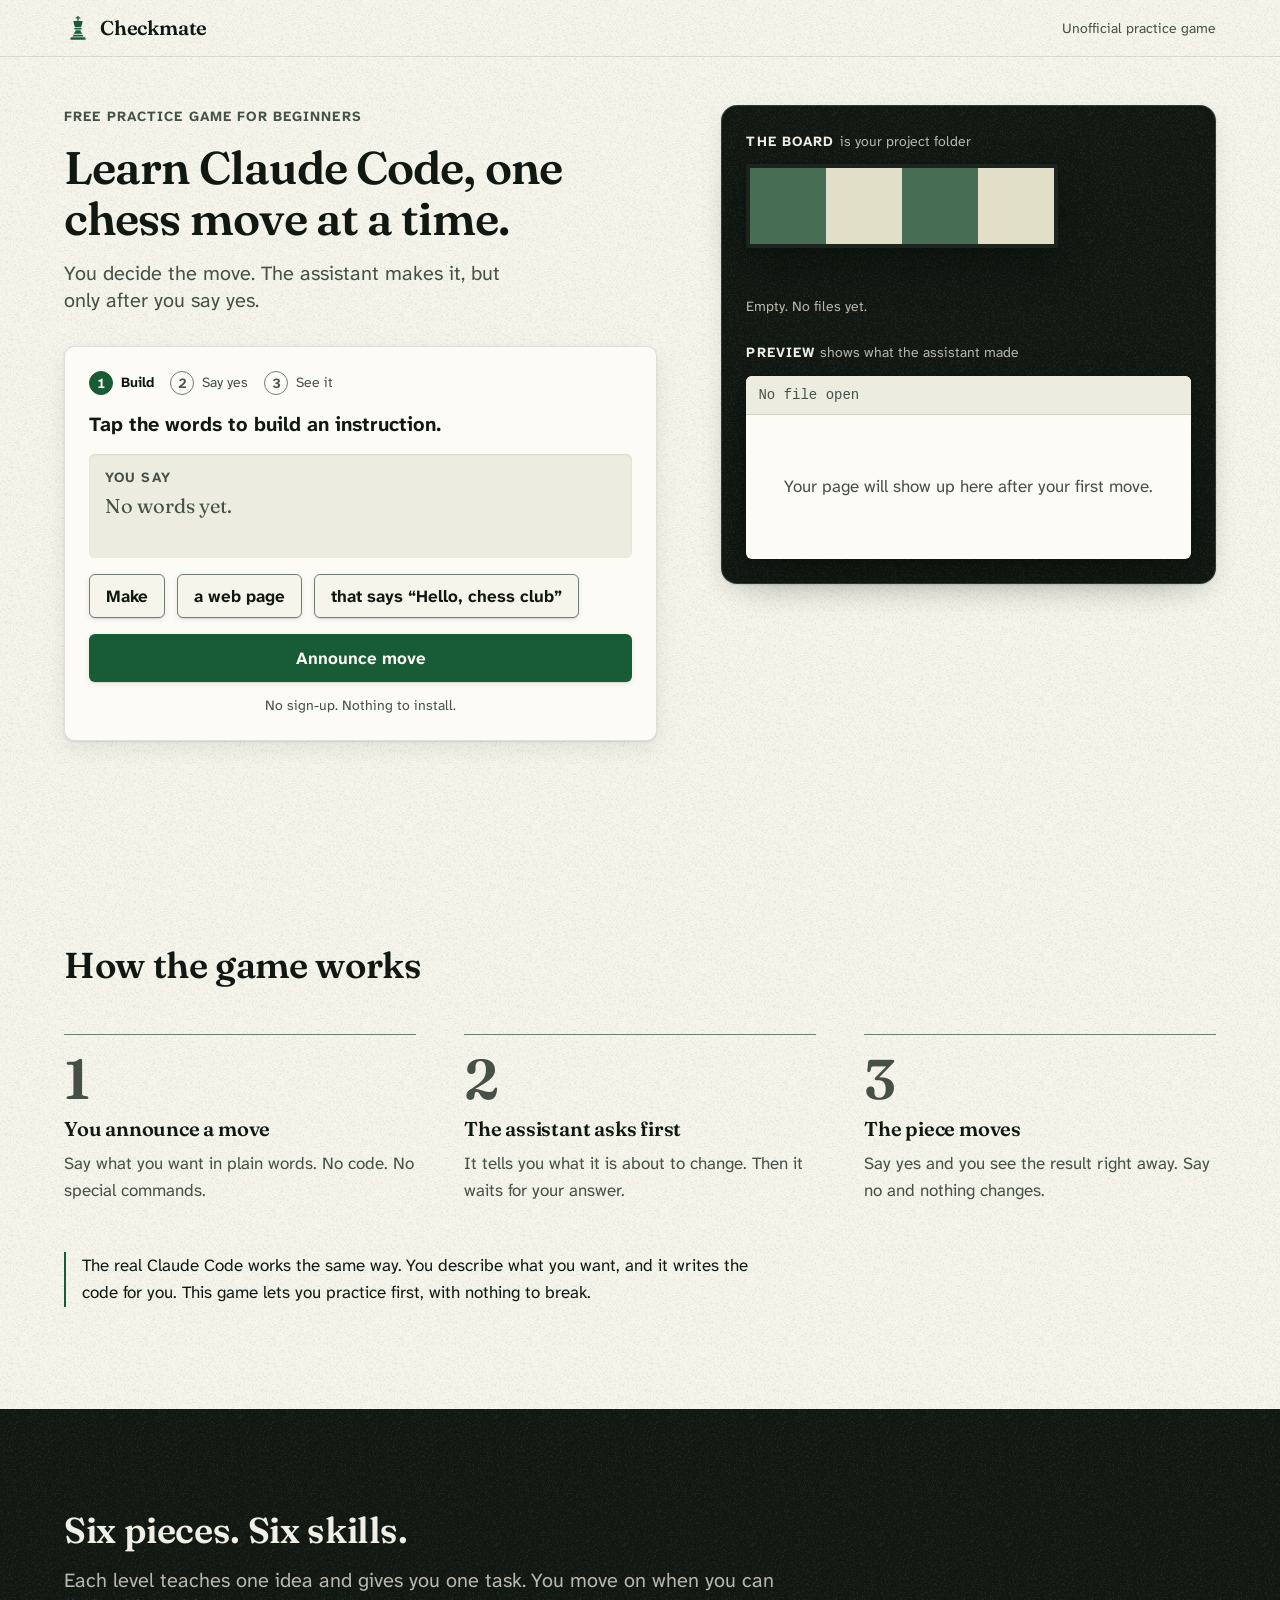
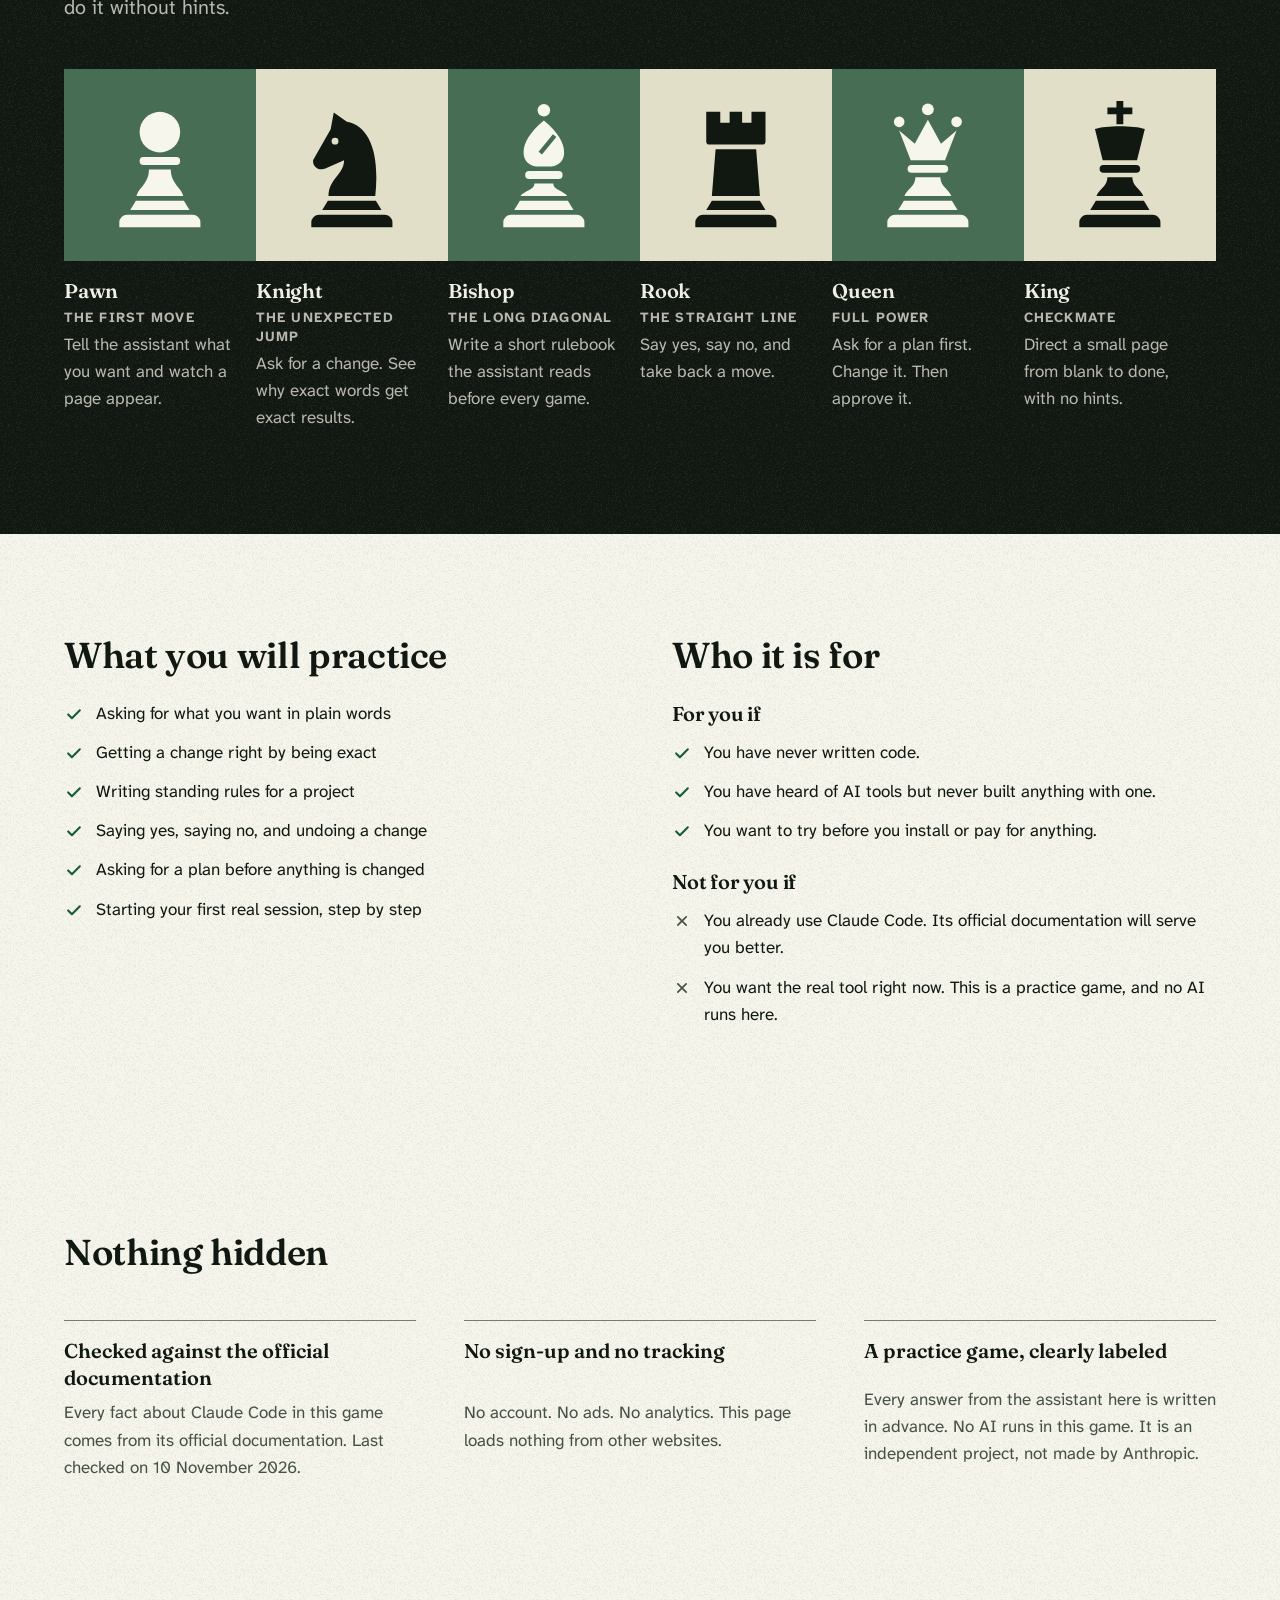
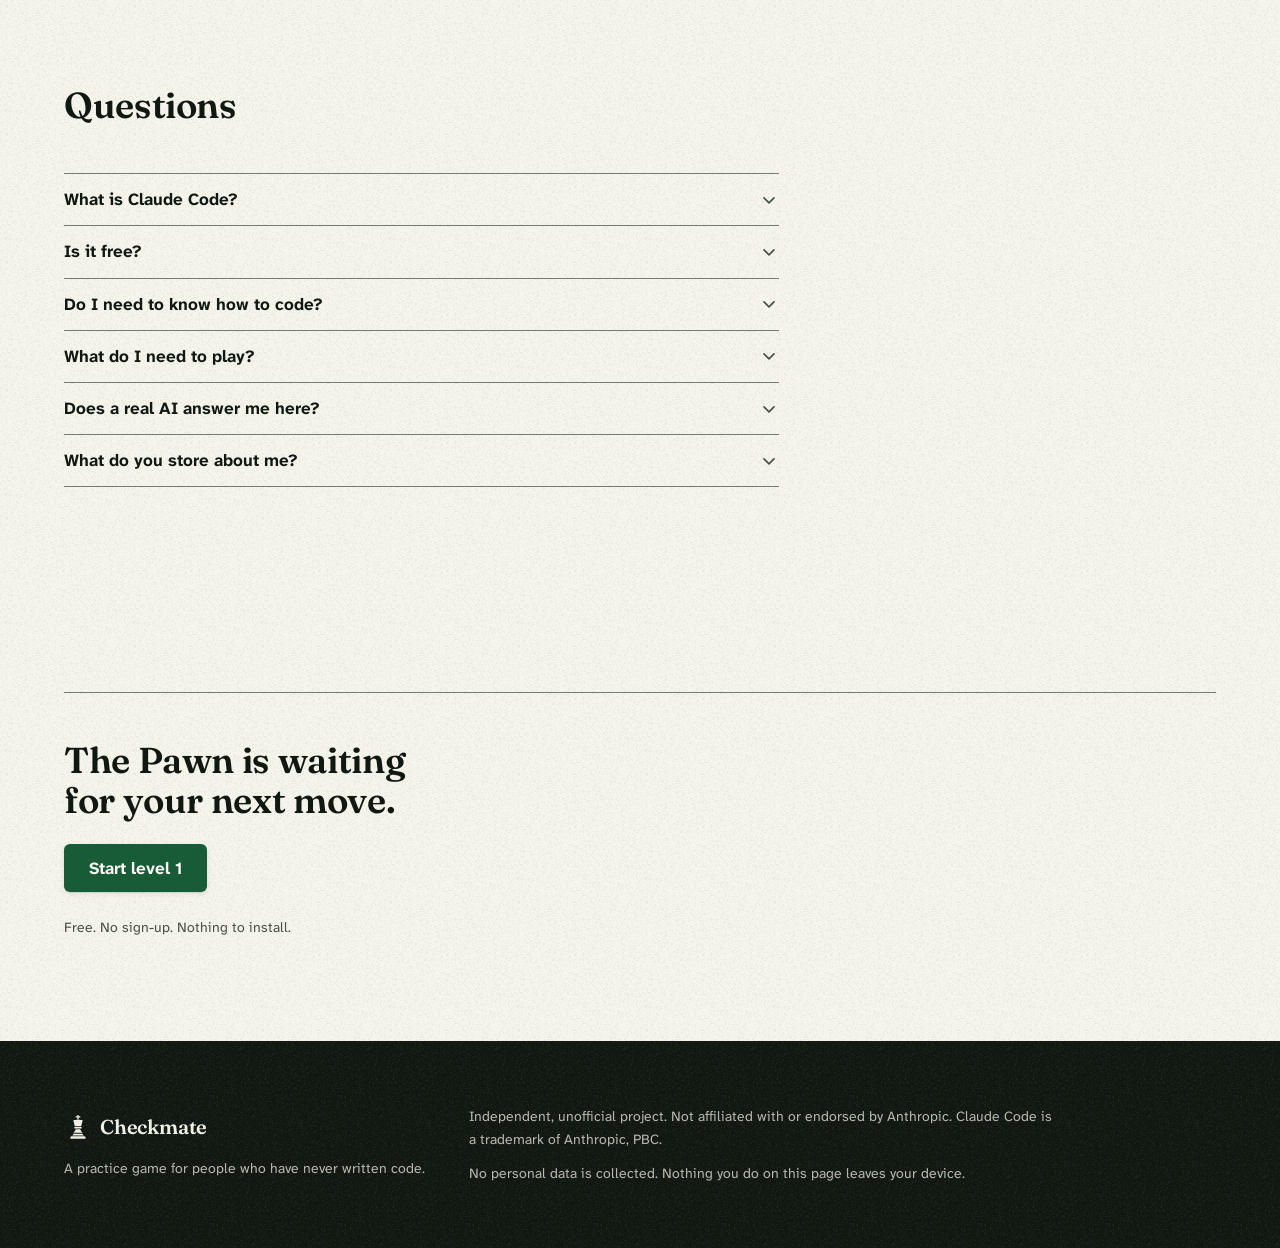
==== site/index.html @ fa47385b "M1: skeleton, design tokens, landing page and the first win - site/: static site, the only published" ====
<!doctype html>
<html lang="en">
<head>
  <meta charset="utf-8">
  <meta name="viewport" content="width=device-width, initial-scale=1, viewport-fit=cover">
  <title>Checkmate — a practice game for learning Claude Code</title>
  <meta name="description" content="Checkmate is a free practice game for complete beginners. Learn to direct Claude Code in six short, chess-themed levels. No sign-up. Nothing to install.">
  <meta name="theme-color" content="#f5f5ec" media="(prefers-color-scheme: light)">
  <meta name="theme-color" content="#101511" media="(prefers-color-scheme: dark)">
  <link rel="icon" href="assets/img/favicon.svg" type="image/svg+xml">
  <link rel="stylesheet" href="css/tokens.css">
  <link rel="stylesheet" href="css/base.css">
  <link rel="stylesheet" href="css/components.css">
  <link rel="stylesheet" href="css/landing.css">
  <script defer src="content/en.js"></script>
  <script defer src="js/first-win.js"></script>
</head>
<body>
  <a class="skip-link" href="#main">Skip to content</a>

  <!-- Original chess pieces and icons, drawn for this project. One style: solid shapes with thin cut lines. -->
  <svg class="sprite" aria-hidden="true" focusable="false" xmlns="http://www.w3.org/2000/svg">
    <symbol id="piece-pawn" viewBox="0 0 48 48">
      <circle cx="24" cy="13.5" r="6.5"/>
      <rect x="17.5" y="21.5" width="13" height="2.5" rx="1.25"/>
      <path d="M20.5 25.5C20.5 30 17 31.5 16.5 34h15C31 31.5 27.5 30 27.5 25.5z"/>
      <path d="M14.5 38.5l1.8-3h15.4l1.8 3z"/>
      <path d="M11 44v-1.5a2.5 2.5 0 0 1 2.5-2.5h21a2.5 2.5 0 0 1 2.5 2.5V44z"/>
    </symbol>
    <symbol id="piece-knight" viewBox="0 0 48 48">
      <path fill-rule="evenodd" d="M16.5 34c0-5.5 5-7 5-11.5l-6 2.7c-1.9.8-4.3-.6-3.9-2.8l5.6-9.8 1-5.4 4.2 3c7.1 1.3 10.6 9.8 9.1 23.8zM18.6 15.3a1.1 1.1 0 1 0 0 2.2a1.1 1.1 0 0 0 0-2.2z"/>
      <path d="M14.5 38.5l1.8-3h15.4l1.8 3z"/>
      <path d="M11 44v-1.5a2.5 2.5 0 0 1 2.5-2.5h21a2.5 2.5 0 0 1 2.5 2.5V44z"/>
    </symbol>
    <symbol id="piece-bishop" viewBox="0 0 48 48">
      <circle cx="24" cy="6.5" r="2"/>
      <path fill-rule="evenodd" d="M24 9.8c4.5 3.7 6.5 7.2 6.5 10.2 0 2.6-1.7 4.2-4 4.5h-5c-2.3-.3-4-1.9-4-4.5 0-3 2-6.5 6.5-10.2zM26.9 14.2l1.1.9-4.6 5.6-1.1-.9z"/>
      <rect x="18" y="26" width="12" height="2.5" rx="1.25"/>
      <path d="M21 30c0 2-3.5 2.5-4.5 4h15c-1-1.5-4.5-2-4.5-4z"/>
      <path d="M14.5 38.5l1.8-3h15.4l1.8 3z"/>
      <path d="M11 44v-1.5a2.5 2.5 0 0 1 2.5-2.5h21a2.5 2.5 0 0 1 2.5 2.5V44z"/>
    </symbol>
    <symbol id="piece-rook" viewBox="0 0 48 48">
      <path d="M14.5 7H19v3.5h3V7h4v3.5h3V7h4.5v9.5a1 1 0 0 1-1 1h-17a1 1 0 0 1-1-1z"/>
      <path d="M17.5 19h13l1.2 15H16.3z"/>
      <path d="M14.5 38.5l1.8-3h15.4l1.8 3z"/>
      <path d="M11 44v-1.5a2.5 2.5 0 0 1 2.5-2.5h21a2.5 2.5 0 0 1 2.5 2.5V44z"/>
    </symbol>
    <symbol id="piece-queen" viewBox="0 0 48 48">
      <circle cx="24" cy="6.2" r="1.9"/>
      <circle cx="14.8" cy="10.2" r="1.7"/>
      <circle cx="33.2" cy="10.2" r="1.7"/>
      <path d="M14.8 13l3.7 9.5h11L33.2 13l-5 4.2L24 9.5l-4.2 7.7z"/>
      <rect x="17.5" y="24" width="13" height="2.5" rx="1.25"/>
      <path d="M20 28c0 3-3 4-3.5 6h15c-.5-2-3.5-3-3.5-6z"/>
      <path d="M14.5 38.5l1.8-3h15.4l1.8 3z"/>
      <path d="M11 44v-1.5a2.5 2.5 0 0 1 2.5-2.5h21a2.5 2.5 0 0 1 2.5 2.5V44z"/>
    </symbol>
    <symbol id="piece-king" viewBox="0 0 48 48">
      <path d="M22.9 3.5h2.2v2.1H28v2.2h-2.9V11h-2.2V7.8H20V5.6h2.9z"/>
      <path d="M16 12.5c3.5-1.2 12.5-1.2 16 0l-2.5 10h-11z"/>
      <rect x="17.5" y="24" width="13" height="2.5" rx="1.25"/>
      <path d="M20 28c0 3-3 4-3.5 6h15c-.5-2-3.5-3-3.5-6z"/>
      <path d="M14.5 38.5l1.8-3h15.4l1.8 3z"/>
      <path d="M11 44v-1.5a2.5 2.5 0 0 1 2.5-2.5h21a2.5 2.5 0 0 1 2.5 2.5V44z"/>
    </symbol>
    <symbol id="icon-check" viewBox="0 0 24 24">
      <path d="M5 12.5l4.5 4.5L19 7.5" fill="none" stroke="currentColor" stroke-width="2.5" stroke-linecap="round" stroke-linejoin="round"/>
    </symbol>
    <symbol id="icon-cross" viewBox="0 0 24 24">
      <path d="M7 7l10 10M17 7L7 17" fill="none" stroke="currentColor" stroke-width="2" stroke-linecap="round"/>
    </symbol>
    <symbol id="icon-chevron" viewBox="0 0 24 24">
      <path d="M6 9.5l6 6 6-6" fill="none" stroke="currentColor" stroke-width="2" stroke-linecap="round" stroke-linejoin="round"/>
    </symbol>
  </svg>

  <header class="site-header">
    <div class="container site-header__inner">
      <a class="wordmark" href="index.html" aria-label="Checkmate, home">
        <svg class="wordmark__mark" fill="currentColor" aria-hidden="true" focusable="false"><use href="#piece-king"/></svg>
        <span>Checkmate</span>
      </a>
      <p class="site-header__note">Unofficial practice game</p>
    </div>
  </header>

  <main id="main">
    <section class="hero" aria-labelledby="hero-title">
      <div class="container hero__grid">
        <div class="hero__copy">
          <p class="eyebrow">Free practice game for beginners</p>
          <h1 id="hero-title">Learn Claude Code, one chess move at a time.</h1>
          <p class="lead">You decide the move. The assistant makes it, but only after you say yes.</p>
        </div>

        <div class="demo card" data-demo>
          <ol class="steps" aria-label="The three steps of your first move">
            <li class="steps__item" data-step="build" aria-current="step"><span class="steps__n" aria-hidden="true">1</span>Build</li>
            <li class="steps__item" data-step="ask"><span class="steps__n" aria-hidden="true">2</span>Say yes</li>
            <li class="steps__item" data-step="done"><span class="steps__n" aria-hidden="true">3</span>See it</li>
          </ol>

          <h2 class="visually-hidden" id="demo-title">Your first move</h2>
          <p class="demo__task" id="demo-task" data-task>Tap the words to build an instruction.</p>

          <div class="say" role="group" aria-labelledby="say-label">
            <span class="say__label label" id="say-label">You say</span>
            <p class="say__line" data-say data-empty aria-live="polite">No words yet.</p>
          </div>

          <div class="chips" role="group" aria-labelledby="demo-task" data-chips>
            <button type="button" class="chip" aria-pressed="false" data-chip data-slot="action">Make<svg class="chip__check" aria-hidden="true" focusable="false"><use href="#icon-check"/></svg></button>
            <button type="button" class="chip" aria-pressed="false" data-chip data-slot="object">a web page<svg class="chip__check" aria-hidden="true" focusable="false"><use href="#icon-check"/></svg></button>
            <button type="button" class="chip" aria-pressed="false" data-chip data-slot="text" data-value="Hello, chess club">that says “Hello, chess club”<svg class="chip__check" aria-hidden="true" focusable="false"><use href="#icon-check"/></svg></button>
          </div>

          <div class="demo__actions" data-actions>
            <button type="button" class="btn btn--primary btn--block" data-announce>Announce move</button>
            <p class="fine">No sign-up. Nothing to install.</p>
          </div>

          <noscript>
            <p class="demo__noscript">This game needs JavaScript to run. Turn it on in your browser to play. The rest of this page still explains how the game works.</p>
          </noscript>

          <div class="reply" data-reply hidden>
            <span class="reply__who label">The assistant</span>
            <p class="reply__text" data-reply-text></p>
          </div>

          <div class="ask" data-ask role="group" aria-labelledby="ask-title ask-question" tabindex="-1" hidden>
            <p class="label" id="ask-title">The assistant asks</p>
            <p class="ask__question" id="ask-question" data-ask-question></p>
            <p class="ask__change"><span aria-hidden="true">+</span> <code data-ask-file></code> <span>new file</span></p>
            <div class="ask__buttons">
              <button type="button" class="btn btn--primary" data-yes>Yes, go ahead</button>
              <button type="button" class="btn btn--secondary" data-no>No</button>
            </div>
          </div>

          <!-- Screen readers hear every answer here. Always present, so announcements are reliable. -->
          <p class="visually-hidden" role="status" data-live></p>
        </div>

        <div class="table band" data-table>
          <figure class="table__part board">
            <figcaption class="label">The board <span class="label__note">is your project folder</span></figcaption>
            <div class="board__rank" aria-hidden="true">
              <span class="sq sq--dark"><svg class="piece" data-piece fill="currentColor" focusable="false" hidden><use href="#piece-pawn"/></svg></span>
              <span class="sq sq--light"></span>
              <span class="sq sq--dark"></span>
              <span class="sq sq--light"></span>
            </div>
            <div class="board__files" aria-hidden="true"><span data-file-label></span></div>
            <p class="board__status" data-board-status>Empty. No files yet.</p>
          </figure>

          <figure class="table__part preview">
            <figcaption class="label">Preview <span class="label__note">shows what the assistant made</span></figcaption>
            <div class="preview__window">
              <p class="preview__bar" data-preview-bar>No file open</p>
              <div class="preview__page">
                <p class="preview__empty" data-preview-empty>Your page will show up here after your first move.</p>
                <p class="preview__heading" data-preview-heading hidden></p>
              </div>
            </div>
          </figure>

          <div class="win" data-win aria-labelledby="win-title" tabindex="-1" hidden>
            <svg class="win__mark" aria-hidden="true" focusable="false"><use href="#icon-check"/></svg>
            <h2 class="win__title" id="win-title">Your first move is on the board.</h2>
            <p>You said what you wanted in plain words. The assistant asked before it changed anything. You said yes.</p>
            <p class="win__terms">Two new words. The instruction you gave is called a <strong>prompt</strong>. The thing the assistant made is called a <strong>file</strong>.</p>
            <div class="win__actions">
              <a class="btn btn--primary" href="play.html">Start level 1</a>
              <button type="button" class="btn btn--text" data-reset>Play that move again</button>
            </div>
          </div>
        </div>
      </div>
    </section>

    <section class="section how" aria-labelledby="how-title">
      <div class="container">
        <div class="section__head">
          <h2 id="how-title">How the game works</h2>
        </div>
        <ol class="how__steps">
          <li class="how__step">
            <span class="how__n" aria-hidden="true">1</span>
            <h3>You announce a move</h3>
            <p>Say what you want in plain words. No code. No special commands.</p>
          </li>
          <li class="how__step">
            <span class="how__n" aria-hidden="true">2</span>
            <h3>The assistant asks first</h3>
            <p>It tells you what it is about to change. Then it waits for your answer.</p>
          </li>
          <li class="how__step">
            <span class="how__n" aria-hidden="true">3</span>
            <h3>The piece moves</h3>
            <p>Say yes and you see the result right away. Say no and nothing changes.</p>
          </li>
        </ol>
        <p class="how__real">The real Claude Code works the same way. You describe what you want, and it writes the code for you. This game lets you practice first, with nothing to break.</p>
      </div>
    </section>

    <section class="section levels band" aria-labelledby="levels-title">
      <div class="container">
        <div class="section__head">
          <h2 id="levels-title">Six pieces. Six skills.</h2>
          <p class="section__lead">Each level teaches one idea and gives you one task. You move on when you can do it without hints.</p>
        </div>
        <ol class="rank">
          <li class="rank__item">
            <span class="rank__sq sq sq--dark"><svg class="piece" fill="currentColor" aria-hidden="true" focusable="false"><use href="#piece-pawn"/></svg></span>
            <div class="rank__text">
              <h3 class="rank__name">Pawn <span class="rank__move">The first move</span></h3>
              <p>Tell the assistant what you want and watch a page appear.</p>
            </div>
          </li>
          <li class="rank__item">
            <span class="rank__sq sq sq--light"><svg class="piece" fill="currentColor" aria-hidden="true" focusable="false"><use href="#piece-knight"/></svg></span>
            <div class="rank__text">
              <h3 class="rank__name">Knight <span class="rank__move">The unexpected jump</span></h3>
              <p>Ask for a change. See why exact words get exact results.</p>
            </div>
          </li>
          <li class="rank__item">
            <span class="rank__sq sq sq--dark"><svg class="piece" fill="currentColor" aria-hidden="true" focusable="false"><use href="#piece-bishop"/></svg></span>
            <div class="rank__text">
              <h3 class="rank__name">Bishop <span class="rank__move">The long diagonal</span></h3>
              <p>Write a short rulebook the assistant reads before every game.</p>
            </div>
          </li>
          <li class="rank__item">
            <span class="rank__sq sq sq--light"><svg class="piece" fill="currentColor" aria-hidden="true" focusable="false"><use href="#piece-rook"/></svg></span>
            <div class="rank__text">
              <h3 class="rank__name">Rook <span class="rank__move">The straight line</span></h3>
              <p>Say yes, say no, and take back a move.</p>
            </div>
          </li>
          <li class="rank__item">
            <span class="rank__sq sq sq--dark"><svg class="piece" fill="currentColor" aria-hidden="true" focusable="false"><use href="#piece-queen"/></svg></span>
            <div class="rank__text">
              <h3 class="rank__name">Queen <span class="rank__move">Full power</span></h3>
              <p>Ask for a plan first. Change it. Then approve it.</p>
            </div>
          </li>
          <li class="rank__item">
            <span class="rank__sq sq sq--light"><svg class="piece" fill="currentColor" aria-hidden="true" focusable="false"><use href="#piece-king"/></svg></span>
            <div class="rank__text">
              <h3 class="rank__name">King <span class="rank__move">Checkmate</span></h3>
              <p>Direct a small page from blank to done, with no hints.</p>
            </div>
          </li>
        </ol>
      </div>
    </section>

    <section class="section fit" aria-labelledby="practice-title">
      <div class="container fit__grid">
        <div class="fit__col">
          <h2 id="practice-title">What you will practice</h2>
          <ul class="ticks">
            <li><svg aria-hidden="true" focusable="false"><use href="#icon-check"/></svg>Asking for what you want in plain words</li>
            <li><svg aria-hidden="true" focusable="false"><use href="#icon-check"/></svg>Getting a change right by being exact</li>
            <li><svg aria-hidden="true" focusable="false"><use href="#icon-check"/></svg>Writing standing rules for a project</li>
            <li><svg aria-hidden="true" focusable="false"><use href="#icon-check"/></svg>Saying yes, saying no, and undoing a change</li>
            <li><svg aria-hidden="true" focusable="false"><use href="#icon-check"/></svg>Asking for a plan before anything is changed</li>
            <li><svg aria-hidden="true" focusable="false"><use href="#icon-check"/></svg>Starting your first real session, step by step</li>
          </ul>
        </div>
        <div class="fit__col">
          <h2>Who it is for</h2>
          <div class="fit__group">
            <h3>For you if</h3>
            <ul class="ticks">
              <li><svg aria-hidden="true" focusable="false"><use href="#icon-check"/></svg>You have never written code.</li>
              <li><svg aria-hidden="true" focusable="false"><use href="#icon-check"/></svg>You have heard of AI tools but never built anything with one.</li>
              <li><svg aria-hidden="true" focusable="false"><use href="#icon-check"/></svg>You want to try before you install or pay for anything.</li>
            </ul>
          </div>
          <div class="fit__group fit__group--no">
            <h3>Not for you if</h3>
            <ul class="ticks">
              <li><svg aria-hidden="true" focusable="false"><use href="#icon-cross"/></svg>You already use Claude Code. Its official documentation will serve you better.</li>
              <li><svg aria-hidden="true" focusable="false"><use href="#icon-cross"/></svg>You want the real tool right now. This is a practice game, and no AI runs here.</li>
            </ul>
          </div>
        </div>
      </div>
    </section>

    <section class="section proof" aria-labelledby="proof-title">
      <div class="container">
        <div class="section__head">
          <h2 id="proof-title">Nothing hidden</h2>
        </div>
        <dl class="facts">
          <div class="facts__item">
            <dt>Checked against the official documentation</dt>
            <dd>Every fact about Claude Code in this game comes from its official documentation. Last checked on <time datetime="2026-11-10" data-checked-on>10 November 2026</time>.</dd>
          </div>
          <div class="facts__item">
            <dt>No sign-up and no tracking</dt>
            <dd>No account. No ads. No analytics. This page loads nothing from other websites.</dd>
          </div>
          <div class="facts__item">
            <dt>A practice game, clearly labeled</dt>
            <dd>Every answer from the assistant here is written in advance. No AI runs in this game. It is an independent project, not made by Anthropic.</dd>
          </div>
        </dl>
      </div>
    </section>

    <section class="section faq" aria-labelledby="faq-title">
      <div class="container">
        <div class="section__head">
          <h2 id="faq-title">Questions</h2>
        </div>
        <div class="faq__list">
          <details class="faq__item">
            <summary class="faq__q">What is Claude Code?<svg aria-hidden="true" focusable="false"><use href="#icon-chevron"/></svg></summary>
            <div class="faq__a">
              <p>Claude Code is a tool made by Anthropic. You tell it what you want in plain words, and it writes the code for you.</p>
              <p>This game is not Claude Code. It is a safe place to practice how to work with it.</p>
            </div>
          </details>
          <details class="faq__item">
            <summary class="faq__q">Is it free?<svg aria-hidden="true" focusable="false"><use href="#icon-chevron"/></svg></summary>
            <div class="faq__a">
              <p>The game is free and has no sign-up.</p>
              <p>The real Claude Code is a paid product. Anthropic's website lists what you need to use it.</p>
            </div>
          </details>
          <details class="faq__item">
            <summary class="faq__q">Do I need to know how to code?<svg aria-hidden="true" focusable="false"><use href="#icon-chevron"/></svg></summary>
            <div class="faq__a">
              <p>No. The game starts from zero. Every new word is explained at the moment you need it.</p>
            </div>
          </details>
          <details class="faq__item">
            <summary class="faq__q">What do I need to play?<svg aria-hidden="true" focusable="false"><use href="#icon-chevron"/></svg></summary>
            <div class="faq__a">
              <p>A phone, a tablet or a computer with a web browser.</p>
              <p>Later, for the first real session this game prepares you for, you will need a computer.</p>
            </div>
          </details>
          <details class="faq__item">
            <summary class="faq__q">Does a real AI answer me here?<svg aria-hidden="true" focusable="false"><use href="#icon-chevron"/></svg></summary>
            <div class="faq__a">
              <p>No. Every answer in this game is written in advance. That keeps the game free, private and the same for everyone.</p>
            </div>
          </details>
          <details class="faq__item">
            <summary class="faq__q">What do you store about me?<svg aria-hidden="true" focusable="false"><use href="#icon-chevron"/></svg></summary>
            <div class="faq__a">
              <p>Nothing. This page does not save or send anything.</p>
            </div>
          </details>
        </div>
      </div>
    </section>

    <section class="section final" aria-labelledby="final-title">
      <div class="container">
        <div class="final__inner">
          <h2 id="final-title">The Pawn is waiting for your next move.</h2>
          <a class="btn btn--primary" href="play.html">Start level 1</a>
          <p class="fine">Free. No sign-up. Nothing to install.</p>
        </div>
      </div>
    </section>
  </main>

  <footer class="site-footer band">
    <div class="container site-footer__inner">
      <div class="site-footer__brand">
        <p class="wordmark"><svg class="wordmark__mark" fill="currentColor" aria-hidden="true" focusable="false"><use href="#piece-king"/></svg><span>Checkmate</span></p>
        <p class="fine">A practice game for people who have never written code.</p>
      </div>
      <div class="site-footer__legal">
        <p>Independent, unofficial project. Not affiliated with or endorsed by Anthropic. Claude Code is a trademark of Anthropic, PBC.</p>
        <p>No personal data is collected. Nothing you do on this page leaves your device.</p>
      </div>
    </div>
  </footer>
</body>
</html>
---- site/css/tokens.css ----
/*
  Checkmate design tokens.
  Every colour, size, space, radius, shadow, duration and easing used on the site is defined here.
  No other stylesheet may use a raw value (tests/tokens-lint.test.js checks this).

  Concept: "tournament set on felt" - bone ivory, ebony ink, one felt-green accent.
  Colours are authored in OKLCH. The first block is the sRGB fallback for browsers
  without OKLCH support; tests/contrast.test.js checks that both blocks match.
*/

/* ---------- Colour: sRGB fallback ---------- */
:root {
  color-scheme: light dark;
  --c-surface: #f5f5ec;
  --c-surface-raised: #fcfbf6;
  --c-surface-sunk: #ecece0;
  --c-ink: #111812;
  --c-ink-muted: #465047;
  --c-line: rgba(17, 24, 18, 0.12);
  --c-line-strong: #727e74;
  --c-accent: #185b37;
  --c-accent-hover: #074a28;
  --c-accent-press: #003c1d;
  --c-on-accent: #fcfbf6;
  --c-accent-soft: #d5eedc;
  --c-on-accent-soft: #042c17;
  --c-band: #111812;
  --c-band-raised: #1c241d;
  --c-on-band: #efefe6;
  --c-on-band-muted: #b8b8ae;
  --c-band-line: rgba(239, 239, 230, 0.16);
  --c-square-light: #e2dfc9;
  --c-square-dark: #476e54;
  --c-piece-dark: #111812;
  --c-piece-light: #f6f6ed;
  --c-error: #af2b25;
  --c-warn: #ad7300;
  --c-focus: #185b37;
  --c-focus-on-band: #81d39f;
  --c-shadow-near: rgba(12, 26, 15, 0.1);
  --c-shadow-far: rgba(12, 26, 15, 0.08);
  --c-shadow-deep: rgba(2, 7, 3, 0.32);
}

@media (prefers-color-scheme: dark) {
  :root {
    --c-surface: #101511;
    --c-surface-raised: #1b211c;
    --c-surface-sunk: #090e0a;
    --c-ink: #e9e8df;
    --c-ink-muted: #aeafa4;
    --c-line: rgba(233, 232, 223, 0.14);
    --c-line-strong: #6a756b;
    --c-accent: #6ebf8c;
    --c-accent-hover: #81d39f;
    --c-accent-press: #62ab7d;
    --c-on-accent: #101511;
    --c-accent-soft: #193825;
    --c-on-accent-soft: #c5e8d0;
    --c-band: #090e0a;
    --c-band-raised: #141a15;
    --c-on-band: #e9e8df;
    --c-on-band-muted: #aeafa4;
    --c-band-line: rgba(233, 232, 223, 0.14);
    --c-square-light: #a29f8a;
    --c-square-dark: #264531;
    --c-piece-dark: #0a0f0b;
    --c-piece-light: #efefe6;
    --c-error: #f2897c;
    --c-warn: #e6b55d;
    --c-focus: #6ebf8c;
    --c-focus-on-band: #81d39f;
    --c-shadow-near: rgba(2, 4, 2, 0.4);
    --c-shadow-far: rgba(2, 4, 2, 0.3);
    --c-shadow-deep: rgba(1, 2, 1, 0.5);
  }
}

/* ---------- Colour: OKLCH (source of truth) ---------- */
@supports (color: oklch(0 0 0)) {
  :root {
    --c-surface: oklch(0.968 0.012 105);
    --c-surface-raised: oklch(0.988 0.007 105);
    --c-surface-sunk: oklch(0.94 0.016 105);
    --c-ink: oklch(0.2 0.015 150);
    --c-ink-muted: oklch(0.42 0.02 150);
    --c-line: oklch(0.2 0.015 150 / 0.12);
    --c-line-strong: oklch(0.58 0.02 150);
    --c-accent: oklch(0.42 0.09 155);
    --c-accent-hover: oklch(0.36 0.085 155);
    --c-accent-press: oklch(0.31 0.08 155);
    --c-on-accent: oklch(0.988 0.007 105);
    --c-accent-soft: oklch(0.925 0.035 155);
    --c-on-accent-soft: oklch(0.26 0.06 155);
    --c-band: oklch(0.2 0.015 150);
    --c-band-raised: oklch(0.25 0.018 150);
    --c-on-band: oklch(0.95 0.012 105);
    --c-on-band-muted: oklch(0.78 0.015 110);
    --c-band-line: oklch(0.95 0.012 105 / 0.16);
    --c-square-light: oklch(0.9 0.03 100);
    --c-square-dark: oklch(0.5 0.06 155);
    --c-piece-dark: oklch(0.2 0.015 150);
    --c-piece-light: oklch(0.97 0.012 105);
    --c-error: oklch(0.5 0.17 28);
    --c-warn: oklch(0.6 0.13 75);
    --c-focus: oklch(0.42 0.09 155);
    --c-focus-on-band: oklch(0.8 0.11 155);
    --c-shadow-near: oklch(0.2 0.03 150 / 0.1);
    --c-shadow-far: oklch(0.2 0.03 150 / 0.08);
    --c-shadow-deep: oklch(0.12 0.02 150 / 0.32);
  }

  @media (prefers-color-scheme: dark) {
    :root {
      --c-surface: oklch(0.19 0.012 150);
      --c-surface-raised: oklch(0.24 0.014 150);
      --c-surface-sunk: oklch(0.155 0.012 150);
      --c-ink: oklch(0.93 0.012 105);
      --c-ink-muted: oklch(0.75 0.015 110);
      --c-line: oklch(0.93 0.012 105 / 0.14);
      --c-line-strong: oklch(0.55 0.02 150);
      --c-accent: oklch(0.74 0.11 155);
      --c-accent-hover: oklch(0.8 0.11 155);
      --c-accent-press: oklch(0.68 0.1 155);
      --c-on-accent: oklch(0.19 0.012 150);
      --c-accent-soft: oklch(0.31 0.05 155);
      --c-on-accent-soft: oklch(0.9 0.05 155);
      --c-band: oklch(0.155 0.012 150);
      --c-band-raised: oklch(0.21 0.014 150);
      --c-on-band: oklch(0.93 0.012 105);
      --c-on-band-muted: oklch(0.75 0.015 110);
      --c-band-line: oklch(0.93 0.012 105 / 0.14);
      --c-square-light: oklch(0.7 0.03 100);
      --c-square-dark: oklch(0.36 0.05 155);
      --c-piece-dark: oklch(0.16 0.012 150);
      --c-piece-light: oklch(0.95 0.012 105);
      --c-error: oklch(0.74 0.13 28);
      --c-warn: oklch(0.8 0.12 80);
      --c-focus: oklch(0.74 0.11 155);
      --c-focus-on-band: oklch(0.8 0.11 155);
      --c-shadow-near: oklch(0.1 0.01 150 / 0.4);
      --c-shadow-far: oklch(0.1 0.01 150 / 0.3);
      --c-shadow-deep: oklch(0.08 0.01 150 / 0.5);
    }
  }
}

/* ---------- Everything else ---------- */
:root {
  /* Type families: one display, one text. Commands and file names use the system monospace. */
  --font-display: "Fraunces", "Fraunces Fallback", "Fraunces Fallback Android", Georgia, "Noto Serif", serif;
  --font-text: "Atkinson Hyperlegible Next", "Atkinson Fallback", "Atkinson Fallback Android", system-ui, sans-serif;
  --font-mono: ui-monospace, "SF Mono", "Cascadia Mono", "Roboto Mono", Menlo, Consolas, monospace;

  /* Type scale: six sizes, ratio near 1.25. */
  --fs-100: 0.875rem;
  --fs-200: 1.0625rem;
  --fs-300: 1.25rem;
  --fs-400: 1.5625rem;
  --fs-500: clamp(1.5625rem, 1.3rem + 1.2vw, 2.25rem);
  --fs-600: clamp(1.75rem, 1.25rem + 2vw, 3rem);

  /* Weights: three in total. */
  --fw-body: 400;
  --fw-strong: 700;
  --fw-display: 600;

  --lh-body: 1.6;
  --lh-snug: 1.35;
  --lh-tight: 1.1;

  --ls-display: -0.02em;
  --ls-heading: -0.01em;
  --ls-label: 0.08em;

  --measure: 65ch;
  --measure-short: 34ch;
  --measure-heading: 18ch;

  /* Space: 4px base unit. */
  --sp-1: 0.25rem;
  --sp-2: 0.5rem;
  --sp-3: 0.75rem;
  --sp-4: 1rem;
  --sp-5: 1.5rem;
  --sp-6: 2rem;
  --sp-7: 3rem;
  --sp-8: 4rem;
  --sp-9: 6rem;
  --sp-10: 8rem;

  /* Layout. */
  --container: 75rem;
  --gutter: clamp(1rem, 5vw, 4rem);
  --section-y: clamp(3.5rem, 8vw, 7rem);
  --header-h: 3.5rem;
  --tap: 2.75rem;
  --btn-h: 3rem;
  --vh-full: 100dvh;

  /* Sizes of fixed parts. */
  --icon-sm: 1rem;
  --icon-md: 1.25rem;
  --icon-lg: 1.75rem;
  --badge: 1.25rem;
  --step-dot: 1.5rem;
  --sq: clamp(3.5rem, 2.6rem + 5vw, 4.75rem);
  --piece-scale: 78%;
  --preview-min: 9rem;
  --numeral: 3.5rem;

  /* Radius: one scale. Small radii keep the set formal. */
  --r-1: 0.125rem;
  --r-2: 0.375rem;
  --r-3: 0.625rem;
  --r-4: 1rem;
  --r-full: 62.5rem;

  /* Lines. */
  --hairline: 1px;
  --line-bold: 2px;
  --focus-w: 2px;
  --focus-offset: 2px;

  /* Elevation: three levels, two layers each, light from above. */
  --shadow-1: 0 1px 1px var(--c-shadow-near), 0 2px 6px var(--c-shadow-far);
  --shadow-2: 0 1px 2px var(--c-shadow-near), 0 8px 24px var(--c-shadow-far);
  --shadow-3: 0 2px 4px var(--c-shadow-near), 0 18px 40px var(--c-shadow-deep);
  --shadow-inset: inset 0 1px 2px var(--c-shadow-near);

  /* Texture. */
  --grain: url("../assets/img/grain.png");
  --grain-size: 8rem;

  /* Motion: only the piece move, the permission prompt and the win use it. */
  --dur-instant: 120ms;
  --dur-state: 240ms;
  --dur-move: 400ms;
  --dur-win: 600ms;
  --ease-out: cubic-bezier(0.22, 1, 0.36, 1);
  --ease-in-out: cubic-bezier(0.65, 0, 0.35, 1);
  --shift-in: 0.5rem;
  --shift-piece: -1rem;
  --shift-press: 1px;
  --scale-in: 0.96;
  --half-turn: 180deg;
}

@media (prefers-color-scheme: dark) {
  :root {
    /* Light text on dark reads thinner: one small weight step up. */
    --fw-body: 450;
  }
}

@media (prefers-reduced-motion: reduce) {
  :root {
    /* Movement is replaced by a short fade. */
    --dur-move: 120ms;
    --dur-win: 120ms;
    --dur-state: 120ms;
    --shift-in: 0rem;
    --shift-piece: 0rem;
    --shift-press: 0px;
    --scale-in: 1;
  }
}
---- site/css/base.css ----
/*
  Base: fonts, reset, element defaults, focus, helpers.
  Uses tokens only. The @font-face descriptors are font metrics, not design values.
*/

/* ---------- Fonts (self-hosted, SIL Open Font License) ---------- */
@font-face {
  font-family: "Fraunces";
  src: url("../assets/fonts/fraunces-var.woff2") format("woff2");
  font-weight: 100 900;
  font-style: normal;
  font-display: swap;
}

@font-face {
  font-family: "Atkinson Hyperlegible Next";
  src: url("../assets/fonts/atkinson-next-var.woff2") format("woff2");
  font-weight: 200 800;
  font-style: normal;
  font-display: swap;
}

/* Metric-matched fallbacks, so the swap to the web font does not move the layout. */
@font-face {
  font-family: "Fraunces Fallback";
  src: local("Georgia");
  size-adjust: 109.43%;
  ascent-override: 89.37%;
  descent-override: 23.3%;
  line-gap-override: 0%;
}

@font-face {
  font-family: "Fraunces Fallback Android";
  src: local("Noto Serif");
  size-adjust: 101.42%;
  ascent-override: 96.43%;
  descent-override: 25.14%;
  line-gap-override: 0%;
}

@font-face {
  font-family: "Atkinson Fallback";
  src: local("Arial");
  size-adjust: 100.25%;
  ascent-override: 98.15%;
  descent-override: 31.52%;
  line-gap-override: 0%;
}

@font-face {
  font-family: "Atkinson Fallback Android";
  src: local("Roboto");
  size-adjust: 100.47%;
  ascent-override: 97.94%;
  descent-override: 31.45%;
  line-gap-override: 0%;
}

/* ---------- Reset ---------- */
*,
*::before,
*::after {
  box-sizing: border-box;
}

html {
  -webkit-text-size-adjust: 100%;
  text-size-adjust: 100%;
  scroll-padding-top: var(--sp-5);
}

body {
  margin: 0;
  min-height: var(--vh-full);
  font-family: var(--font-text);
  font-size: var(--fs-200);
  font-weight: var(--fw-body);
  line-height: var(--lh-body);
  color: var(--c-ink);
  background-color: var(--c-surface);
  background-image: var(--grain);
  background-size: var(--grain-size);
  -webkit-font-smoothing: antialiased;
  text-rendering: optimizeLegibility;
}

h1,
h2,
h3,
p,
ol,
ul,
dl,
dd,
figure {
  margin: 0;
}

ol,
ul {
  padding: 0;
  list-style: none;
}

h1,
h2,
h3 {
  font-family: var(--font-display);
  font-weight: var(--fw-display);
  line-height: var(--lh-tight);
  letter-spacing: var(--ls-heading);
  text-wrap: balance;
}

h1 {
  font-size: var(--fs-600);
  letter-spacing: var(--ls-display);
}

h2 {
  font-size: var(--fs-500);
}

h3 {
  font-size: var(--fs-300);
  line-height: var(--lh-snug);
}

p,
li,
dd {
  text-wrap: pretty;
}

strong {
  font-weight: var(--fw-strong);
}

a {
  color: inherit;
  text-decoration-thickness: var(--hairline);
  text-underline-offset: var(--sp-1);
}

code {
  font-family: var(--font-mono);
  font-size: var(--fs-100);
  padding: var(--sp-1) var(--sp-2);
  border-radius: var(--r-1);
  background-color: var(--c-surface-sunk);
  overflow-wrap: anywhere;
}

svg {
  display: block;
  flex: none;
}

button {
  font: inherit;
  color: inherit;
}

[hidden] {
  display: none !important;
}

::selection {
  background-color: var(--c-accent-soft);
  color: var(--c-on-accent-soft);
}

/* ---------- Focus: always visible, never removed ---------- */
:focus-visible {
  outline: var(--focus-w) solid var(--c-focus);
  outline-offset: var(--focus-offset);
}

/* Panels that receive focus from the script only (not tab stops) show no ring. */
[tabindex="-1"]:focus {
  outline: none;
}

/* ---------- Helpers ---------- */
.visually-hidden {
  position: absolute;
  width: var(--hairline);
  height: var(--hairline);
  margin: calc(var(--hairline) * -1);
  padding: 0;
  overflow: hidden;
  clip-path: inset(50%);
  white-space: nowrap;
  border: 0;
}

.skip-link {
  position: absolute;
  left: var(--sp-4);
  top: var(--sp-4);
  z-index: 10;
  padding: var(--sp-3) var(--sp-4);
  border-radius: var(--r-2);
  background-color: var(--c-accent);
  color: var(--c-on-accent);
  font-weight: var(--fw-strong);
  transform: translateY(calc(-100% - var(--sp-6)));
}

.skip-link:focus {
  transform: none;
  outline-color: var(--c-ink);
}

.sprite {
  position: absolute;
  width: 0;
  height: 0;
  overflow: hidden;
}

.container {
  width: min(100% - 2 * var(--gutter), var(--container));
  margin-inline: auto;
  padding-inline: env(safe-area-inset-left, 0) env(safe-area-inset-right, 0);
}

.prose {
  max-width: var(--measure);
}
---- site/css/components.css ----
/*
  Components shared by every page: header, labels, buttons, cards, footer.
  Uses tokens only.
*/

/* ---------- Header ---------- */
.site-header {
  border-bottom: var(--hairline) solid var(--c-line);
}

.site-header__inner {
  display: flex;
  align-items: center;
  justify-content: space-between;
  gap: var(--sp-4);
  min-height: var(--header-h);
}

.wordmark {
  display: inline-flex;
  align-items: center;
  gap: var(--sp-2);
  min-height: var(--tap);
  font-family: var(--font-display);
  font-size: var(--fs-300);
  font-weight: var(--fw-display);
  letter-spacing: var(--ls-heading);
  text-decoration: none;
}

.wordmark__mark {
  width: var(--icon-lg);
  height: var(--icon-lg);
  color: var(--c-accent);
}

.site-header__note {
  font-size: var(--fs-100);
  color: var(--c-ink-muted);
  text-align: right;
}

/* ---------- Small labels ---------- */
.eyebrow,
.label {
  font-size: var(--fs-100);
  font-weight: var(--fw-strong);
  letter-spacing: var(--ls-label);
  text-transform: uppercase;
}

.eyebrow {
  color: var(--c-ink-muted);
}

.label__note {
  font-weight: var(--fw-body);
  letter-spacing: 0;
  text-transform: none;
}

.fine {
  font-size: var(--fs-100);
  color: var(--c-ink-muted);
}

/* ---------- Buttons: one primary, one secondary, one text ---------- */
.btn {
  display: inline-flex;
  align-items: center;
  justify-content: center;
  gap: var(--sp-2);
  min-height: var(--btn-h);
  padding: var(--sp-2) var(--sp-5);
  border: var(--hairline) solid transparent;
  border-radius: var(--r-2);
  font-weight: var(--fw-strong);
  line-height: var(--lh-snug);
  text-align: center;
  text-decoration: none;
  cursor: pointer;
  transition:
    background-color var(--dur-instant) var(--ease-out),
    border-color var(--dur-instant) var(--ease-out),
    transform var(--dur-instant) var(--ease-out);
}

.btn:active {
  transform: translateY(var(--shift-press));
}

.btn--block {
  display: flex;
  width: 100%;
}

.btn--primary {
  background-color: var(--c-accent);
  color: var(--c-on-accent);
  box-shadow: var(--shadow-1);
}

.btn--primary:active {
  background-color: var(--c-accent-press);
  box-shadow: none;
}

.btn--secondary {
  background-color: transparent;
  border-color: var(--c-line-strong);
  color: var(--c-ink);
}

.btn--secondary:active {
  background-color: var(--c-surface-sunk);
}

.btn--text {
  min-height: var(--tap);
  padding-inline: var(--sp-2);
  background-color: transparent;
  color: var(--c-ink);
  font-weight: var(--fw-body);
  text-decoration: underline;
  text-decoration-thickness: var(--hairline);
  text-underline-offset: var(--sp-1);
}

.btn[disabled],
.btn[aria-disabled="true"] {
  background-color: var(--c-surface-sunk);
  border-color: var(--c-line);
  color: var(--c-ink-muted);
  box-shadow: none;
  cursor: not-allowed;
  transform: none;
}

@media (hover: hover) and (pointer: fine) {
  .btn--primary:hover {
    background-color: var(--c-accent-hover);
  }

  .btn--secondary:hover {
    background-color: var(--c-surface-sunk);
    border-color: var(--c-ink);
  }

  .btn--text:hover {
    text-decoration-thickness: var(--line-bold);
  }

  .btn[disabled]:hover,
  .btn[aria-disabled="true"]:hover {
    background-color: var(--c-surface-sunk);
    border-color: var(--c-line);
  }
}

/* ---------- Card: paper on the table ---------- */
.card {
  padding: var(--sp-5);
  border: var(--hairline) solid var(--c-line);
  border-radius: var(--r-3);
  background-color: var(--c-surface-raised);
  box-shadow: var(--shadow-2);
}

/* ---------- Band: the dark tabletop ---------- */
.band {
  background-color: var(--c-band);
  background-image: var(--grain);
  background-size: var(--grain-size);
  color: var(--c-on-band);
}

.band :focus-visible {
  outline-color: var(--c-focus-on-band);
}

.band .eyebrow,
.band .fine {
  color: var(--c-on-band-muted);
}

/* ---------- Sections ---------- */
.section {
  padding-block: var(--section-y);
}

.section__head {
  display: grid;
  gap: var(--sp-4);
  margin-bottom: var(--sp-7);
  max-width: var(--measure);
}

.section__lead {
  font-size: var(--fs-300);
  line-height: var(--lh-snug);
  color: var(--c-ink-muted);
}

.band .section__lead {
  color: var(--c-on-band-muted);
}

/* ---------- Footer ---------- */
.site-footer {
  padding-block: var(--sp-8);
  padding-bottom: calc(var(--sp-8) + env(safe-area-inset-bottom, 0));
}

.site-footer__inner {
  display: grid;
  gap: var(--sp-6);
}

.site-footer__brand {
  display: grid;
  gap: var(--sp-2);
}

.site-footer .wordmark__mark {
  color: var(--c-on-band);
}

.site-footer__legal {
  display: grid;
  gap: var(--sp-3);
  max-width: var(--measure);
  padding-top: var(--sp-5);
  border-top: var(--hairline) solid var(--c-band-line);
  font-size: var(--fs-100);
  color: var(--c-on-band-muted);
}

@media (min-width: 48em) {
  .site-footer__inner {
    grid-template-columns: minmax(0, 1fr) minmax(0, 2fr);
    align-items: start;
  }

  .site-footer__legal {
    padding-top: 0;
    border-top: 0;
  }
}

/* ---------- Windows high-contrast mode keeps button edges ---------- */
@media (forced-colors: active) {
  .btn {
    border-color: ButtonText;
  }
}
---- site/css/landing.css ----
/*
  Landing page: hero with the first move, the table (board + preview), and the sections below.
  Uses tokens only.
*/

/* ---------- Hero ---------- */
.hero {
  padding-block: var(--sp-4) var(--section-y);
}

.hero__grid {
  display: grid;
  gap: var(--sp-6);
}

.hero__copy {
  display: grid;
  gap: var(--sp-3);
}

.lead {
  max-width: var(--measure-short);
  line-height: var(--lh-snug);
  color: var(--c-ink-muted);
}

@media (min-width: 48em) {
  .hero {
    padding-top: var(--sp-6);
  }

  .hero__copy {
    gap: var(--sp-4);
  }

  .lead {
    font-size: var(--fs-300);
  }
}

@media (min-width: 64em) {
  .hero {
    padding-top: var(--sp-7);
  }

  .hero__grid {
    grid-template-columns: minmax(0, 6fr) minmax(0, 5fr);
    grid-template-rows: auto 1fr;
    grid-template-areas:
      "copy  table"
      "demo  table";
    column-gap: var(--sp-8);
    align-items: start;
  }

  .hero__copy {
    grid-area: copy;
  }

  .demo {
    grid-area: demo;
  }

  .table {
    grid-area: table;
  }
}

/* ---------- The first move (demo card) ---------- */
.demo {
  display: grid;
  gap: var(--sp-3);
  padding: var(--sp-4);
  scroll-margin-top: var(--sp-4);
}

.demo__task {
  font-weight: var(--fw-strong);
  line-height: var(--lh-snug);
}

@media (min-width: 48em) {
  .demo {
    gap: var(--sp-4);
    padding: var(--sp-5);
  }

  .demo__task {
    font-size: var(--fs-300);
  }
}

.demo__actions {
  display: grid;
  gap: var(--sp-3);
  justify-items: center;
}

.demo__noscript {
  padding: var(--sp-4);
  border: var(--hairline) solid var(--c-line-strong);
  border-radius: var(--r-2);
}

/* Where am I: three steps, the current one marked by weight, fill and aria-current. */
.steps {
  display: flex;
  flex-wrap: wrap;
  gap: var(--sp-2) var(--sp-4);
  font-size: var(--fs-100);
  color: var(--c-ink-muted);
}

.steps__item {
  display: inline-flex;
  align-items: center;
  gap: var(--sp-2);
}

.steps__n {
  display: inline-grid;
  place-items: center;
  width: var(--step-dot);
  height: var(--step-dot);
  border: var(--hairline) solid var(--c-line-strong);
  border-radius: var(--r-full);
  font-weight: var(--fw-strong);
  font-variant-numeric: tabular-nums;
  line-height: 1;
}

.steps__item[aria-current="step"] {
  color: var(--c-ink);
  font-weight: var(--fw-strong);
}

.steps__item[aria-current="step"] .steps__n {
  border-color: var(--c-accent);
  background-color: var(--c-accent);
  color: var(--c-on-accent);
}

.steps__item[data-done] .steps__n {
  border-color: var(--c-accent);
  background-color: var(--c-accent-soft);
  color: var(--c-on-accent-soft);
}

/* The instruction being built, like a line on a score sheet. */
.say {
  display: grid;
  gap: var(--sp-1);
  padding: var(--sp-2) var(--sp-3);
  border-radius: var(--r-2);
  background-color: var(--c-surface-sunk);
  box-shadow: var(--shadow-inset);
}

.say__label {
  color: var(--c-ink-muted);
}

.say__line {
  min-height: calc(var(--fs-200) * var(--lh-snug) * 2);
  font-family: var(--font-display);
  font-weight: var(--fw-display);
  line-height: var(--lh-snug);
}

@media (min-width: 48em) {
  .say {
    padding: var(--sp-3) var(--sp-4);
  }

  .say__line {
    min-height: calc(var(--fs-300) * var(--lh-snug) * 2);
    font-size: var(--fs-300);
  }
}

.say__line[data-empty] {
  color: var(--c-ink-muted);
  font-weight: var(--fw-body);
}

/* Word tiles. Pressed state: tint, heavier edge and a check badge (never colour alone). */
.chips {
  display: flex;
  flex-wrap: wrap;
  gap: var(--sp-3);
}

.chip {
  position: relative;
  display: inline-flex;
  align-items: center;
  min-height: var(--tap);
  padding: var(--sp-2) var(--sp-4);
  border: var(--hairline) solid var(--c-line-strong);
  border-radius: var(--r-2);
  background-color: var(--c-surface);
  box-shadow: var(--shadow-1);
  font-weight: var(--fw-strong);
  line-height: var(--lh-snug);
  text-align: left;
  cursor: pointer;
  transition:
    background-color var(--dur-instant) var(--ease-out),
    box-shadow var(--dur-instant) var(--ease-out),
    transform var(--dur-instant) var(--ease-out);
}

.chip:active {
  transform: translateY(var(--shift-press));
}

.chip__check {
  position: absolute;
  top: calc(var(--badge) / -2);
  right: calc(var(--badge) / -2);
  display: none;
  width: var(--badge);
  height: var(--badge);
  padding: var(--sp-1);
  border-radius: var(--r-full);
  background-color: var(--c-accent);
  color: var(--c-on-accent);
}

.chip[aria-pressed="true"] {
  border-color: var(--c-accent);
  background-color: var(--c-accent-soft);
  color: var(--c-on-accent-soft);
  box-shadow: inset 0 0 0 var(--hairline) var(--c-accent);
}

.chip[aria-pressed="true"] .chip__check {
  display: block;
}

.chip[disabled] {
  box-shadow: none;
  cursor: default;
  transform: none;
}

.chip[disabled]:not([aria-pressed="true"]) {
  border-color: var(--c-line);
  color: var(--c-ink-muted);
}

@media (hover: hover) and (pointer: fine) {
  .chip:not([disabled]):hover {
    background-color: var(--c-surface-sunk);
  }

  .chip[aria-pressed="true"]:not([disabled]):hover {
    background-color: var(--c-accent-soft);
    box-shadow: inset 0 0 0 var(--line-bold) var(--c-accent);
  }
}

/* The assistant's answer. */
.reply {
  display: grid;
  gap: var(--sp-1);
  padding-left: var(--sp-4);
  border-left: var(--line-bold) solid var(--c-line-strong);
}

.reply__who {
  color: var(--c-ink-muted);
}

.reply__text {
  animation: rise var(--dur-state) var(--ease-out) both;
}

.reply[data-tone="hint"] {
  border-left-color: var(--c-warn);
}

.reply[data-tone="done"] {
  border-left-color: var(--c-accent);
}

/* "May I move?" - the permission prompt. */
.ask {
  display: grid;
  gap: var(--sp-3);
  padding: var(--sp-4);
  border: var(--hairline) solid var(--c-accent);
  border-radius: var(--r-2);
  background-color: var(--c-accent-soft);
  color: var(--c-on-accent-soft);
  scroll-margin-block: var(--sp-4);
  animation: rise var(--dur-state) var(--ease-out) both;
}

.ask__question {
  font-family: var(--font-display);
  font-size: var(--fs-400);
  font-weight: var(--fw-display);
  line-height: var(--lh-tight);
}

.ask__change {
  display: flex;
  flex-wrap: wrap;
  align-items: baseline;
  gap: var(--sp-2);
  padding: var(--sp-2) var(--sp-3);
  border-radius: var(--r-1);
  background-color: var(--c-surface-raised);
  color: var(--c-ink);
  font-family: var(--font-mono);
  font-size: var(--fs-100);
}

.ask__change code {
  padding: 0;
  background-color: transparent;
  font-weight: var(--fw-strong);
}

.ask__buttons {
  display: grid;
  grid-template-columns: minmax(0, 2fr) minmax(0, 1fr);
  gap: var(--sp-3);
}

.ask .btn--secondary {
  border-color: var(--c-on-accent-soft);
  color: var(--c-on-accent-soft);
}

@media (hover: hover) and (pointer: fine) {
  .ask .btn--secondary:hover {
    background-color: var(--c-surface-raised);
    border-color: var(--c-on-accent-soft);
  }
}

/* ---------- The table: board and preview ---------- */
.table {
  display: grid;
  gap: var(--sp-5);
  padding: var(--sp-5);
  border: var(--hairline) solid var(--c-band-line);
  border-radius: var(--r-4);
  box-shadow: var(--shadow-2);
  scroll-margin-top: var(--sp-4);
}

.table__part {
  display: grid;
  gap: var(--sp-3);
}

.table .label__note {
  color: var(--c-on-band-muted);
}

.board__rank,
.board__files {
  display: grid;
  grid-template-columns: repeat(4, var(--sq));
  justify-content: start;
}

.board__rank {
  width: max-content;
  padding: var(--sp-1);
  border-radius: var(--r-1);
  background-color: var(--c-band-raised);
  box-shadow: var(--shadow-3);
}

.board__files {
  padding-inline: var(--sp-1);
  min-height: calc(var(--fs-100) * var(--lh-body));
  font-family: var(--font-mono);
  font-size: var(--fs-100);
  color: var(--c-on-band);
}

.board__status {
  font-size: var(--fs-100);
  color: var(--c-on-band-muted);
}

.sq {
  display: grid;
  place-items: center;
  aspect-ratio: 1;
}

.sq--light {
  background-color: var(--c-square-light);
  color: var(--c-piece-dark);
}

.sq--dark {
  background-color: var(--c-square-dark);
  color: var(--c-piece-light);
}

.piece {
  width: var(--piece-scale);
  height: var(--piece-scale);
}

.piece--arriving {
  animation: land var(--dur-move) var(--ease-out) both;
}

.preview__window {
  overflow: hidden;
  border-radius: var(--r-2);
  background-color: var(--c-surface-raised);
  color: var(--c-ink);
  box-shadow: var(--shadow-3);
}

.preview__bar {
  padding: var(--sp-2) var(--sp-3);
  border-bottom: var(--hairline) solid var(--c-line);
  background-color: var(--c-surface-sunk);
  font-family: var(--font-mono);
  font-size: var(--fs-100);
  color: var(--c-ink-muted);
}

.preview__page {
  display: grid;
  place-items: center;
  min-height: var(--preview-min);
  padding: var(--sp-5);
  text-align: center;
}

.preview__empty {
  max-width: var(--measure-short);
  color: var(--c-ink-muted);
}

.preview__heading {
  font-family: var(--font-display);
  font-size: var(--fs-500);
  font-weight: var(--fw-display);
  line-height: var(--lh-tight);
  letter-spacing: var(--ls-heading);
  text-wrap: balance;
  overflow-wrap: anywhere;
  animation: rise var(--dur-move) var(--ease-out) both;
}

/* The first win. */
.win {
  display: grid;
  gap: var(--sp-4);
  justify-items: start;
  padding: var(--sp-5);
  border-radius: var(--r-3);
  background-color: var(--c-surface-raised);
  color: var(--c-ink);
  box-shadow: var(--shadow-3);
  animation: rise var(--dur-win) var(--ease-out) both;
}

.win__mark {
  width: var(--icon-lg);
  height: var(--icon-lg);
  padding: var(--sp-1);
  border-radius: var(--r-full);
  background-color: var(--c-accent);
  color: var(--c-on-accent);
}

.win__title {
  font-size: var(--fs-400);
}

.win__terms {
  padding-top: var(--sp-4);
  border-top: var(--hairline) solid var(--c-line);
  color: var(--c-ink-muted);
}

.win__terms strong {
  color: var(--c-ink);
}

.win__actions {
  display: flex;
  flex-wrap: wrap;
  align-items: center;
  gap: var(--sp-2) var(--sp-4);
}

.win :focus-visible {
  outline-color: var(--c-focus);
}

@keyframes rise {
  from {
    opacity: 0;
    transform: translateY(var(--shift-in));
  }

  to {
    opacity: 1;
    transform: none;
  }
}

@keyframes land {
  from {
    opacity: 0;
    transform: translateY(var(--shift-piece)) scale(var(--scale-in));
  }

  to {
    opacity: 1;
    transform: none;
  }
}

/* ---------- How the game works ---------- */
.how__steps {
  display: grid;
  gap: var(--sp-6);
  counter-reset: how;
}

.how__step {
  display: grid;
  gap: var(--sp-2);
  padding-top: var(--sp-4);
  border-top: var(--hairline) solid var(--c-line-strong);
}

.how__n {
  font-family: var(--font-display);
  font-size: var(--numeral);
  font-weight: var(--fw-display);
  line-height: 1;
  color: var(--c-ink-muted);
  font-variant-numeric: lining-nums;
}

.how__step p {
  color: var(--c-ink-muted);
}

.how__real {
  margin-top: var(--sp-7);
  padding-left: var(--sp-4);
  border-left: var(--line-bold) solid var(--c-accent);
  max-width: var(--measure);
}

@media (min-width: 48em) {
  .how__steps {
    grid-template-columns: repeat(3, minmax(0, 1fr));
    gap: var(--sp-7);
  }
}

/* ---------- Six pieces, six skills: one rank of the board ---------- */
.rank {
  display: grid;
}

.rank__item {
  display: grid;
  grid-template-columns: var(--sq) minmax(0, 1fr);
  gap: var(--sp-4);
  align-items: center;
  padding-block: var(--sp-3);
  border-top: var(--hairline) solid var(--c-band-line);
}

.rank__sq {
  width: var(--sq);
}

.rank__text {
  display: grid;
  gap: var(--sp-1);
}

.rank__name {
  display: grid;
  gap: var(--sp-1);
}

.rank__move {
  font-family: var(--font-text);
  font-size: var(--fs-100);
  font-weight: var(--fw-strong);
  letter-spacing: var(--ls-label);
  text-transform: uppercase;
  color: var(--c-on-band-muted);
}

.rank__text p {
  color: var(--c-on-band-muted);
}

@media (min-width: 64em) {
  .rank {
    grid-template-columns: repeat(6, minmax(0, 1fr));
  }

  .rank__item {
    grid-template-columns: minmax(0, 1fr);
    align-items: start;
    align-content: start;
    gap: var(--sp-4);
    padding-block: 0;
    border-top: 0;
  }

  .rank__sq {
    width: 100%;
  }

  .rank__text {
    padding-right: var(--sp-4);
  }
}

/* ---------- What you will practice / who it is for ---------- */
.fit__grid {
  display: grid;
  gap: var(--sp-8);
}

.fit__col {
  display: grid;
  gap: var(--sp-5);
  align-content: start;
}

.ticks {
  display: grid;
  gap: var(--sp-3);
}

.ticks li {
  display: grid;
  grid-template-columns: var(--icon-md) minmax(0, 1fr);
  gap: var(--sp-3);
  align-items: start;
}

.ticks svg {
  width: var(--icon-md);
  height: var(--icon-md);
  margin-top: var(--sp-1);
  color: var(--c-accent);
}

.fit__group {
  display: grid;
  gap: var(--sp-3);
}

.fit__group--no svg {
  color: var(--c-ink-muted);
}

@media (min-width: 48em) {
  .fit__grid {
    grid-template-columns: repeat(2, minmax(0, 1fr));
  }
}

/* ---------- Nothing hidden ---------- */
.facts {
  display: grid;
  gap: var(--sp-6);
}

.facts__item {
  display: grid;
  gap: var(--sp-2);
  padding-top: var(--sp-4);
  border-top: var(--hairline) solid var(--c-line-strong);
}

.facts dt {
  font-family: var(--font-display);
  font-size: var(--fs-300);
  font-weight: var(--fw-display);
  line-height: var(--lh-snug);
}

.facts dd {
  color: var(--c-ink-muted);
}

@media (min-width: 48em) {
  .facts {
    grid-template-columns: repeat(3, minmax(0, 1fr));
    gap: var(--sp-7);
  }
}

/* ---------- Questions ---------- */
.faq__list {
  max-width: var(--measure);
  border-bottom: var(--hairline) solid var(--c-line-strong);
}

.faq__item {
  border-top: var(--hairline) solid var(--c-line-strong);
}

.faq__q {
  display: flex;
  align-items: center;
  justify-content: space-between;
  gap: var(--sp-4);
  min-height: var(--btn-h);
  padding-block: var(--sp-3);
  font-weight: var(--fw-strong);
  cursor: pointer;
  list-style: none;
}

.faq__q::-webkit-details-marker {
  display: none;
}

.faq__q svg {
  width: var(--icon-md);
  height: var(--icon-md);
  color: var(--c-ink-muted);
  transition: transform var(--dur-state) var(--ease-in-out);
}

.faq__item[open] .faq__q svg {
  transform: rotate(var(--half-turn));
}

.faq__a {
  display: grid;
  gap: var(--sp-3);
  padding-bottom: var(--sp-5);
  color: var(--c-ink-muted);
}

/* ---------- Final call ---------- */
.final__inner {
  display: grid;
  gap: var(--sp-5);
  justify-items: start;
  padding-top: var(--sp-7);
  border-top: var(--hairline) solid var(--c-line-strong);
}

.final__inner h2 {
  max-width: var(--measure-heading);
}

/* ---------- Placeholder page for the game (built in the next milestone) ---------- */
.shell {
  display: grid;
  gap: var(--sp-5);
  justify-items: start;
  padding-block: var(--section-y);
}

.shell h1 {
  max-width: var(--measure-heading);
}
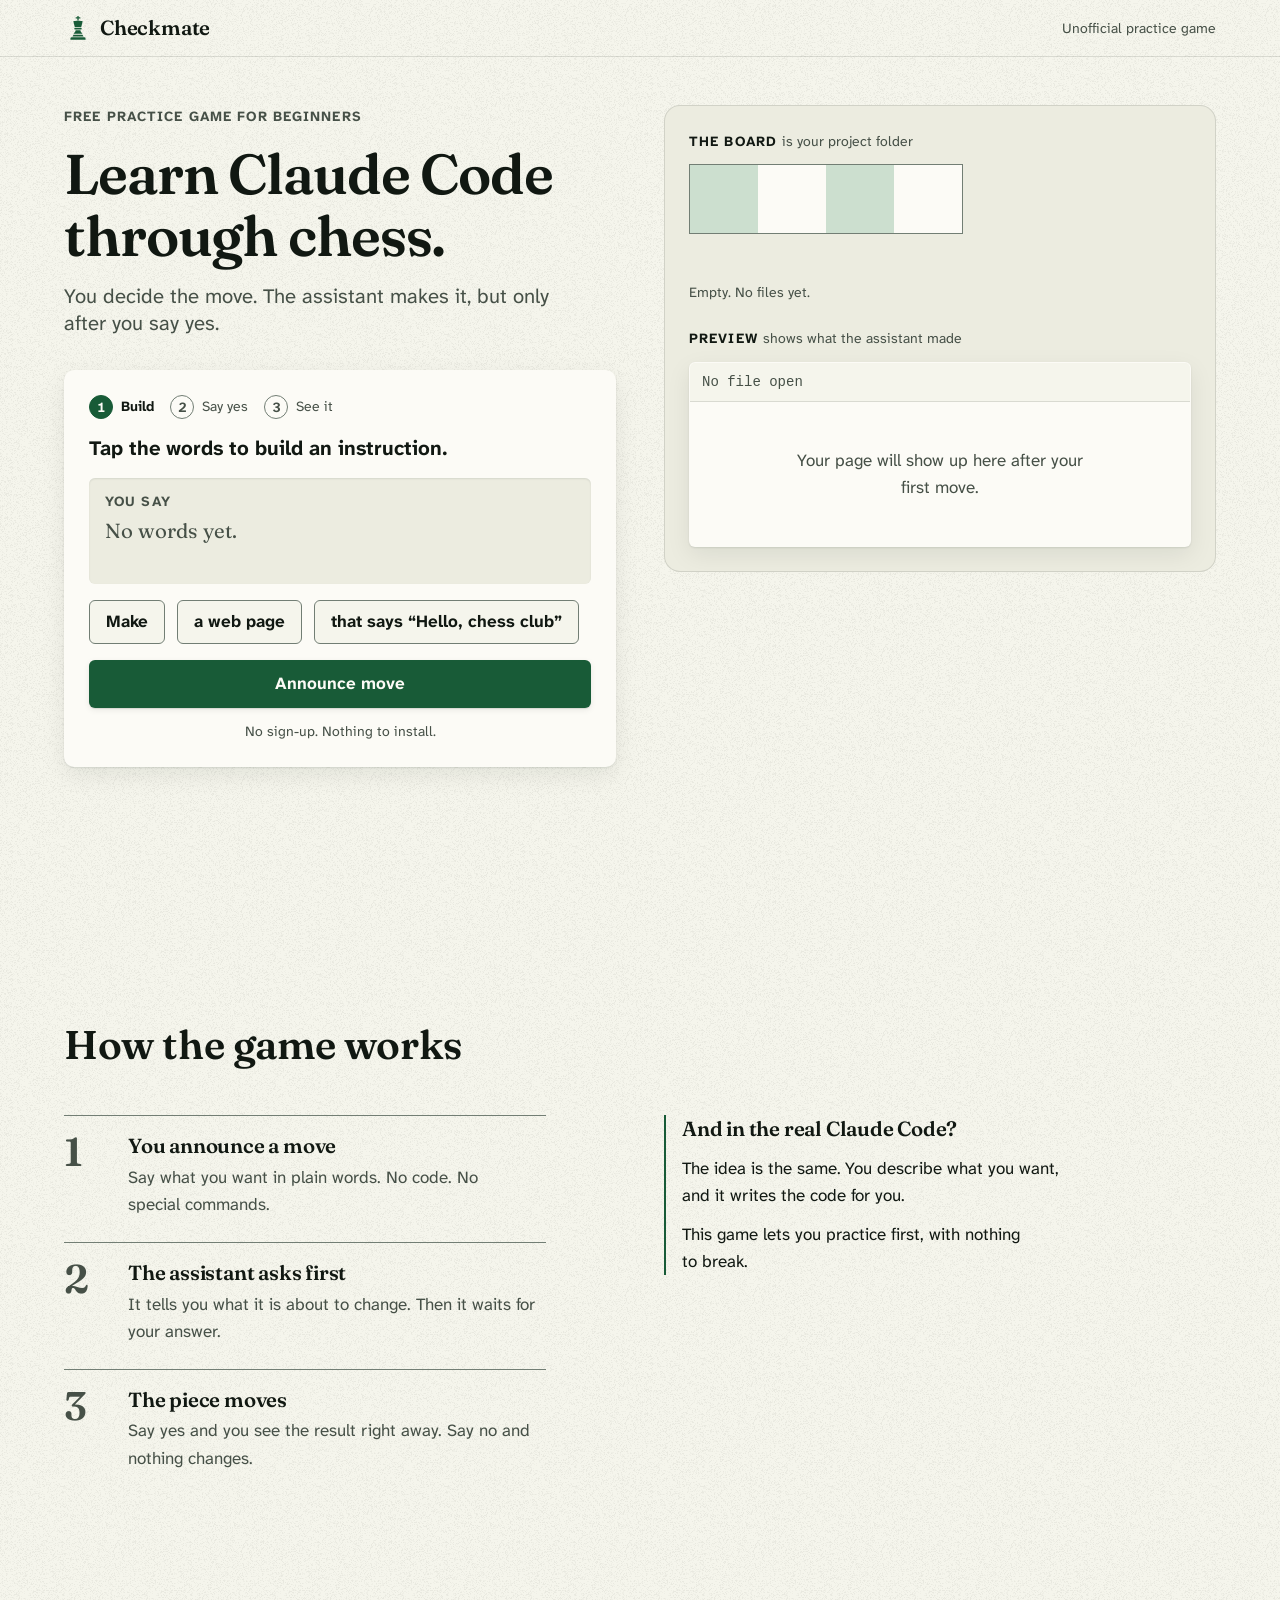
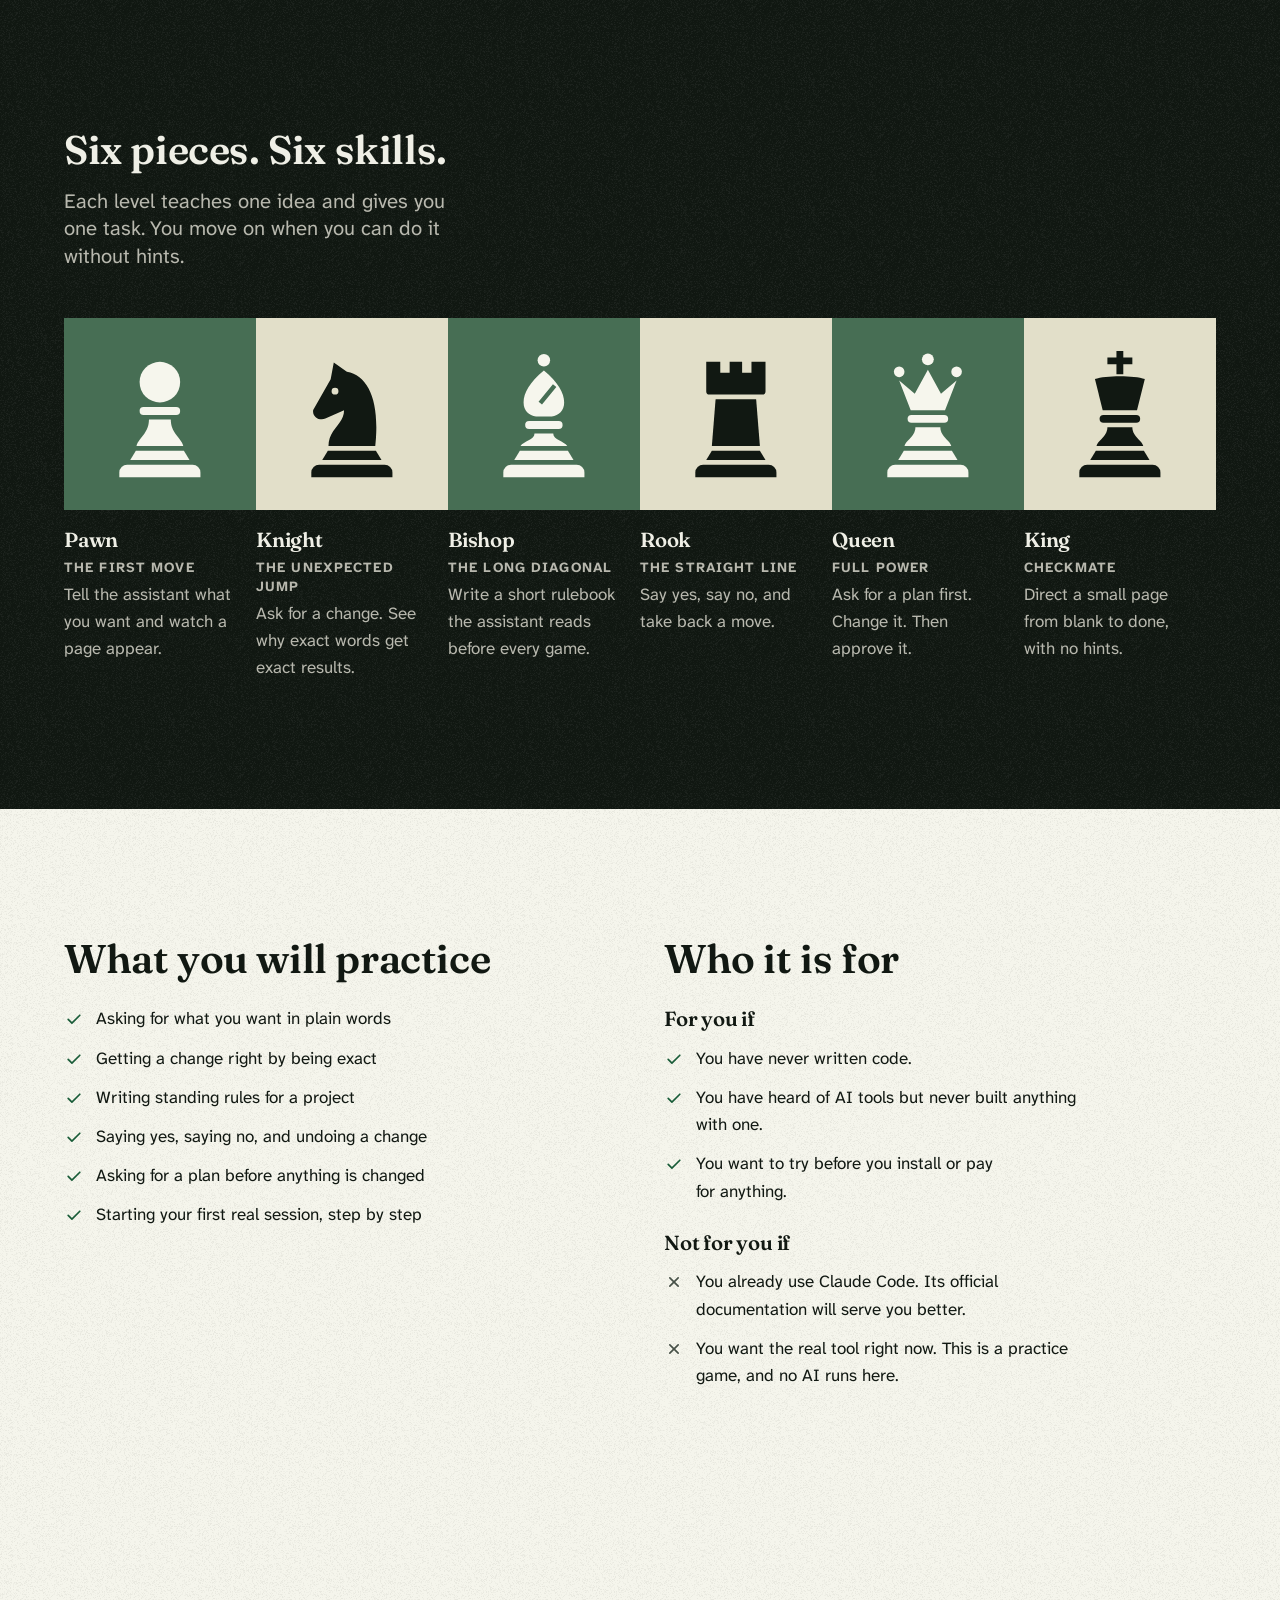
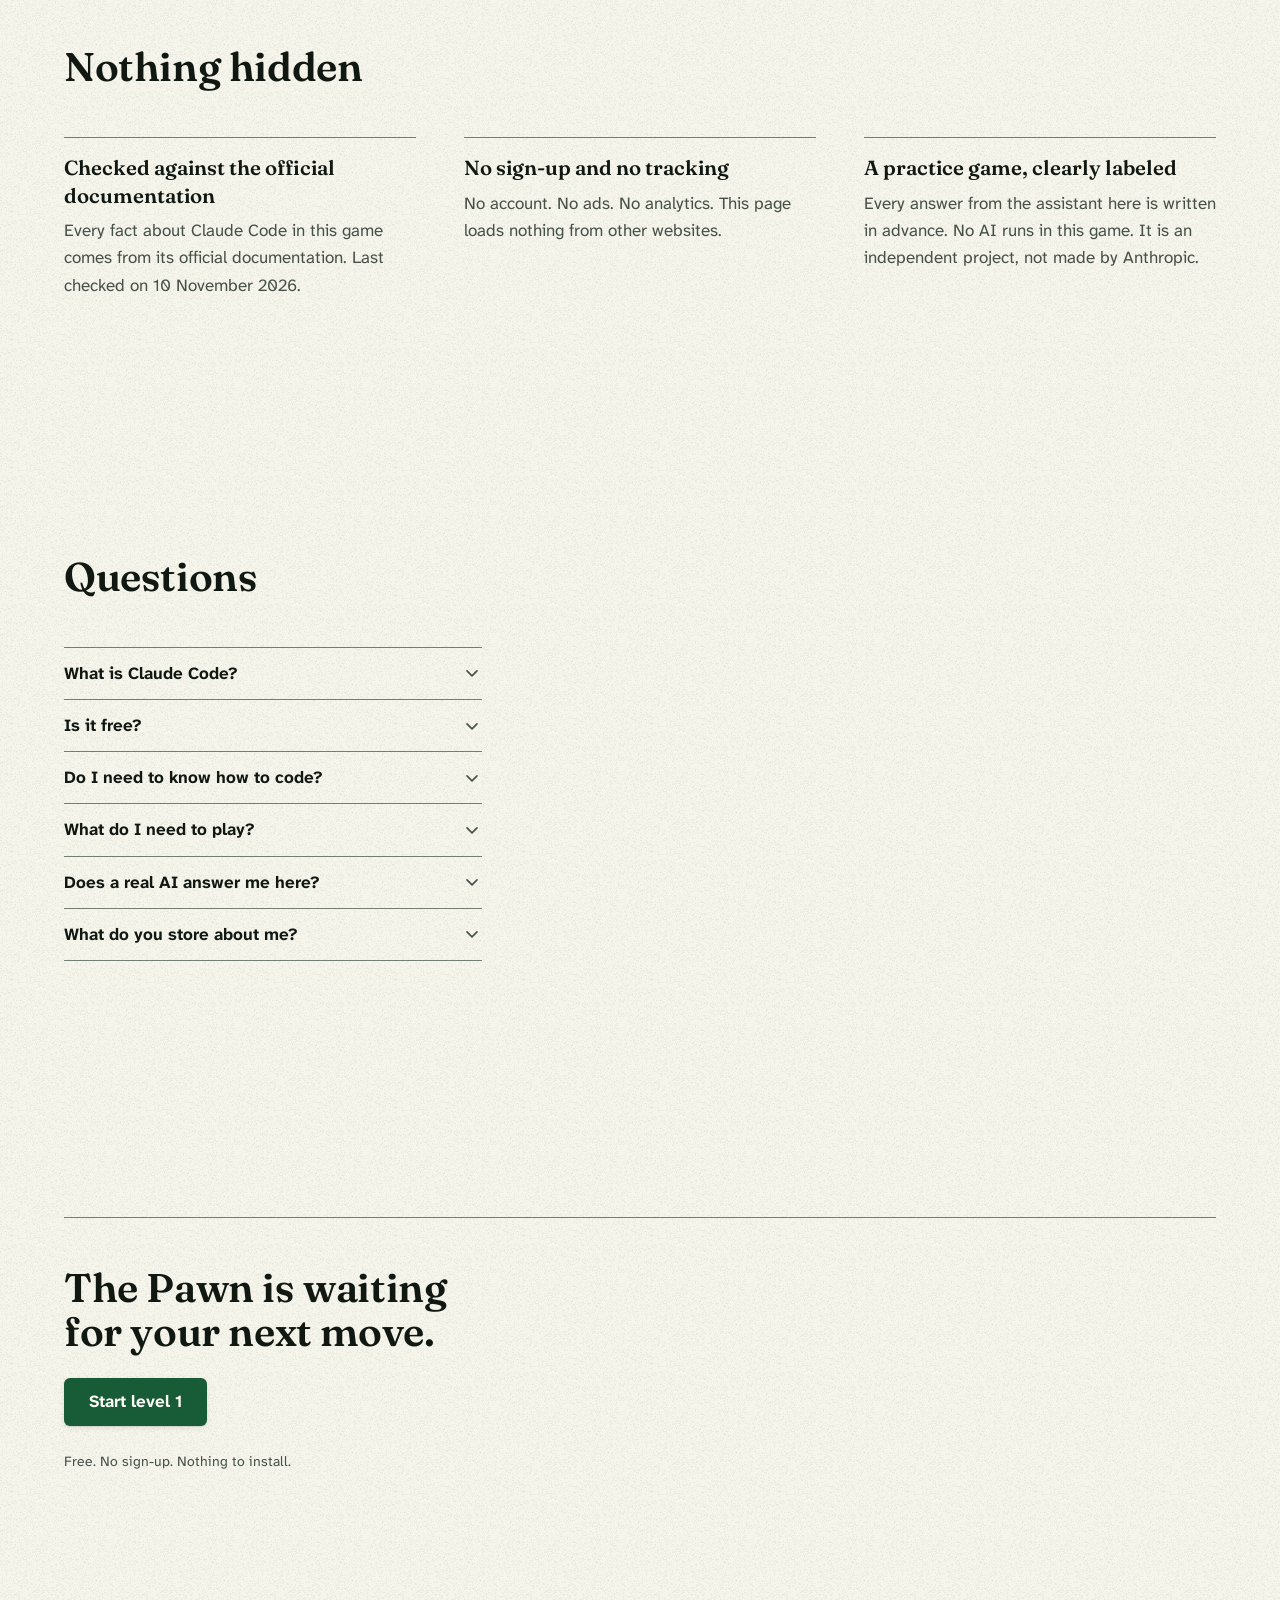
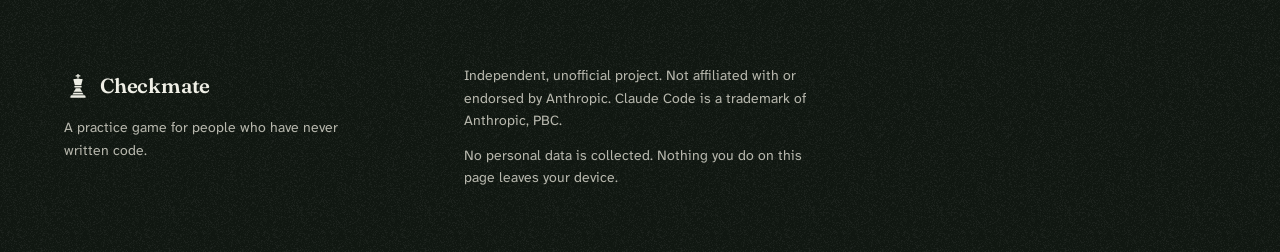
==== commit a4d0bcfc: "M2: session engine, level map and Level 1 end to end - js/engine.js: scripted session engine (tile r" ====
--- a/site/index.html
+++ b/site/index.html
@@ -6,11 +6,12 @@
   <title>Checkmate — a practice game for learning Claude Code</title>
   <meta name="description" content="Checkmate is a free practice game for complete beginners. Learn to direct Claude Code in six short, chess-themed levels. No sign-up. Nothing to install.">
   <meta name="theme-color" content="#f5f5ec" media="(prefers-color-scheme: light)">
-  <meta name="theme-color" content="#101511" media="(prefers-color-scheme: dark)">
+  <meta name="theme-color" content="#151b16" media="(prefers-color-scheme: dark)">
   <link rel="icon" href="assets/img/favicon.svg" type="image/svg+xml">
   <link rel="stylesheet" href="css/tokens.css">
   <link rel="stylesheet" href="css/base.css">
   <link rel="stylesheet" href="css/components.css">
+  <link rel="stylesheet" href="css/game.css">
   <link rel="stylesheet" href="css/landing.css">
   <script defer src="content/en.js"></script>
   <script defer src="js/first-win.js"></script>
@@ -18,7 +19,7 @@
 <body>
   <a class="skip-link" href="#main">Skip to content</a>
 
-  <!-- Original chess pieces and icons, drawn for this project. One style: solid shapes with thin cut lines. -->
+  <!-- Original chess pieces and icons, drawn for this project. Pieces: solid shapes with thin cut lines. Icons: 2px round strokes. -->
   <svg class="sprite" aria-hidden="true" focusable="false" xmlns="http://www.w3.org/2000/svg">
     <symbol id="piece-pawn" viewBox="0 0 48 48">
       <circle cx="24" cy="13.5" r="6.5"/>
@@ -65,13 +66,19 @@
       <path d="M11 44v-1.5a2.5 2.5 0 0 1 2.5-2.5h21a2.5 2.5 0 0 1 2.5 2.5V44z"/>
     </symbol>
     <symbol id="icon-check" viewBox="0 0 24 24">
-      <path d="M5 12.5l4.5 4.5L19 7.5" fill="none" stroke="currentColor" stroke-width="2.5" stroke-linecap="round" stroke-linejoin="round"/>
+      <path d="M5 12.5l4.5 4.5L19 7.5" fill="none" stroke="currentColor" stroke-width="2" stroke-linecap="round" stroke-linejoin="round"/>
     </symbol>
     <symbol id="icon-cross" viewBox="0 0 24 24">
-      <path d="M7 7l10 10M17 7L7 17" fill="none" stroke="currentColor" stroke-width="2" stroke-linecap="round"/>
+      <path d="M7 7l10 10M17 7L7 17" fill="none" stroke="currentColor" stroke-width="2" stroke-linecap="round" stroke-linejoin="round"/>
     </symbol>
     <symbol id="icon-chevron" viewBox="0 0 24 24">
       <path d="M6 9.5l6 6 6-6" fill="none" stroke="currentColor" stroke-width="2" stroke-linecap="round" stroke-linejoin="round"/>
+    </symbol>
+    <symbol id="icon-back" viewBox="0 0 24 24">
+      <path d="M19 12H5M11 6l-6 6 6 6" fill="none" stroke="currentColor" stroke-width="2" stroke-linecap="round" stroke-linejoin="round"/>
+    </symbol>
+    <symbol id="icon-lock" viewBox="0 0 24 24">
+      <path d="M7.5 11V8a4.5 4.5 0 0 1 9 0v3M6.5 11h11a1.5 1.5 0 0 1 1.5 1.5v6a1.5 1.5 0 0 1-1.5 1.5h-11A1.5 1.5 0 0 1 5 18.500v-6A1.5 1.5 0 0 1 6.5 11z" fill="none" stroke="currentColor" stroke-width="2" stroke-linecap="round" stroke-linejoin="round"/>
     </symbol>
   </svg>
 
@@ -90,11 +97,11 @@
       <div class="container hero__grid">
         <div class="hero__copy">
           <p class="eyebrow">Free practice game for beginners</p>
-          <h1 id="hero-title">Learn Claude Code, one chess move at a time.</h1>
+          <h1 id="hero-title">Learn Claude Code through chess.</h1>
           <p class="lead">You decide the move. The assistant makes it, but only after you say yes.</p>
         </div>
 
-        <div class="demo card" data-demo>
+        <div class="stage card" data-demo>
           <ol class="steps" aria-label="The three steps of your first move">
             <li class="steps__item" data-step="build" aria-current="step"><span class="steps__n" aria-hidden="true">1</span>Build</li>
             <li class="steps__item" data-step="ask"><span class="steps__n" aria-hidden="true">2</span>Say yes</li>
@@ -102,10 +109,10 @@
           </ol>
 
           <h2 class="visually-hidden" id="demo-title">Your first move</h2>
-          <p class="demo__task" id="demo-task" data-task>Tap the words to build an instruction.</p>
+          <p class="stage__task" id="demo-task" data-task>Tap the words to build an instruction.</p>
 
           <div class="say" role="group" aria-labelledby="say-label">
-            <span class="say__label label" id="say-label">You say</span>
+            <span class="label label--muted" id="say-label">You say</span>
             <p class="say__line" data-say data-empty aria-live="polite">No words yet.</p>
           </div>
 
@@ -115,17 +122,17 @@
             <button type="button" class="chip" aria-pressed="false" data-chip data-slot="text" data-value="Hello, chess club">that says “Hello, chess club”<svg class="chip__check" aria-hidden="true" focusable="false"><use href="#icon-check"/></svg></button>
           </div>
 
-          <div class="demo__actions" data-actions>
+          <div class="stage__actions" data-actions>
             <button type="button" class="btn btn--primary btn--block" data-announce>Announce move</button>
             <p class="fine">No sign-up. Nothing to install.</p>
           </div>
 
           <noscript>
-            <p class="demo__noscript">This game needs JavaScript to run. Turn it on in your browser to play. The rest of this page still explains how the game works.</p>
+            <p class="stage__noscript">This game needs JavaScript to run. Turn it on in your browser to play. The rest of this page still explains how the game works.</p>
           </noscript>
 
           <div class="reply" data-reply hidden>
-            <span class="reply__who label">The assistant</span>
+            <span class="label label--muted">The assistant</span>
             <p class="reply__text" data-reply-text></p>
           </div>
 
@@ -143,14 +150,14 @@
           <p class="visually-hidden" role="status" data-live></p>
         </div>
 
-        <div class="table band" data-table>
+        <div class="table" data-table>
           <figure class="table__part board">
             <figcaption class="label">The board <span class="label__note">is your project folder</span></figcaption>
             <div class="board__rank" aria-hidden="true">
-              <span class="sq sq--dark"><svg class="piece" data-piece fill="currentColor" focusable="false" hidden><use href="#piece-pawn"/></svg></span>
-              <span class="sq sq--light"></span>
-              <span class="sq sq--dark"></span>
-              <span class="sq sq--light"></span>
+              <span class="sq sq--b"><svg class="piece" data-piece fill="currentColor" focusable="false" hidden><use href="#piece-pawn"/></svg></span>
+              <span class="sq sq--a"></span>
+              <span class="sq sq--b"></span>
+              <span class="sq sq--a"></span>
             </div>
             <div class="board__files" aria-hidden="true"><span data-file-label></span></div>
             <p class="board__status" data-board-status>Empty. No files yet.</p>
@@ -167,13 +174,13 @@
             </div>
           </figure>
 
-          <div class="win" data-win aria-labelledby="win-title" tabindex="-1" hidden>
+          <div class="win" data-win role="group" aria-labelledby="win-title" tabindex="-1" hidden>
             <svg class="win__mark" aria-hidden="true" focusable="false"><use href="#icon-check"/></svg>
             <h2 class="win__title" id="win-title">Your first move is on the board.</h2>
             <p>You said what you wanted in plain words. The assistant asked before it changed anything. You said yes.</p>
             <p class="win__terms">Two new words. The instruction you gave is called a <strong>prompt</strong>. The thing the assistant made is called a <strong>file</strong>.</p>
             <div class="win__actions">
-              <a class="btn btn--primary" href="play.html">Start level 1</a>
+              <a class="btn btn--primary" href="play.html#1">Start level 1</a>
               <button type="button" class="btn btn--text" data-reset>Play that move again</button>
             </div>
           </div>
@@ -186,24 +193,30 @@
         <div class="section__head">
           <h2 id="how-title">How the game works</h2>
         </div>
-        <ol class="how__steps">
-          <li class="how__step">
-            <span class="how__n" aria-hidden="true">1</span>
-            <h3>You announce a move</h3>
-            <p>Say what you want in plain words. No code. No special commands.</p>
-          </li>
-          <li class="how__step">
-            <span class="how__n" aria-hidden="true">2</span>
-            <h3>The assistant asks first</h3>
-            <p>It tells you what it is about to change. Then it waits for your answer.</p>
-          </li>
-          <li class="how__step">
-            <span class="how__n" aria-hidden="true">3</span>
-            <h3>The piece moves</h3>
-            <p>Say yes and you see the result right away. Say no and nothing changes.</p>
-          </li>
-        </ol>
-        <p class="how__real">The real Claude Code works the same way. You describe what you want, and it writes the code for you. This game lets you practice first, with nothing to break.</p>
+        <div class="grid">
+          <ol class="how__steps col-6">
+            <li class="how__step">
+              <span class="how__n" aria-hidden="true">1</span>
+              <h3>You announce a move</h3>
+              <p>Say what you want in plain words. No code. No special commands.</p>
+            </li>
+            <li class="how__step">
+              <span class="how__n" aria-hidden="true">2</span>
+              <h3>The assistant asks first</h3>
+              <p>It tells you what it is about to change. Then it waits for your answer.</p>
+            </li>
+            <li class="how__step">
+              <span class="how__n" aria-hidden="true">3</span>
+              <h3>The piece moves</h3>
+              <p>Say yes and you see the result right away. Say no and nothing changes.</p>
+            </li>
+          </ol>
+          <div class="how__real col-6">
+            <h3>And in the real Claude Code?</h3>
+            <p>The idea is the same. You describe what you want, and it writes the code for you.</p>
+            <p>This game lets you practice first, with nothing to break.</p>
+          </div>
+        </div>
       </div>
     </section>
 
@@ -261,8 +274,8 @@
     </section>
 
     <section class="section fit" aria-labelledby="practice-title">
-      <div class="container fit__grid">
-        <div class="fit__col">
+      <div class="container grid">
+        <div class="fit__col col-6">
           <h2 id="practice-title">What you will practice</h2>
           <ul class="ticks">
             <li><svg aria-hidden="true" focusable="false"><use href="#icon-check"/></svg>Asking for what you want in plain words</li>
@@ -273,7 +286,7 @@
             <li><svg aria-hidden="true" focusable="false"><use href="#icon-check"/></svg>Starting your first real session, step by step</li>
           </ul>
         </div>
-        <div class="fit__col">
+        <div class="fit__col col-6">
           <h2>Who it is for</h2>
           <div class="fit__group">
             <h3>For you if</h3>
@@ -333,7 +346,7 @@
             <summary class="faq__q">Is it free?<svg aria-hidden="true" focusable="false"><use href="#icon-chevron"/></svg></summary>
             <div class="faq__a">
               <p>The game is free and has no sign-up.</p>
-              <p>The real Claude Code is a paid product. Anthropic's website lists what you need to use it.</p>
+              <p>The real Claude Code is a paid product. Anthropic’s website lists what you need to use it.</p>
             </div>
           </details>
           <details class="faq__item">
@@ -358,7 +371,8 @@
           <details class="faq__item">
             <summary class="faq__q">What do you store about me?<svg aria-hidden="true" focusable="false"><use href="#icon-chevron"/></svg></summary>
             <div class="faq__a">
-              <p>Nothing. This page does not save or send anything.</p>
+              <p>Nothing about you. The game saves which steps you have finished, and only inside your own browser. Nothing is sent anywhere.</p>
+              <p>You can erase it at any time with “Reset progress” on the level map.</p>
             </div>
           </details>
         </div>
@@ -369,7 +383,7 @@
       <div class="container">
         <div class="final__inner">
           <h2 id="final-title">The Pawn is waiting for your next move.</h2>
-          <a class="btn btn--primary" href="play.html">Start level 1</a>
+          <a class="btn btn--primary" href="play.html#1">Start level 1</a>
           <p class="fine">Free. No sign-up. Nothing to install.</p>
         </div>
       </div>
@@ -377,12 +391,12 @@
   </main>
 
   <footer class="site-footer band">
-    <div class="container site-footer__inner">
-      <div class="site-footer__brand">
+    <div class="container grid">
+      <div class="site-footer__brand col-4">
         <p class="wordmark"><svg class="wordmark__mark" fill="currentColor" aria-hidden="true" focusable="false"><use href="#piece-king"/></svg><span>Checkmate</span></p>
         <p class="fine">A practice game for people who have never written code.</p>
       </div>
-      <div class="site-footer__legal">
+      <div class="site-footer__legal col-8">
         <p>Independent, unofficial project. Not affiliated with or endorsed by Anthropic. Claude Code is a trademark of Anthropic, PBC.</p>
         <p>No personal data is collected. Nothing you do on this page leaves your device.</p>
       </div>
--- a/site/css/tokens.css
+++ b/site/css/tokens.css
@@ -3,7 +3,9 @@
   Every colour, size, space, radius, shadow, duration and easing used on the site is defined here.
   No other stylesheet may use a raw value (tests/tokens-lint.test.js checks this).
 
-  Concept: "tournament set on felt" - bone ivory, ebony ink, one felt-green accent.
+  Concept: "tournament set on felt" - quiet, exact, tactile.
+  Bone ivory, ebony ink, one felt-green accent.
+
   Colours are authored in OKLCH. The first block is the sRGB fallback for browsers
   without OKLCH support; tests/contrast.test.js checks that both blocks match.
 */
@@ -18,6 +20,7 @@
   --c-ink-muted: #465047;
   --c-line: rgba(17, 24, 18, 0.12);
   --c-line-strong: #727e74;
+  --c-card-edge: rgba(17, 24, 18, 0);
   --c-accent: #185b37;
   --c-accent-hover: #074a28;
   --c-accent-press: #003c1d;
@@ -25,7 +28,6 @@
   --c-accent-soft: #d5eedc;
   --c-on-accent-soft: #042c17;
   --c-band: #111812;
-  --c-band-raised: #1c241d;
   --c-on-band: #efefe6;
   --c-on-band-muted: #b8b8ae;
   --c-band-line: rgba(239, 239, 230, 0.16);
@@ -33,46 +35,52 @@
   --c-square-dark: #476e54;
   --c-piece-dark: #111812;
   --c-piece-light: #f6f6ed;
+  --c-board-a: #fcfbf6;
+  --c-board-b: #ccdfcf;
+  --c-board-edge: #727e74;
   --c-error: #af2b25;
   --c-warn: #ad7300;
   --c-focus: #185b37;
   --c-focus-on-band: #81d39f;
   --c-shadow-near: rgba(12, 26, 15, 0.1);
   --c-shadow-far: rgba(12, 26, 15, 0.08);
-  --c-shadow-deep: rgba(2, 7, 3, 0.32);
+  --c-shadow-wide: rgba(12, 26, 15, 0.12);
 }
 
 @media (prefers-color-scheme: dark) {
   :root {
-    --c-surface: #101511;
-    --c-surface-raised: #1b211c;
-    --c-surface-sunk: #090e0a;
+    --c-surface: #151b16;
+    --c-surface-raised: #202721;
+    --c-surface-sunk: #0d120e;
     --c-ink: #e9e8df;
-    --c-ink-muted: #aeafa4;
+    --c-ink-muted: #b1b2a7;
     --c-line: rgba(233, 232, 223, 0.14);
-    --c-line-strong: #6a756b;
-    --c-accent: #6ebf8c;
-    --c-accent-hover: #81d39f;
-    --c-accent-press: #62ab7d;
-    --c-on-accent: #101511;
-    --c-accent-soft: #193825;
-    --c-on-accent-soft: #c5e8d0;
-    --c-band: #090e0a;
-    --c-band-raised: #141a15;
+    --c-line-strong: #6f7b71;
+    --c-card-edge: rgba(233, 232, 223, 0.14);
+    --c-accent: #7fbb93;
+    --c-accent-hover: #91cea6;
+    --c-accent-press: #6fa783;
+    --c-on-accent: #0d120e;
+    --c-accent-soft: #223c2b;
+    --c-on-accent-soft: #cbebd4;
+    --c-band: #0d120e;
     --c-on-band: #e9e8df;
-    --c-on-band-muted: #aeafa4;
+    --c-on-band-muted: #b1b2a7;
     --c-band-line: rgba(233, 232, 223, 0.14);
     --c-square-light: #a29f8a;
     --c-square-dark: #264531;
     --c-piece-dark: #0a0f0b;
     --c-piece-light: #efefe6;
+    --c-board-a: #29302a;
+    --c-board-b: #334539;
+    --c-board-edge: #6f7b71;
     --c-error: #f2897c;
     --c-warn: #e6b55d;
-    --c-focus: #6ebf8c;
-    --c-focus-on-band: #81d39f;
-    --c-shadow-near: rgba(2, 4, 2, 0.4);
-    --c-shadow-far: rgba(2, 4, 2, 0.3);
-    --c-shadow-deep: rgba(1, 2, 1, 0.5);
+    --c-focus: #7fbb93;
+    --c-focus-on-band: #91cea6;
+    --c-shadow-near: rgba(2, 4, 2, 0);
+    --c-shadow-far: rgba(2, 4, 2, 0);
+    --c-shadow-wide: rgba(2, 4, 2, 0);
   }
 }
 
@@ -86,6 +94,7 @@
     --c-ink-muted: oklch(0.42 0.02 150);
     --c-line: oklch(0.2 0.015 150 / 0.12);
     --c-line-strong: oklch(0.58 0.02 150);
+    --c-card-edge: oklch(0.2 0.015 150 / 0);
     --c-accent: oklch(0.42 0.09 155);
     --c-accent-hover: oklch(0.36 0.085 155);
     --c-accent-press: oklch(0.31 0.08 155);
@@ -93,7 +102,6 @@
     --c-accent-soft: oklch(0.925 0.035 155);
     --c-on-accent-soft: oklch(0.26 0.06 155);
     --c-band: oklch(0.2 0.015 150);
-    --c-band-raised: oklch(0.25 0.018 150);
     --c-on-band: oklch(0.95 0.012 105);
     --c-on-band-muted: oklch(0.78 0.015 110);
     --c-band-line: oklch(0.95 0.012 105 / 0.16);
@@ -101,66 +109,76 @@
     --c-square-dark: oklch(0.5 0.06 155);
     --c-piece-dark: oklch(0.2 0.015 150);
     --c-piece-light: oklch(0.97 0.012 105);
+    --c-board-a: oklch(0.988 0.007 105);
+    --c-board-b: oklch(0.885 0.03 150);
+    --c-board-edge: oklch(0.58 0.02 150);
     --c-error: oklch(0.5 0.17 28);
     --c-warn: oklch(0.6 0.13 75);
     --c-focus: oklch(0.42 0.09 155);
     --c-focus-on-band: oklch(0.8 0.11 155);
     --c-shadow-near: oklch(0.2 0.03 150 / 0.1);
     --c-shadow-far: oklch(0.2 0.03 150 / 0.08);
-    --c-shadow-deep: oklch(0.12 0.02 150 / 0.32);
+    --c-shadow-wide: oklch(0.2 0.03 150 / 0.12);
   }
 
   @media (prefers-color-scheme: dark) {
     :root {
-      --c-surface: oklch(0.19 0.012 150);
-      --c-surface-raised: oklch(0.24 0.014 150);
-      --c-surface-sunk: oklch(0.155 0.012 150);
+      --c-surface: oklch(0.215 0.013 150);
+      --c-surface-raised: oklch(0.265 0.015 150);
+      --c-surface-sunk: oklch(0.175 0.012 150);
       --c-ink: oklch(0.93 0.012 105);
-      --c-ink-muted: oklch(0.75 0.015 110);
+      --c-ink-muted: oklch(0.76 0.015 110);
       --c-line: oklch(0.93 0.012 105 / 0.14);
-      --c-line-strong: oklch(0.55 0.02 150);
-      --c-accent: oklch(0.74 0.11 155);
-      --c-accent-hover: oklch(0.8 0.11 155);
-      --c-accent-press: oklch(0.68 0.1 155);
-      --c-on-accent: oklch(0.19 0.012 150);
-      --c-accent-soft: oklch(0.31 0.05 155);
-      --c-on-accent-soft: oklch(0.9 0.05 155);
-      --c-band: oklch(0.155 0.012 150);
-      --c-band-raised: oklch(0.21 0.014 150);
+      --c-line-strong: oklch(0.57 0.02 150);
+      --c-card-edge: oklch(0.93 0.012 105 / 0.14);
+      --c-accent: oklch(0.74 0.085 155);
+      --c-accent-hover: oklch(0.8 0.085 155);
+      --c-accent-press: oklch(0.68 0.08 155);
+      --c-on-accent: oklch(0.175 0.012 150);
+      --c-accent-soft: oklch(0.33 0.045 155);
+      --c-on-accent-soft: oklch(0.91 0.045 155);
+      --c-band: oklch(0.175 0.012 150);
       --c-on-band: oklch(0.93 0.012 105);
-      --c-on-band-muted: oklch(0.75 0.015 110);
+      --c-on-band-muted: oklch(0.76 0.015 110);
       --c-band-line: oklch(0.93 0.012 105 / 0.14);
       --c-square-light: oklch(0.7 0.03 100);
       --c-square-dark: oklch(0.36 0.05 155);
       --c-piece-dark: oklch(0.16 0.012 150);
       --c-piece-light: oklch(0.95 0.012 105);
+      --c-board-a: oklch(0.3 0.015 150);
+      --c-board-b: oklch(0.37 0.03 155);
+      --c-board-edge: oklch(0.57 0.02 150);
       --c-error: oklch(0.74 0.13 28);
       --c-warn: oklch(0.8 0.12 80);
-      --c-focus: oklch(0.74 0.11 155);
-      --c-focus-on-band: oklch(0.8 0.11 155);
-      --c-shadow-near: oklch(0.1 0.01 150 / 0.4);
-      --c-shadow-far: oklch(0.1 0.01 150 / 0.3);
-      --c-shadow-deep: oklch(0.08 0.01 150 / 0.5);
+      --c-focus: oklch(0.74 0.085 155);
+      --c-focus-on-band: oklch(0.8 0.085 155);
+      --c-shadow-near: oklch(0.1 0.01 150 / 0);
+      --c-shadow-far: oklch(0.1 0.01 150 / 0);
+      --c-shadow-wide: oklch(0.1 0.01 150 / 0);
     }
   }
 }
 
 /* ---------- Everything else ---------- */
 :root {
-  /* Type families: one display, one text. Commands and file names use the system monospace. */
+  /*
+    Type families: one display, one text.
+    Approved exception: file names and commands use the system monospace, so they
+    look the way the learner will see them in the real tool. No font file is loaded for it.
+  */
   --font-display: "Fraunces", "Fraunces Fallback", "Fraunces Fallback Android", Georgia, "Noto Serif", serif;
   --font-text: "Atkinson Hyperlegible Next", "Atkinson Fallback", "Atkinson Fallback Android", system-ui, sans-serif;
   --font-mono: ui-monospace, "SF Mono", "Cascadia Mono", "Roboto Mono", Menlo, Consolas, monospace;
 
-  /* Type scale: six sizes, ratio near 1.25. */
+  /* Type scale: six steps. Ratio 1.2 on phones; the two display steps grow on wide screens. */
   --fs-100: 0.875rem;
   --fs-200: 1.0625rem;
-  --fs-300: 1.25rem;
-  --fs-400: 1.5625rem;
-  --fs-500: clamp(1.5625rem, 1.3rem + 1.2vw, 2.25rem);
-  --fs-600: clamp(1.75rem, 1.25rem + 2vw, 3rem);
-
-  /* Weights: three in total. */
+  --fs-300: 1.275rem;
+  --fs-400: 1.53rem;
+  --fs-500: clamp(1.8375rem, 1.55rem + 1.3vw, 2.5rem);
+  --fs-600: clamp(2.25rem, 1.6rem + 2.9vw, 3.5rem);
+
+  /* Weights. */
   --fw-body: 400;
   --fw-strong: 700;
   --fw-display: 600;
@@ -173,8 +191,9 @@
   --ls-heading: -0.01em;
   --ls-label: 0.08em;
 
-  --measure: 65ch;
-  --measure-short: 34ch;
+  /* Line length. Measured in this text font, 38ch gives about 70 characters a line. */
+  --measure: 38ch;
+  --measure-short: 30ch;
   --measure-heading: 18ch;
 
   /* Space: 4px base unit. */
@@ -189,10 +208,11 @@
   --sp-9: 6rem;
   --sp-10: 8rem;
 
-  /* Layout. */
+  /* Layout: one 12-column grid with one gap, so column edges line up across sections. */
   --container: 75rem;
-  --gutter: clamp(1rem, 5vw, 4rem);
-  --section-y: clamp(3.5rem, 8vw, 7rem);
+  --gutter: clamp(1.25rem, 5vw, 4rem);
+  --grid-gap: 3rem;
+  --section-y: clamp(4rem, 10vw, 8rem);
   --header-h: 3.5rem;
   --tap: 2.75rem;
   --btn-h: 3rem;
@@ -204,10 +224,11 @@
   --icon-lg: 1.75rem;
   --badge: 1.25rem;
   --step-dot: 1.5rem;
-  --sq: clamp(3.5rem, 2.6rem + 5vw, 4.75rem);
+  --sq: clamp(3rem, 2.4rem + 4vw, 4.25rem);
+  --track-sq: 2.75rem;
+  --map-max: 27rem;
   --piece-scale: 78%;
   --preview-min: 9rem;
-  --numeral: 3.5rem;
 
   /* Radius: one scale. Small radii keep the set formal. */
   --r-1: 0.125rem;
@@ -222,34 +243,44 @@
   --focus-w: 2px;
   --focus-offset: 2px;
 
-  /* Elevation: three levels, two layers each, light from above. */
+  /* Elevation: three levels (resting, raised, overlay), two layers each, light from above. */
   --shadow-1: 0 1px 1px var(--c-shadow-near), 0 2px 6px var(--c-shadow-far);
   --shadow-2: 0 1px 2px var(--c-shadow-near), 0 8px 24px var(--c-shadow-far);
-  --shadow-3: 0 2px 4px var(--c-shadow-near), 0 18px 40px var(--c-shadow-deep);
+  --shadow-3: 0 2px 4px var(--c-shadow-near), 0 16px 40px var(--c-shadow-wide);
   --shadow-inset: inset 0 1px 2px var(--c-shadow-near);
 
   /* Texture. */
   --grain: url("../assets/img/grain.png");
   --grain-size: 8rem;
 
-  /* Motion: only the piece move, the permission prompt and the win use it. */
+  /* Motion: only the piece move, the permission prompt and a win use it. */
   --dur-instant: 120ms;
   --dur-state: 240ms;
   --dur-move: 400ms;
-  --dur-win: 600ms;
+  --dur-win: 500ms;
   --ease-out: cubic-bezier(0.22, 1, 0.36, 1);
   --ease-in-out: cubic-bezier(0.65, 0, 0.35, 1);
   --shift-in: 0.5rem;
   --shift-piece: -1rem;
-  --shift-press: 1px;
+  --shift-track: -100%;
+  --move-fade: 1;
+  --scale-press: 0.97;
   --scale-in: 0.96;
   --half-turn: 180deg;
 }
 
+@media (max-width: 22.4375em) {
+  :root {
+    /* Screens narrower than 360px: the headline drops one step so the first move stays on screen. */
+    --fs-600: 1.8375rem;
+  }
+}
+
 @media (prefers-color-scheme: dark) {
   :root {
-    /* Light text on dark reads thinner: one small weight step up. */
+    /* Light text on dark reads thinner and tighter: a little more weight and line height. */
     --fw-body: 450;
+    --lh-body: 1.65;
   }
 }
 
@@ -261,7 +292,9 @@
     --dur-state: 120ms;
     --shift-in: 0rem;
     --shift-piece: 0rem;
-    --shift-press: 0px;
+    --shift-track: 0%;
+    --move-fade: 0;
+    --scale-press: 1;
     --scale-in: 1;
   }
 }
--- a/site/css/components.css
+++ b/site/css/components.css
@@ -1,5 +1,5 @@
 /*
-  Components shared by every page: header, labels, buttons, cards, footer.
+  Components shared by every page: header, labels, buttons, cards, grid, footer.
   Uses tokens only.
 */
 
@@ -34,6 +34,18 @@
   color: var(--c-accent);
 }
 
+a.wordmark:active {
+  transform: scale(var(--scale-press));
+}
+
+@media (hover: hover) and (pointer: fine) {
+  a.wordmark:hover {
+    text-decoration: underline;
+    text-decoration-thickness: var(--hairline);
+    text-underline-offset: var(--sp-1);
+  }
+}
+
 .site-header__note {
   font-size: var(--fs-100);
   color: var(--c-ink-muted);
@@ -49,7 +61,8 @@
   text-transform: uppercase;
 }
 
-.eyebrow {
+.eyebrow,
+.label--muted {
   color: var(--c-ink-muted);
 }
 
@@ -57,11 +70,18 @@
   font-weight: var(--fw-body);
   letter-spacing: 0;
   text-transform: none;
+  color: var(--c-ink-muted);
 }
 
 .fine {
   font-size: var(--fs-100);
   color: var(--c-ink-muted);
+}
+
+/* File names and commands: the one approved use of the system monospace. */
+.mono {
+  font-family: var(--font-mono);
+  font-size: var(--fs-100);
 }
 
 /* ---------- Buttons: one primary, one secondary, one text ---------- */
@@ -86,7 +106,12 @@
 }
 
 .btn:active {
-  transform: translateY(var(--shift-press));
+  transform: scale(var(--scale-press));
+}
+
+.btn svg {
+  width: var(--icon-md);
+  height: var(--icon-md);
 }
 
 .btn--block {
@@ -157,16 +182,22 @@
   }
 }
 
-/* ---------- Card: paper on the table ---------- */
+/* ---------- Card: paper on the table. Shadow in the light theme, a hairline in the dark one. ---------- */
 .card {
-  padding: var(--sp-5);
-  border: var(--hairline) solid var(--c-line);
+  padding: var(--sp-4);
+  border: var(--hairline) solid var(--c-card-edge);
   border-radius: var(--r-3);
   background-color: var(--c-surface-raised);
   box-shadow: var(--shadow-2);
 }
 
-/* ---------- Band: the dark tabletop ---------- */
+@media (min-width: 48em) {
+  .card {
+    padding: var(--sp-5);
+  }
+}
+
+/* ---------- Band: the dark felt ---------- */
 .band {
   background-color: var(--c-band);
   background-image: var(--grain);
@@ -205,17 +236,45 @@
   color: var(--c-on-band-muted);
 }
 
+/* ---------- One grid for every multi-column layout: 12 columns, one gap ---------- */
+.grid {
+  display: grid;
+  gap: var(--sp-6) var(--grid-gap);
+}
+
+@media (min-width: 64em) {
+  .grid {
+    grid-template-columns: repeat(12, minmax(0, 1fr));
+    align-items: start;
+  }
+
+  .col-4 {
+    grid-column: span 4;
+  }
+
+  .col-5 {
+    grid-column: span 5;
+  }
+
+  .col-6 {
+    grid-column: span 6;
+  }
+
+  .col-7 {
+    grid-column: span 7;
+  }
+
+  .col-8 {
+    grid-column: span 8;
+  }
+}
+
 /* ---------- Footer ---------- */
 .site-footer {
   padding-block: var(--sp-8);
   padding-bottom: calc(var(--sp-8) + env(safe-area-inset-bottom, 0));
 }
 
-.site-footer__inner {
-  display: grid;
-  gap: var(--sp-6);
-}
-
 .site-footer__brand {
   display: grid;
   gap: var(--sp-2);
@@ -229,22 +288,8 @@
   display: grid;
   gap: var(--sp-3);
   max-width: var(--measure);
-  padding-top: var(--sp-5);
-  border-top: var(--hairline) solid var(--c-band-line);
   font-size: var(--fs-100);
   color: var(--c-on-band-muted);
-}
-
-@media (min-width: 48em) {
-  .site-footer__inner {
-    grid-template-columns: minmax(0, 1fr) minmax(0, 2fr);
-    align-items: start;
-  }
-
-  .site-footer__legal {
-    padding-top: 0;
-    border-top: 0;
-  }
 }
 
 /* ---------- Windows high-contrast mode keeps button edges ---------- */
--- a/site/css/game.css
+++ b/site/css/game.css
@@ -0,0 +1,858 @@
+/*
+  Game parts shared by the landing page demo and the level page:
+  the prompt builder, the assistant's answers, the permission prompt,
+  the table (project board + preview), result cards and the level map.
+  Uses tokens only.
+*/
+
+/* ---------- The stage: the card the learner works in ---------- */
+.stage {
+  display: grid;
+  gap: var(--sp-3);
+  scroll-margin-top: var(--sp-4);
+}
+
+@media (min-width: 48em) {
+  .stage {
+    gap: var(--sp-4);
+  }
+}
+
+.stage__context {
+  color: var(--c-ink-muted);
+  max-width: var(--measure);
+}
+
+.stage__task {
+  font-family: var(--font-text);
+  font-size: var(--fs-200);
+  font-weight: var(--fw-strong);
+  line-height: var(--lh-snug);
+  letter-spacing: 0;
+  max-width: var(--measure);
+}
+
+@media (min-width: 48em) {
+  .stage__task {
+    font-size: var(--fs-300);
+  }
+}
+
+.stage__actions {
+  display: grid;
+  gap: var(--sp-3);
+  justify-items: center;
+}
+
+.stage__noscript {
+  padding: var(--sp-4);
+  border: var(--hairline) solid var(--c-line-strong);
+  border-radius: var(--r-2);
+}
+
+/* ---------- Where am I: numbered steps (landing demo) ---------- */
+.steps {
+  display: flex;
+  flex-wrap: wrap;
+  gap: var(--sp-2) var(--sp-4);
+  font-size: var(--fs-100);
+  color: var(--c-ink-muted);
+}
+
+.steps__item {
+  display: inline-flex;
+  align-items: center;
+  gap: var(--sp-2);
+}
+
+.steps__n {
+  display: inline-grid;
+  place-items: center;
+  width: var(--step-dot);
+  height: var(--step-dot);
+  border: var(--hairline) solid var(--c-line-strong);
+  border-radius: var(--r-full);
+  font-weight: var(--fw-strong);
+  font-variant-numeric: tabular-nums;
+  line-height: 1;
+}
+
+.steps__item[aria-current="step"] {
+  color: var(--c-ink);
+  font-weight: var(--fw-strong);
+}
+
+.steps__item[aria-current="step"] .steps__n {
+  border-color: var(--c-accent);
+  background-color: var(--c-accent);
+  color: var(--c-on-accent);
+}
+
+.steps__item[data-done] .steps__n {
+  border-color: var(--c-accent);
+  background-color: var(--c-accent-soft);
+  color: var(--c-on-accent-soft);
+}
+
+/* ---------- Where am I: the piece on its track (level page) ---------- */
+.track {
+  display: grid;
+  grid-template-columns: repeat(5, var(--track-sq));
+  gap: var(--sp-1) 0;
+  justify-content: start;
+  font-size: var(--fs-100);
+  color: var(--c-ink-muted);
+}
+
+.track__sq {
+  display: grid;
+  place-items: center;
+  height: var(--track-sq);
+  border-block: var(--hairline) solid var(--c-board-edge);
+  background-color: var(--c-board-a);
+  color: var(--c-ink);
+}
+
+.track__sq:nth-child(even) {
+  background-color: var(--c-board-b);
+}
+
+.track__sq:first-child {
+  border-left: var(--hairline) solid var(--c-board-edge);
+}
+
+.track__sq:last-child {
+  border-right: var(--hairline) solid var(--c-board-edge);
+}
+
+.track .piece--moved {
+  animation: slide var(--dur-move) var(--ease-in-out) both;
+}
+
+/* ---------- The prompt being built, like a line on a score sheet ---------- */
+.say {
+  display: grid;
+  gap: var(--sp-1);
+  padding: var(--sp-2) var(--sp-3);
+  border-radius: var(--r-2);
+  background-color: var(--c-surface-sunk);
+  box-shadow: var(--shadow-inset);
+}
+
+.say__line {
+  min-height: calc(var(--fs-200) * var(--lh-snug) * 2);
+  font-family: var(--font-display);
+  font-weight: var(--fw-display);
+  line-height: var(--lh-snug);
+}
+
+.say__line[data-empty] {
+  color: var(--c-ink-muted);
+  font-weight: var(--fw-body);
+}
+
+@media (min-width: 48em) {
+  .say {
+    padding: var(--sp-3) var(--sp-4);
+  }
+
+  .say__line {
+    min-height: calc(var(--fs-300) * var(--lh-snug) * 2);
+    font-size: var(--fs-300);
+  }
+}
+
+/* ---------- Word tiles. Chosen: tint, heavier edge and a check badge (never colour alone) ---------- */
+.chips {
+  display: flex;
+  flex-wrap: wrap;
+  gap: var(--sp-3);
+}
+
+.chip {
+  position: relative;
+  display: inline-flex;
+  align-items: center;
+  min-height: var(--tap);
+  padding: var(--sp-2) var(--sp-4);
+  border: var(--hairline) solid var(--c-line-strong);
+  border-radius: var(--r-2);
+  background-color: var(--c-surface);
+  font-weight: var(--fw-strong);
+  line-height: var(--lh-snug);
+  text-align: left;
+  cursor: pointer;
+  transition:
+    background-color var(--dur-instant) var(--ease-out),
+    border-color var(--dur-instant) var(--ease-out),
+    transform var(--dur-instant) var(--ease-out);
+}
+
+.chip:active {
+  transform: scale(var(--scale-press));
+}
+
+.chip__check {
+  position: absolute;
+  top: calc(var(--badge) / -2);
+  right: calc(var(--badge) / -2);
+  display: none;
+  width: var(--badge);
+  height: var(--badge);
+  padding: var(--sp-1);
+  border-radius: var(--r-full);
+  background-color: var(--c-accent);
+  color: var(--c-on-accent);
+}
+
+.chip[aria-pressed="true"] {
+  border-color: var(--c-accent);
+  background-color: var(--c-accent-soft);
+  color: var(--c-on-accent-soft);
+  box-shadow: inset 0 0 0 var(--hairline) var(--c-accent);
+}
+
+.chip[aria-pressed="true"] .chip__check {
+  display: block;
+}
+
+.chip[disabled] {
+  cursor: default;
+  transform: none;
+}
+
+.chip[disabled]:not([aria-pressed="true"]) {
+  border-color: var(--c-line);
+  color: var(--c-ink-muted);
+}
+
+@media (hover: hover) and (pointer: fine) {
+  .chip:not([disabled]):hover {
+    background-color: var(--c-surface-sunk);
+    border-color: var(--c-ink);
+  }
+
+  .chip[aria-pressed="true"]:not([disabled]):hover {
+    background-color: var(--c-accent-soft);
+    border-color: var(--c-accent);
+    box-shadow: inset 0 0 0 var(--line-bold) var(--c-accent);
+  }
+}
+
+/* ---------- The assistant's answer ---------- */
+.reply {
+  display: grid;
+  gap: var(--sp-1);
+  padding-left: var(--sp-4);
+  border-left: var(--line-bold) solid var(--c-line-strong);
+}
+
+.reply__text {
+  max-width: var(--measure);
+  animation: rise var(--dur-state) var(--ease-out) both;
+}
+
+.reply[data-tone="hint"] {
+  border-left-color: var(--c-warn);
+}
+
+.reply[data-tone="done"] {
+  border-left-color: var(--c-accent);
+}
+
+/* ---------- A hint the learner asked for ---------- */
+.hint {
+  display: grid;
+  gap: var(--sp-1);
+  padding: var(--sp-3) var(--sp-4);
+  border: var(--hairline) solid var(--c-warn);
+  border-radius: var(--r-2);
+  animation: rise var(--dur-state) var(--ease-out) both;
+}
+
+.hint__note {
+  font-size: var(--fs-100);
+  color: var(--c-ink-muted);
+}
+
+/* ---------- "May I move?" - the permission prompt ---------- */
+.ask {
+  display: grid;
+  gap: var(--sp-3);
+  padding: var(--sp-4);
+  border: var(--hairline) solid var(--c-accent);
+  border-radius: var(--r-2);
+  background-color: var(--c-accent-soft);
+  color: var(--c-on-accent-soft);
+  scroll-margin-block: var(--sp-4);
+  animation: rise var(--dur-state) var(--ease-out) both;
+}
+
+.ask__question {
+  font-family: var(--font-display);
+  font-size: var(--fs-400);
+  font-weight: var(--fw-display);
+  line-height: var(--lh-tight);
+}
+
+.ask__change {
+  display: flex;
+  flex-wrap: wrap;
+  align-items: baseline;
+  gap: var(--sp-2);
+  padding: var(--sp-2) var(--sp-3);
+  border-radius: var(--r-1);
+  background-color: var(--c-surface-raised);
+  color: var(--c-ink);
+  font-family: var(--font-mono);
+  font-size: var(--fs-100);
+}
+
+.ask__change code {
+  padding: 0;
+  background-color: transparent;
+  font-weight: var(--fw-strong);
+}
+
+.ask__buttons {
+  display: grid;
+  grid-template-columns: minmax(0, 2fr) minmax(0, 1fr);
+  gap: var(--sp-3);
+}
+
+.ask .btn--secondary {
+  border-color: var(--c-on-accent-soft);
+  color: var(--c-on-accent-soft);
+}
+
+@media (hover: hover) and (pointer: fine) {
+  .ask .btn--secondary:hover {
+    background-color: var(--c-surface-raised);
+    border-color: var(--c-on-accent-soft);
+  }
+}
+
+/* ---------- What happened: the result of a move ---------- */
+.verdict {
+  display: grid;
+  gap: var(--sp-3);
+  justify-items: start;
+  scroll-margin-block: var(--sp-4);
+  animation: rise var(--dur-state) var(--ease-out) both;
+}
+
+.verdict__line {
+  display: grid;
+  grid-template-columns: var(--icon-lg) minmax(0, 1fr);
+  gap: var(--sp-3);
+  align-items: start;
+  max-width: var(--measure);
+  font-weight: var(--fw-strong);
+}
+
+.verdict__mark {
+  width: var(--icon-lg);
+  height: var(--icon-lg);
+  padding: var(--sp-1);
+  border-radius: var(--r-full);
+  background-color: var(--c-surface-sunk);
+  color: var(--c-ink);
+}
+
+.verdict[data-tone="good"] .verdict__mark {
+  background-color: var(--c-accent);
+  color: var(--c-on-accent);
+}
+
+/* ---------- One question, a few answers ---------- */
+.options {
+  display: grid;
+  gap: var(--sp-3);
+}
+
+.option {
+  position: relative;
+  display: grid;
+  grid-template-columns: var(--icon-md) minmax(0, 1fr);
+  gap: var(--sp-3);
+  align-items: start;
+  width: 100%;
+  min-height: var(--tap);
+  padding: var(--sp-3) var(--sp-4);
+  border: var(--hairline) solid var(--c-line-strong);
+  border-radius: var(--r-2);
+  background-color: var(--c-surface);
+  line-height: var(--lh-snug);
+  text-align: left;
+  cursor: pointer;
+  transition:
+    background-color var(--dur-instant) var(--ease-out),
+    border-color var(--dur-instant) var(--ease-out),
+    transform var(--dur-instant) var(--ease-out);
+}
+
+.option:active {
+  transform: scale(var(--scale-press));
+}
+
+.option__mark {
+  display: grid;
+  place-items: center;
+  width: var(--icon-md);
+  height: var(--icon-md);
+  margin-top: var(--sp-1);
+  border: var(--hairline) solid var(--c-line-strong);
+  border-radius: var(--r-full);
+  color: var(--c-ink);
+}
+
+.option__mark svg {
+  width: 100%;
+  height: 100%;
+  visibility: hidden;
+}
+
+.option[data-state="right"] {
+  border-color: var(--c-accent);
+  background-color: var(--c-accent-soft);
+  color: var(--c-on-accent-soft);
+  font-weight: var(--fw-strong);
+}
+
+.option[data-state="right"] .option__mark {
+  border-color: var(--c-accent);
+  background-color: var(--c-accent);
+  color: var(--c-on-accent);
+}
+
+.option[data-state="right"] .option__mark svg,
+.option[data-state="wrong"] .option__mark svg {
+  visibility: visible;
+}
+
+.option[data-state="wrong"] {
+  border-color: var(--c-line);
+  color: var(--c-ink-muted);
+}
+
+.option[data-state="wrong"] .option__mark {
+  color: var(--c-ink-muted);
+}
+
+.option[disabled] {
+  cursor: default;
+  transform: none;
+}
+
+@media (hover: hover) and (pointer: fine) {
+  .option:not([disabled]):hover {
+    background-color: var(--c-surface-sunk);
+    border-color: var(--c-ink);
+  }
+}
+
+/* ---------- The table: the project board and the preview ---------- */
+.table {
+  display: grid;
+  gap: var(--sp-5);
+  align-content: start;
+  padding: var(--sp-4);
+  border: var(--hairline) solid var(--c-line);
+  border-radius: var(--r-4);
+  background-color: var(--c-surface-sunk);
+  scroll-margin-top: var(--sp-4);
+}
+
+@media (min-width: 48em) {
+  .table {
+    padding: var(--sp-5);
+  }
+}
+
+.table__part {
+  display: grid;
+  gap: var(--sp-3);
+}
+
+.board__rank,
+.board__files {
+  display: grid;
+  grid-template-columns: repeat(4, var(--sq));
+  justify-content: start;
+}
+
+.board__rank {
+  width: max-content;
+  border: var(--hairline) solid var(--c-board-edge);
+}
+
+.board__files {
+  min-height: calc(var(--fs-100) * var(--lh-body));
+  font-family: var(--font-mono);
+  font-size: var(--fs-100);
+}
+
+.board__status {
+  font-size: var(--fs-100);
+  color: var(--c-ink-muted);
+}
+
+.sq {
+  display: grid;
+  place-items: center;
+  aspect-ratio: 1;
+}
+
+/* Quiet squares, for boards that sit on a light surface. */
+.sq--a {
+  background-color: var(--c-board-a);
+  color: var(--c-ink);
+}
+
+.sq--b {
+  background-color: var(--c-board-b);
+  color: var(--c-ink);
+}
+
+/* Strong squares, for the rank on the dark felt band. */
+.sq--light {
+  background-color: var(--c-square-light);
+  color: var(--c-piece-dark);
+}
+
+.sq--dark {
+  background-color: var(--c-square-dark);
+  color: var(--c-piece-light);
+}
+
+.piece {
+  width: var(--piece-scale);
+  height: var(--piece-scale);
+}
+
+.piece--arriving {
+  animation: land var(--dur-move) var(--ease-out) both;
+}
+
+.preview__window {
+  overflow: hidden;
+  border: var(--hairline) solid var(--c-card-edge);
+  border-radius: var(--r-2);
+  background-color: var(--c-surface-raised);
+  box-shadow: var(--shadow-2);
+}
+
+.preview__bar {
+  padding: var(--sp-2) var(--sp-3);
+  border-bottom: var(--hairline) solid var(--c-line);
+  background-color: var(--c-surface);
+  font-family: var(--font-mono);
+  font-size: var(--fs-100);
+  color: var(--c-ink-muted);
+}
+
+.preview__page {
+  display: grid;
+  place-items: center;
+  min-height: var(--preview-min);
+  padding: var(--sp-5);
+  text-align: center;
+}
+
+.preview__empty {
+  max-width: var(--measure-short);
+  color: var(--c-ink-muted);
+}
+
+.preview__heading {
+  font-family: var(--font-display);
+  font-size: var(--fs-500);
+  font-weight: var(--fw-display);
+  line-height: var(--lh-tight);
+  letter-spacing: var(--ls-heading);
+  text-wrap: balance;
+  overflow-wrap: anywhere;
+  animation: rise var(--dur-move) var(--ease-out) both;
+}
+
+/* A plain text note: what the assistant makes when the prompt does not name a web page. */
+.preview__note {
+  justify-self: start;
+  align-self: start;
+  font-family: var(--font-mono);
+  font-size: var(--fs-100);
+  text-align: left;
+  overflow-wrap: anywhere;
+  animation: rise var(--dur-move) var(--ease-out) both;
+}
+
+/* ---------- A win: the first move, or a finished level ---------- */
+.win {
+  display: grid;
+  gap: var(--sp-4);
+  justify-items: start;
+  padding: var(--sp-5);
+  border: var(--hairline) solid var(--c-card-edge);
+  border-radius: var(--r-3);
+  background-color: var(--c-surface-raised);
+  box-shadow: var(--shadow-2);
+  animation: rise var(--dur-win) var(--ease-out) both;
+}
+
+.win p {
+  max-width: var(--measure);
+}
+
+.win__mark {
+  width: var(--icon-lg);
+  height: var(--icon-lg);
+  padding: var(--sp-1);
+  border-radius: var(--r-full);
+  background-color: var(--c-accent);
+  color: var(--c-on-accent);
+}
+
+.win__title {
+  font-size: var(--fs-400);
+}
+
+.win__terms {
+  padding-top: var(--sp-4);
+  border-top: var(--hairline) solid var(--c-line);
+  color: var(--c-ink-muted);
+}
+
+.win__terms strong {
+  color: var(--c-ink);
+}
+
+.win__actions {
+  display: flex;
+  flex-wrap: wrap;
+  align-items: center;
+  gap: var(--sp-2) var(--sp-4);
+}
+
+/* ---------- Recap at the end of a level ---------- */
+.recap {
+  display: grid;
+  gap: var(--sp-5);
+  justify-items: start;
+  animation: rise var(--dur-win) var(--ease-out) both;
+}
+
+.recap__title {
+  font-size: var(--fs-400);
+}
+
+.recap__block {
+  display: grid;
+  gap: var(--sp-2);
+  width: 100%;
+  padding-top: var(--sp-4);
+  border-top: var(--hairline) solid var(--c-line);
+}
+
+.recap__concept {
+  max-width: var(--measure);
+  font-size: var(--fs-300);
+  line-height: var(--lh-snug);
+}
+
+.recap__facts {
+  display: grid;
+  gap: var(--sp-4);
+}
+
+.recap__fact {
+  display: grid;
+  gap: var(--sp-1);
+}
+
+.recap__fact dt {
+  color: var(--c-ink-muted);
+}
+
+.recap__fact dd {
+  font-weight: var(--fw-strong);
+}
+
+.recap__fact .fine {
+  font-weight: var(--fw-body);
+  max-width: var(--measure);
+}
+
+.recap__value--mono {
+  justify-self: start;
+  padding: var(--sp-1) var(--sp-2);
+  border-radius: var(--r-1);
+  background-color: var(--c-surface-sunk);
+  font-family: var(--font-mono);
+}
+
+.recap__next {
+  max-width: var(--measure);
+}
+
+/* ---------- The level map: six files, four ranks ---------- */
+.map {
+  display: grid;
+  grid-template-columns: repeat(6, minmax(0, 1fr));
+  width: 100%;
+  max-width: var(--map-max);
+  border: var(--hairline) solid var(--c-board-edge);
+}
+
+.map__file {
+  position: relative;
+  display: grid;
+  grid-template-rows: repeat(4, auto);
+  padding: 0;
+  border: 0;
+  background: none;
+  cursor: pointer;
+}
+
+.map__file .sq {
+  width: 100%;
+}
+
+.map__file:nth-child(odd) .sq:nth-child(odd),
+.map__file:nth-child(even) .sq:nth-child(even) {
+  background-color: var(--c-board-b);
+}
+
+.map__file:nth-child(odd) .sq:nth-child(even),
+.map__file:nth-child(even) .sq:nth-child(odd) {
+  background-color: var(--c-board-a);
+}
+
+.map__file .sq {
+  color: var(--c-ink);
+}
+
+.map__file[data-state="passed"] .sq {
+  color: var(--c-accent);
+}
+
+.map__file[data-state="locked"] .sq {
+  color: var(--c-ink-muted);
+}
+
+/* The chosen level: an edge inside the file, plus aria-pressed for assistive tech. */
+.map__file[aria-pressed="true"]::after {
+  content: "";
+  position: absolute;
+  inset: 0;
+  border: var(--line-bold) solid var(--c-accent);
+  pointer-events: none;
+}
+
+.map__file:focus-visible {
+  outline-offset: calc(var(--focus-offset) * -2);
+  z-index: 1;
+}
+
+.map__badge {
+  position: absolute;
+  top: var(--sp-1);
+  right: var(--sp-1);
+  width: var(--icon-sm);
+  height: var(--icon-sm);
+  color: var(--c-ink-muted);
+}
+
+.map__file[data-state="passed"] .map__badge {
+  color: var(--c-accent);
+}
+
+@media (hover: hover) and (pointer: fine) {
+  .map__file:hover .piece {
+    transform: translateY(calc(var(--sp-1) * -1));
+  }
+}
+
+.map .piece {
+  transition: transform var(--dur-instant) var(--ease-out);
+}
+
+.map__file:active .piece {
+  transform: scale(var(--scale-press));
+}
+
+/* ---------- Small notices ---------- */
+.notice {
+  display: grid;
+  gap: var(--sp-3);
+  justify-items: start;
+  max-width: var(--measure);
+}
+
+.notice__row {
+  display: flex;
+  flex-wrap: wrap;
+  align-items: center;
+  gap: var(--sp-2) var(--sp-4);
+}
+
+@keyframes rise {
+  from {
+    opacity: 0;
+    transform: translateY(var(--shift-in));
+  }
+
+  to {
+    opacity: 1;
+    transform: none;
+  }
+}
+
+@keyframes land {
+  from {
+    opacity: 0;
+    transform: translateY(var(--shift-piece)) scale(var(--scale-in));
+  }
+
+  to {
+    opacity: 1;
+    transform: none;
+  }
+}
+
+/* The piece arrives from the square on its left. With reduced motion it fades in place. */
+@keyframes slide {
+  from {
+    opacity: var(--move-fade);
+    transform: translateX(var(--shift-track));
+  }
+
+  to {
+    opacity: 1;
+    transform: none;
+  }
+}
+
+/* ---------- Tile groups in a level ---------- */
+.groups {
+  display: grid;
+  gap: var(--sp-4);
+}
+
+.group {
+  display: grid;
+  gap: var(--sp-2);
+}
+
+.stage__top {
+  display: grid;
+  gap: var(--sp-2);
+}
+
+.stage__build {
+  display: grid;
+  gap: var(--sp-4);
+}
+
+.win__mark-row {
+  display: flex;
+}
--- a/site/css/landing.css
+++ b/site/css/landing.css
@@ -1,6 +1,6 @@
 /*
-  Landing page: hero with the first move, the table (board + preview), and the sections below.
-  Uses tokens only.
+  Landing page only: the hero with the first move, and the sections below it.
+  Shared game parts live in game.css. Uses tokens only.
 */
 
 /* ---------- Hero ---------- */
@@ -10,7 +10,7 @@
 
 .hero__grid {
   display: grid;
-  gap: var(--sp-6);
+  gap: var(--sp-5);
 }
 
 .hero__copy {
@@ -19,7 +19,7 @@
 }
 
 .lead {
-  max-width: var(--measure-short);
+  max-width: var(--measure);
   line-height: var(--lh-snug);
   color: var(--c-ink-muted);
 }
@@ -29,6 +29,10 @@
     padding-top: var(--sp-6);
   }
 
+  .hero__grid {
+    gap: var(--sp-6);
+  }
+
   .hero__copy {
     gap: var(--sp-4);
   }
@@ -44,527 +48,87 @@
   }
 
   .hero__grid {
-    grid-template-columns: minmax(0, 6fr) minmax(0, 5fr);
+    grid-template-columns: repeat(12, minmax(0, 1fr));
     grid-template-rows: auto 1fr;
-    grid-template-areas:
-      "copy  table"
-      "demo  table";
-    column-gap: var(--sp-8);
+    column-gap: var(--grid-gap);
     align-items: start;
   }
 
+  .hero__copy,
+  .hero .stage {
+    grid-column: 1 / span 6;
+  }
+
+  .hero .table {
+    grid-column: 7 / span 6;
+    grid-row: 1 / span 2;
+  }
+}
+
+/* Screens narrower than 360px or very short: drop the eyebrow and tighten, so the button stays on screen. */
+@media (max-width: 22.4375em) {
+  .hero {
+    padding-top: var(--sp-2);
+  }
+
+  .hero__grid {
+    gap: var(--sp-3);
+  }
+
   .hero__copy {
-    grid-area: copy;
-  }
-
-  .demo {
-    grid-area: demo;
-  }
-
-  .table {
-    grid-area: table;
-  }
-}
-
-/* ---------- The first move (demo card) ---------- */
-.demo {
-  display: grid;
-  gap: var(--sp-3);
-  padding: var(--sp-4);
-  scroll-margin-top: var(--sp-4);
-}
-
-.demo__task {
-  font-weight: var(--fw-strong);
-  line-height: var(--lh-snug);
-}
-
-@media (min-width: 48em) {
-  .demo {
-    gap: var(--sp-4);
-    padding: var(--sp-5);
-  }
-
-  .demo__task {
-    font-size: var(--fs-300);
-  }
-}
-
-.demo__actions {
-  display: grid;
-  gap: var(--sp-3);
-  justify-items: center;
-}
-
-.demo__noscript {
-  padding: var(--sp-4);
-  border: var(--hairline) solid var(--c-line-strong);
-  border-radius: var(--r-2);
-}
-
-/* Where am I: three steps, the current one marked by weight, fill and aria-current. */
-.steps {
-  display: flex;
-  flex-wrap: wrap;
-  gap: var(--sp-2) var(--sp-4);
-  font-size: var(--fs-100);
-  color: var(--c-ink-muted);
-}
-
-.steps__item {
-  display: inline-flex;
-  align-items: center;
-  gap: var(--sp-2);
-}
-
-.steps__n {
-  display: inline-grid;
-  place-items: center;
-  width: var(--step-dot);
-  height: var(--step-dot);
-  border: var(--hairline) solid var(--c-line-strong);
-  border-radius: var(--r-full);
-  font-weight: var(--fw-strong);
-  font-variant-numeric: tabular-nums;
-  line-height: 1;
-}
-
-.steps__item[aria-current="step"] {
-  color: var(--c-ink);
-  font-weight: var(--fw-strong);
-}
-
-.steps__item[aria-current="step"] .steps__n {
-  border-color: var(--c-accent);
-  background-color: var(--c-accent);
-  color: var(--c-on-accent);
-}
-
-.steps__item[data-done] .steps__n {
-  border-color: var(--c-accent);
-  background-color: var(--c-accent-soft);
-  color: var(--c-on-accent-soft);
-}
-
-/* The instruction being built, like a line on a score sheet. */
-.say {
-  display: grid;
-  gap: var(--sp-1);
-  padding: var(--sp-2) var(--sp-3);
-  border-radius: var(--r-2);
-  background-color: var(--c-surface-sunk);
-  box-shadow: var(--shadow-inset);
-}
-
-.say__label {
-  color: var(--c-ink-muted);
-}
-
-.say__line {
-  min-height: calc(var(--fs-200) * var(--lh-snug) * 2);
-  font-family: var(--font-display);
-  font-weight: var(--fw-display);
-  line-height: var(--lh-snug);
-}
-
-@media (min-width: 48em) {
-  .say {
-    padding: var(--sp-3) var(--sp-4);
-  }
-
-  .say__line {
-    min-height: calc(var(--fs-300) * var(--lh-snug) * 2);
-    font-size: var(--fs-300);
-  }
-}
-
-.say__line[data-empty] {
-  color: var(--c-ink-muted);
-  font-weight: var(--fw-body);
-}
-
-/* Word tiles. Pressed state: tint, heavier edge and a check badge (never colour alone). */
-.chips {
-  display: flex;
-  flex-wrap: wrap;
-  gap: var(--sp-3);
-}
-
-.chip {
-  position: relative;
-  display: inline-flex;
-  align-items: center;
-  min-height: var(--tap);
-  padding: var(--sp-2) var(--sp-4);
-  border: var(--hairline) solid var(--c-line-strong);
-  border-radius: var(--r-2);
-  background-color: var(--c-surface);
-  box-shadow: var(--shadow-1);
-  font-weight: var(--fw-strong);
-  line-height: var(--lh-snug);
-  text-align: left;
-  cursor: pointer;
-  transition:
-    background-color var(--dur-instant) var(--ease-out),
-    box-shadow var(--dur-instant) var(--ease-out),
-    transform var(--dur-instant) var(--ease-out);
-}
-
-.chip:active {
-  transform: translateY(var(--shift-press));
-}
-
-.chip__check {
-  position: absolute;
-  top: calc(var(--badge) / -2);
-  right: calc(var(--badge) / -2);
-  display: none;
-  width: var(--badge);
-  height: var(--badge);
-  padding: var(--sp-1);
-  border-radius: var(--r-full);
-  background-color: var(--c-accent);
-  color: var(--c-on-accent);
-}
-
-.chip[aria-pressed="true"] {
-  border-color: var(--c-accent);
-  background-color: var(--c-accent-soft);
-  color: var(--c-on-accent-soft);
-  box-shadow: inset 0 0 0 var(--hairline) var(--c-accent);
-}
-
-.chip[aria-pressed="true"] .chip__check {
-  display: block;
-}
-
-.chip[disabled] {
-  box-shadow: none;
-  cursor: default;
-  transform: none;
-}
-
-.chip[disabled]:not([aria-pressed="true"]) {
-  border-color: var(--c-line);
-  color: var(--c-ink-muted);
-}
-
-@media (hover: hover) and (pointer: fine) {
-  .chip:not([disabled]):hover {
-    background-color: var(--c-surface-sunk);
-  }
-
-  .chip[aria-pressed="true"]:not([disabled]):hover {
-    background-color: var(--c-accent-soft);
-    box-shadow: inset 0 0 0 var(--line-bold) var(--c-accent);
-  }
-}
-
-/* The assistant's answer. */
-.reply {
-  display: grid;
-  gap: var(--sp-1);
-  padding-left: var(--sp-4);
-  border-left: var(--line-bold) solid var(--c-line-strong);
-}
-
-.reply__who {
-  color: var(--c-ink-muted);
-}
-
-.reply__text {
-  animation: rise var(--dur-state) var(--ease-out) both;
-}
-
-.reply[data-tone="hint"] {
-  border-left-color: var(--c-warn);
-}
-
-.reply[data-tone="done"] {
-  border-left-color: var(--c-accent);
-}
-
-/* "May I move?" - the permission prompt. */
-.ask {
-  display: grid;
-  gap: var(--sp-3);
-  padding: var(--sp-4);
-  border: var(--hairline) solid var(--c-accent);
-  border-radius: var(--r-2);
-  background-color: var(--c-accent-soft);
-  color: var(--c-on-accent-soft);
-  scroll-margin-block: var(--sp-4);
-  animation: rise var(--dur-state) var(--ease-out) both;
-}
-
-.ask__question {
-  font-family: var(--font-display);
-  font-size: var(--fs-400);
-  font-weight: var(--fw-display);
-  line-height: var(--lh-tight);
-}
-
-.ask__change {
-  display: flex;
-  flex-wrap: wrap;
-  align-items: baseline;
-  gap: var(--sp-2);
-  padding: var(--sp-2) var(--sp-3);
-  border-radius: var(--r-1);
-  background-color: var(--c-surface-raised);
-  color: var(--c-ink);
-  font-family: var(--font-mono);
-  font-size: var(--fs-100);
-}
-
-.ask__change code {
-  padding: 0;
-  background-color: transparent;
-  font-weight: var(--fw-strong);
-}
-
-.ask__buttons {
-  display: grid;
-  grid-template-columns: minmax(0, 2fr) minmax(0, 1fr);
-  gap: var(--sp-3);
-}
-
-.ask .btn--secondary {
-  border-color: var(--c-on-accent-soft);
-  color: var(--c-on-accent-soft);
-}
-
-@media (hover: hover) and (pointer: fine) {
-  .ask .btn--secondary:hover {
-    background-color: var(--c-surface-raised);
-    border-color: var(--c-on-accent-soft);
-  }
-}
-
-/* ---------- The table: board and preview ---------- */
-.table {
+    gap: var(--sp-2);
+  }
+
+  .hero .eyebrow {
+    display: none;
+  }
+
+  .hero .stage {
+    gap: var(--sp-2);
+    padding: var(--sp-3);
+  }
+
+  .hero .chips {
+    gap: var(--sp-2);
+  }
+}
+
+/* ---------- How the game works ---------- */
+.how__steps {
   display: grid;
   gap: var(--sp-5);
-  padding: var(--sp-5);
-  border: var(--hairline) solid var(--c-band-line);
-  border-radius: var(--r-4);
-  box-shadow: var(--shadow-2);
-  scroll-margin-top: var(--sp-4);
-}
-
-.table__part {
-  display: grid;
-  gap: var(--sp-3);
-}
-
-.table .label__note {
-  color: var(--c-on-band-muted);
-}
-
-.board__rank,
-.board__files {
-  display: grid;
-  grid-template-columns: repeat(4, var(--sq));
-  justify-content: start;
-}
-
-.board__rank {
-  width: max-content;
-  padding: var(--sp-1);
-  border-radius: var(--r-1);
-  background-color: var(--c-band-raised);
-  box-shadow: var(--shadow-3);
-}
-
-.board__files {
-  padding-inline: var(--sp-1);
-  min-height: calc(var(--fs-100) * var(--lh-body));
-  font-family: var(--font-mono);
-  font-size: var(--fs-100);
-  color: var(--c-on-band);
-}
-
-.board__status {
-  font-size: var(--fs-100);
-  color: var(--c-on-band-muted);
-}
-
-.sq {
-  display: grid;
-  place-items: center;
-  aspect-ratio: 1;
-}
-
-.sq--light {
-  background-color: var(--c-square-light);
-  color: var(--c-piece-dark);
-}
-
-.sq--dark {
-  background-color: var(--c-square-dark);
-  color: var(--c-piece-light);
-}
-
-.piece {
-  width: var(--piece-scale);
-  height: var(--piece-scale);
-}
-
-.piece--arriving {
-  animation: land var(--dur-move) var(--ease-out) both;
-}
-
-.preview__window {
-  overflow: hidden;
-  border-radius: var(--r-2);
-  background-color: var(--c-surface-raised);
-  color: var(--c-ink);
-  box-shadow: var(--shadow-3);
-}
-
-.preview__bar {
-  padding: var(--sp-2) var(--sp-3);
-  border-bottom: var(--hairline) solid var(--c-line);
-  background-color: var(--c-surface-sunk);
-  font-family: var(--font-mono);
-  font-size: var(--fs-100);
-  color: var(--c-ink-muted);
-}
-
-.preview__page {
-  display: grid;
-  place-items: center;
-  min-height: var(--preview-min);
-  padding: var(--sp-5);
-  text-align: center;
-}
-
-.preview__empty {
-  max-width: var(--measure-short);
-  color: var(--c-ink-muted);
-}
-
-.preview__heading {
+}
+
+.how__step {
+  display: grid;
+  grid-template-columns: var(--sp-7) minmax(0, 1fr);
+  gap: var(--sp-1) var(--sp-4);
+  padding-top: var(--sp-4);
+  border-top: var(--hairline) solid var(--c-line-strong);
+  max-width: calc(var(--measure) + var(--sp-7) + var(--sp-4));
+}
+
+.how__n {
+  grid-row: span 2;
   font-family: var(--font-display);
   font-size: var(--fs-500);
   font-weight: var(--fw-display);
-  line-height: var(--lh-tight);
-  letter-spacing: var(--ls-heading);
-  text-wrap: balance;
-  overflow-wrap: anywhere;
-  animation: rise var(--dur-move) var(--ease-out) both;
-}
-
-/* The first win. */
-.win {
-  display: grid;
-  gap: var(--sp-4);
-  justify-items: start;
-  padding: var(--sp-5);
-  border-radius: var(--r-3);
-  background-color: var(--c-surface-raised);
-  color: var(--c-ink);
-  box-shadow: var(--shadow-3);
-  animation: rise var(--dur-win) var(--ease-out) both;
-}
-
-.win__mark {
-  width: var(--icon-lg);
-  height: var(--icon-lg);
-  padding: var(--sp-1);
-  border-radius: var(--r-full);
-  background-color: var(--c-accent);
-  color: var(--c-on-accent);
-}
-
-.win__title {
-  font-size: var(--fs-400);
-}
-
-.win__terms {
-  padding-top: var(--sp-4);
-  border-top: var(--hairline) solid var(--c-line);
-  color: var(--c-ink-muted);
-}
-
-.win__terms strong {
-  color: var(--c-ink);
-}
-
-.win__actions {
-  display: flex;
-  flex-wrap: wrap;
-  align-items: center;
-  gap: var(--sp-2) var(--sp-4);
-}
-
-.win :focus-visible {
-  outline-color: var(--c-focus);
-}
-
-@keyframes rise {
-  from {
-    opacity: 0;
-    transform: translateY(var(--shift-in));
-  }
-
-  to {
-    opacity: 1;
-    transform: none;
-  }
-}
-
-@keyframes land {
-  from {
-    opacity: 0;
-    transform: translateY(var(--shift-piece)) scale(var(--scale-in));
-  }
-
-  to {
-    opacity: 1;
-    transform: none;
-  }
-}
-
-/* ---------- How the game works ---------- */
-.how__steps {
-  display: grid;
-  gap: var(--sp-6);
-  counter-reset: how;
-}
-
-.how__step {
-  display: grid;
-  gap: var(--sp-2);
-  padding-top: var(--sp-4);
-  border-top: var(--hairline) solid var(--c-line-strong);
-}
-
-.how__n {
-  font-family: var(--font-display);
-  font-size: var(--numeral);
-  font-weight: var(--fw-display);
   line-height: 1;
   color: var(--c-ink-muted);
   font-variant-numeric: lining-nums;
 }
 
 .how__step p {
+  grid-column: 2;
   color: var(--c-ink-muted);
 }
 
 .how__real {
-  margin-top: var(--sp-7);
+  display: grid;
+  gap: var(--sp-3);
   padding-left: var(--sp-4);
   border-left: var(--line-bold) solid var(--c-accent);
   max-width: var(--measure);
-}
-
-@media (min-width: 48em) {
-  .how__steps {
-    grid-template-columns: repeat(3, minmax(0, 1fr));
-    gap: var(--sp-7);
-  }
 }
 
 /* ---------- Six pieces, six skills: one rank of the board ---------- */
@@ -632,11 +196,6 @@
 }
 
 /* ---------- What you will practice / who it is for ---------- */
-.fit__grid {
-  display: grid;
-  gap: var(--sp-8);
-}
-
 .fit__col {
   display: grid;
   gap: var(--sp-5);
@@ -646,6 +205,7 @@
 .ticks {
   display: grid;
   gap: var(--sp-3);
+  max-width: var(--measure);
 }
 
 .ticks li {
@@ -671,23 +231,19 @@
   color: var(--c-ink-muted);
 }
 
-@media (min-width: 48em) {
-  .fit__grid {
-    grid-template-columns: repeat(2, minmax(0, 1fr));
-  }
-}
-
 /* ---------- Nothing hidden ---------- */
 .facts {
   display: grid;
-  gap: var(--sp-6);
+  gap: var(--sp-6) var(--grid-gap);
 }
 
 .facts__item {
   display: grid;
   gap: var(--sp-2);
+  align-content: start;
   padding-top: var(--sp-4);
   border-top: var(--hairline) solid var(--c-line-strong);
+  max-width: var(--measure);
 }
 
 .facts dt {
@@ -701,10 +257,9 @@
   color: var(--c-ink-muted);
 }
 
-@media (min-width: 48em) {
+@media (min-width: 80em) {
   .facts {
     grid-template-columns: repeat(3, minmax(0, 1fr));
-    gap: var(--sp-7);
   }
 }
 
@@ -728,6 +283,7 @@
   font-weight: var(--fw-strong);
   cursor: pointer;
   list-style: none;
+  transition: color var(--dur-instant) var(--ease-out);
 }
 
 .faq__q::-webkit-details-marker {
@@ -741,13 +297,27 @@
   transition: transform var(--dur-state) var(--ease-in-out);
 }
 
+.faq__q:active {
+  color: var(--c-accent);
+}
+
+@media (hover: hover) and (pointer: fine) {
+  .faq__q:hover {
+    color: var(--c-accent);
+  }
+
+  .faq__q:hover svg {
+    color: var(--c-accent);
+  }
+}
+
 .faq__item[open] .faq__q svg {
   transform: rotate(var(--half-turn));
 }
 
 .faq__a {
   display: grid;
-  gap: var(--sp-3);
+  gap: var(--sp-4);
   padding-bottom: var(--sp-5);
   color: var(--c-ink-muted);
 }
@@ -764,15 +334,3 @@
 .final__inner h2 {
   max-width: var(--measure-heading);
 }
-
-/* ---------- Placeholder page for the game (built in the next milestone) ---------- */
-.shell {
-  display: grid;
-  gap: var(--sp-5);
-  justify-items: start;
-  padding-block: var(--section-y);
-}
-
-.shell h1 {
-  max-width: var(--measure-heading);
-}
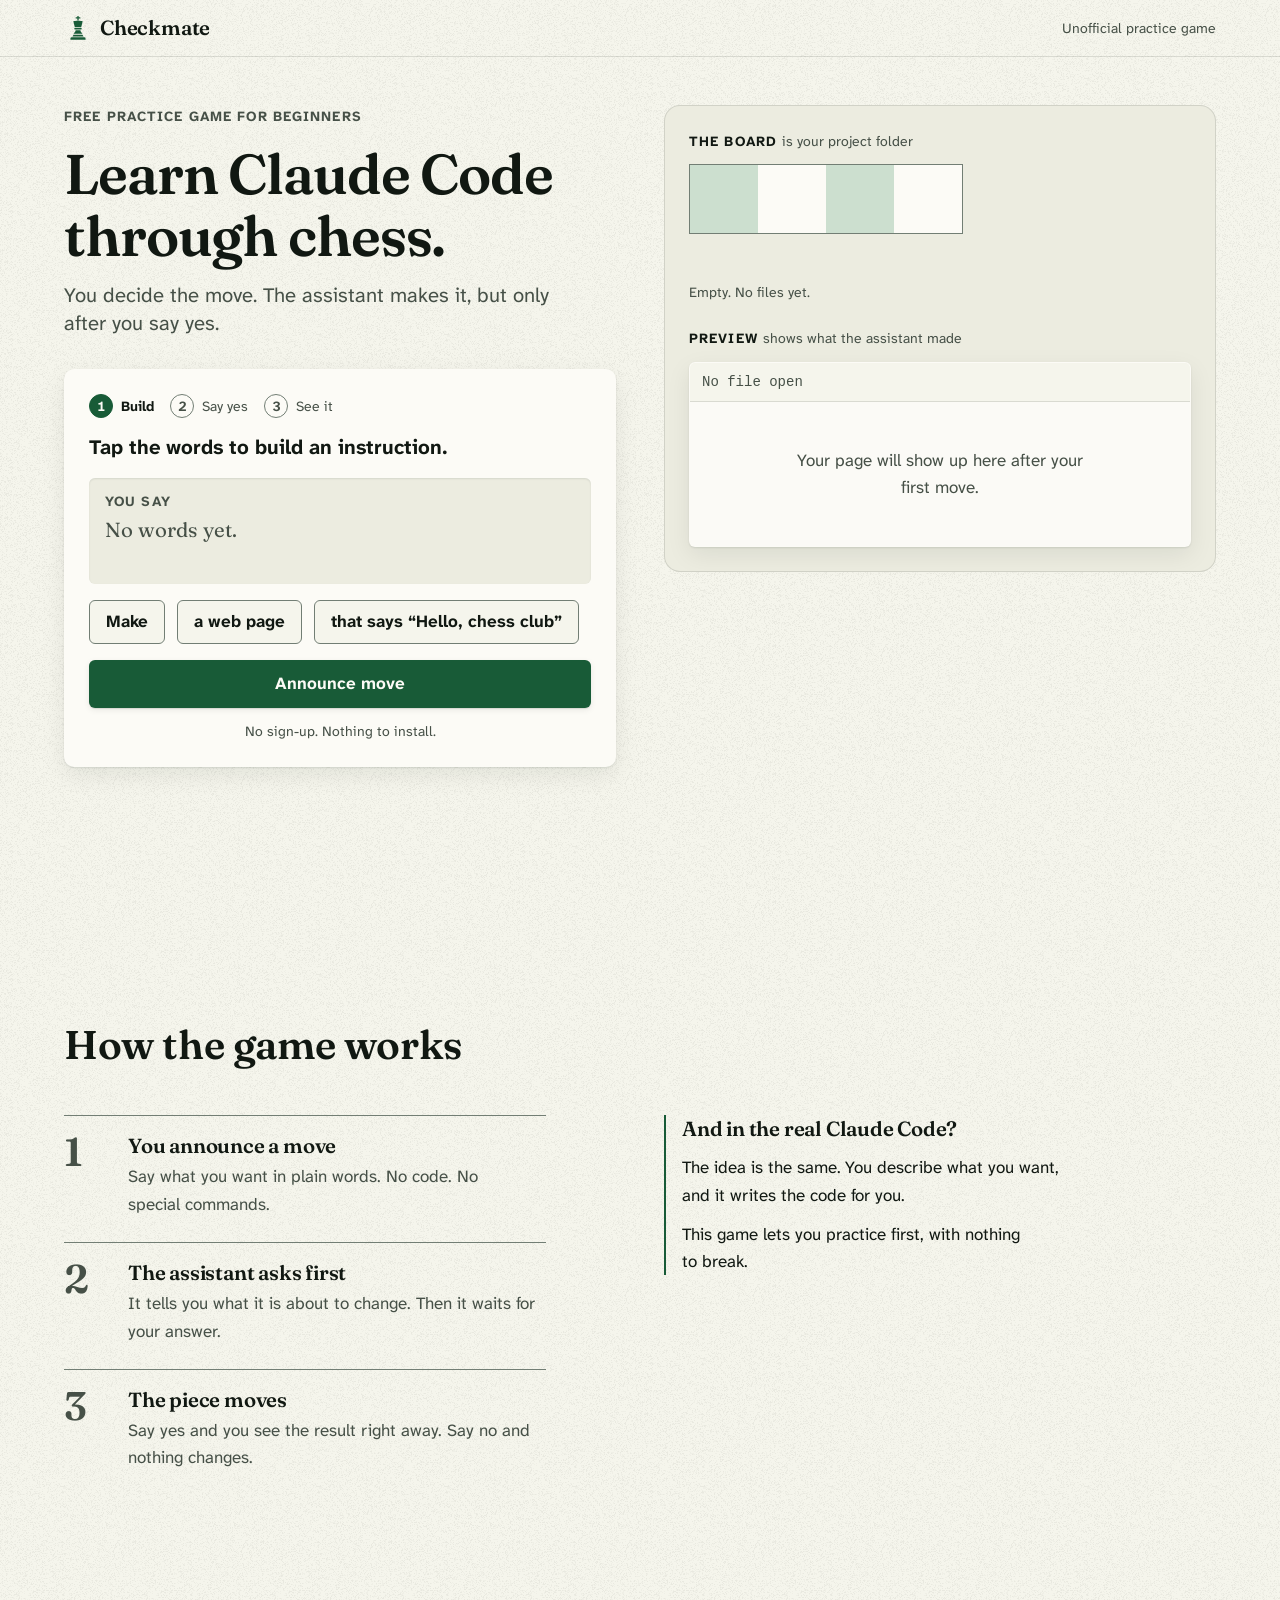
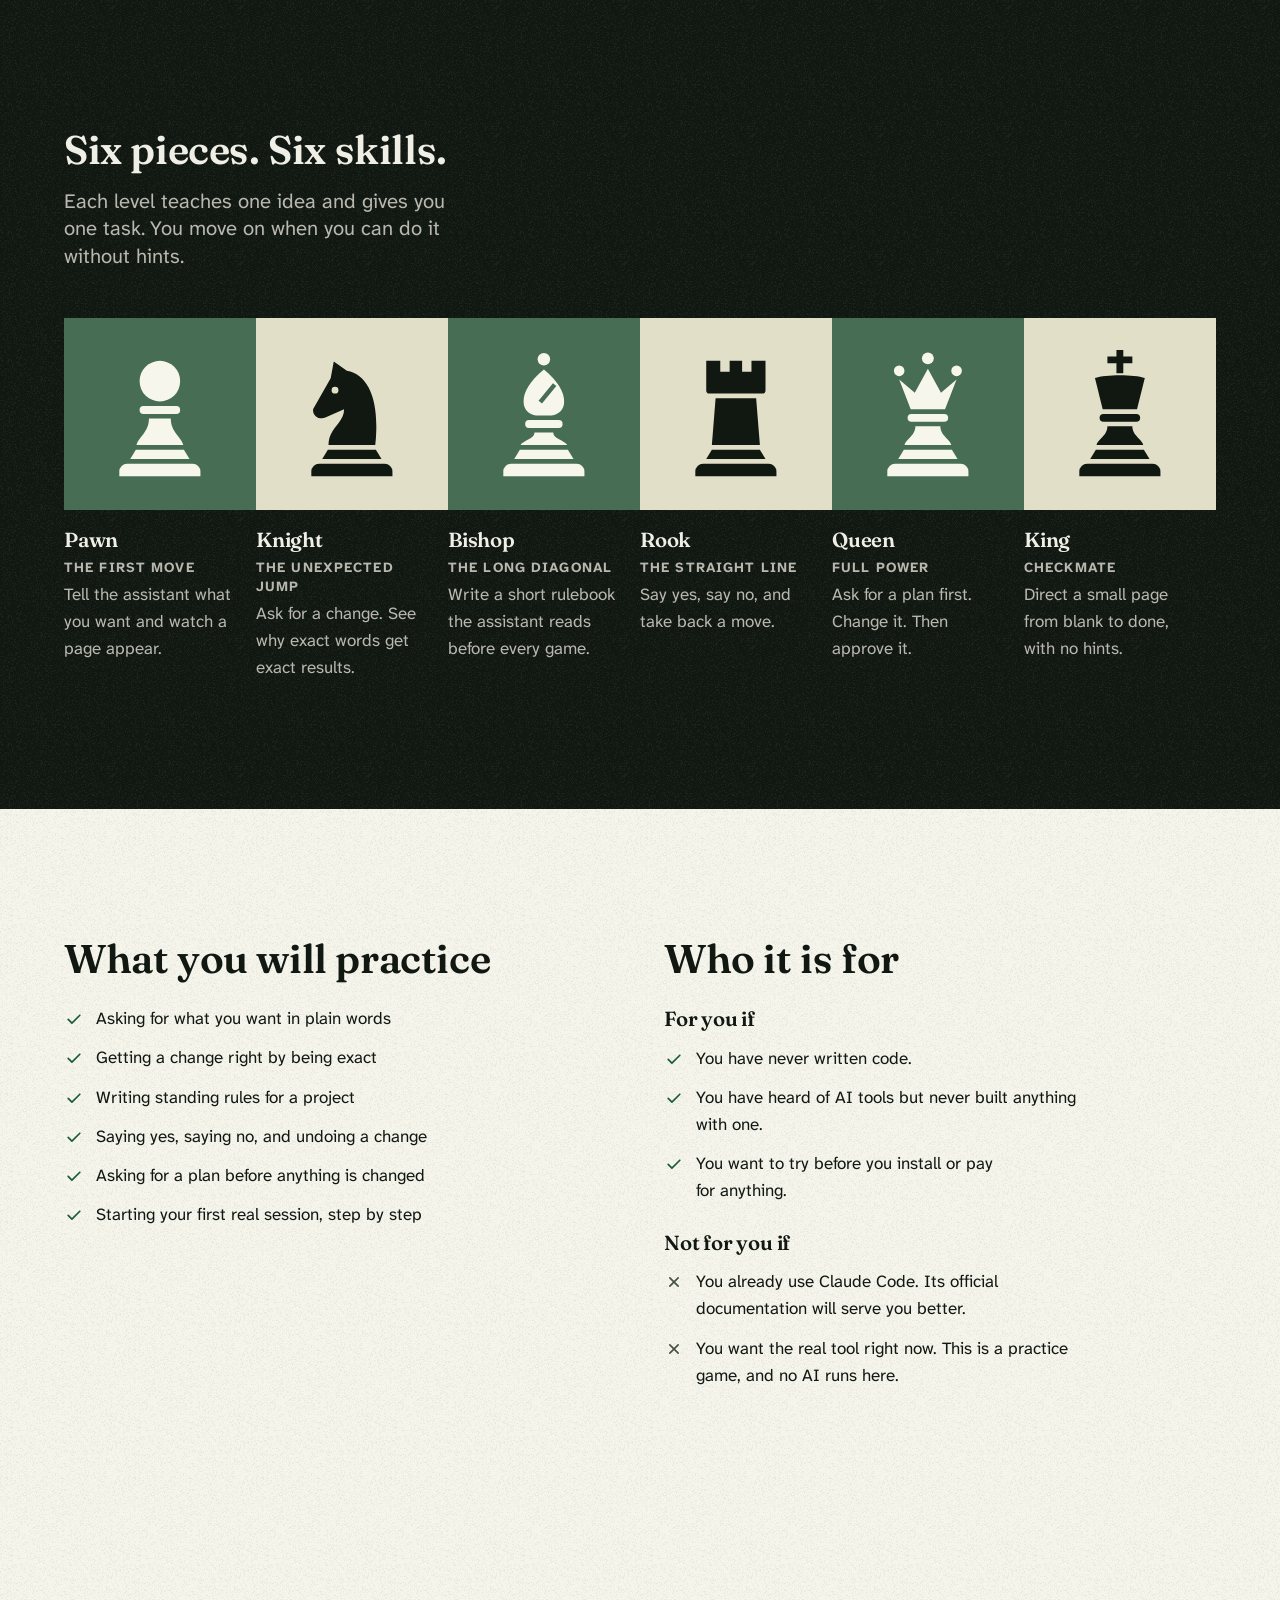
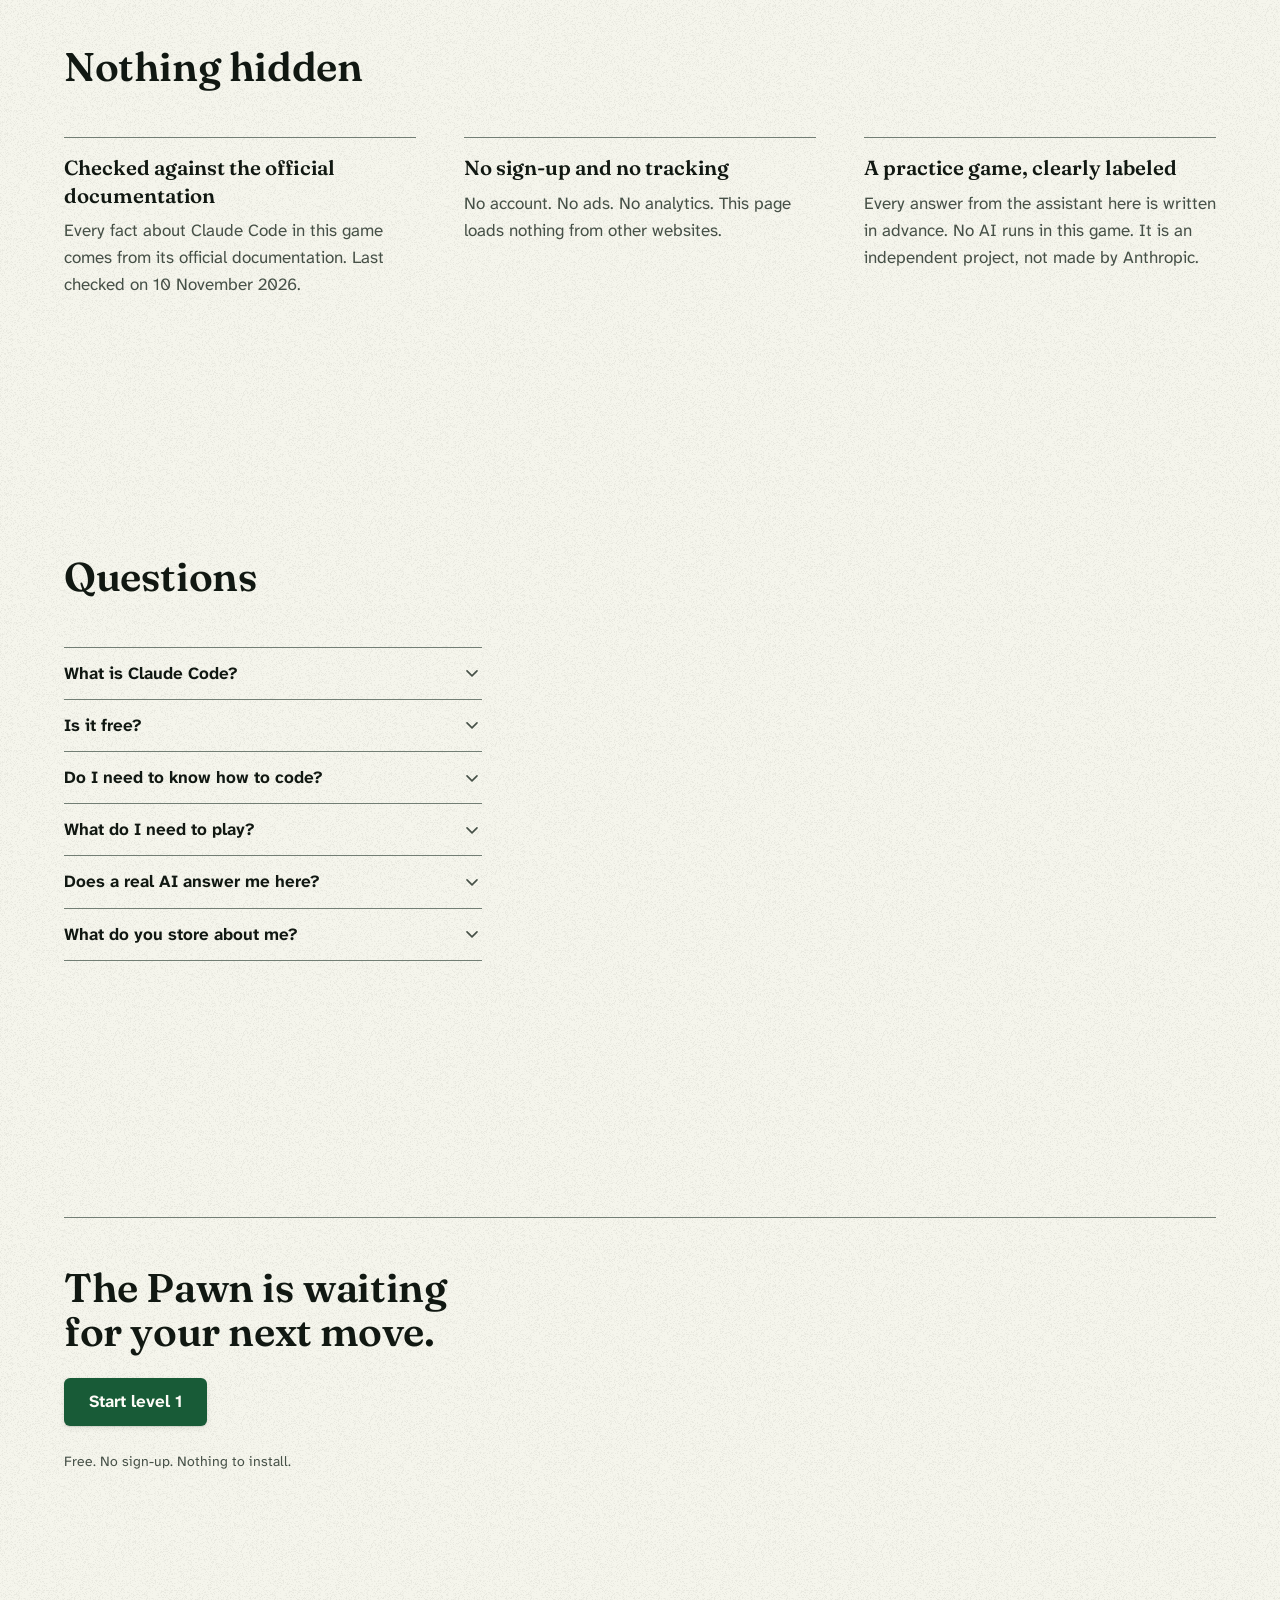
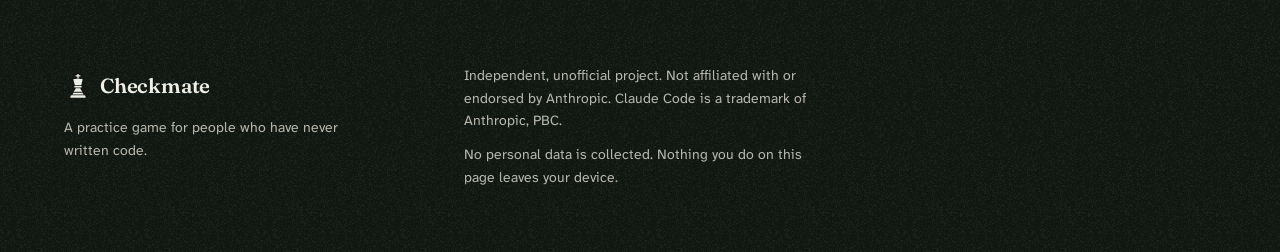
==== commit f8088857: "M3: levels 2 to 4 (Knight, Bishop, Rook) - Level 2 (Knight): a vague change gets a fixed guess, an e" ====
--- a/site/index.html
+++ b/site/index.html
@@ -76,6 +76,9 @@
     </symbol>
     <symbol id="icon-back" viewBox="0 0 24 24">
       <path d="M19 12H5M11 6l-6 6 6 6" fill="none" stroke="currentColor" stroke-width="2" stroke-linecap="round" stroke-linejoin="round"/>
+    </symbol>
+    <symbol id="icon-repeat" viewBox="0 0 24 24">
+      <path d="M4 12a8 8 0 0 1 13.5-5.8L20 8.5M20 4v4.5h-4.5M20 12a8 8 0 0 1-13.5 5.8L4 15.5M4 20v-4.5h4.5" fill="none" stroke="currentColor" stroke-width="2" stroke-linecap="round" stroke-linejoin="round"/>
     </symbol>
     <symbol id="icon-lock" viewBox="0 0 24 24">
       <path d="M7.5 11V8a4.5 4.5 0 0 1 9 0v3M6.5 11h11a1.5 1.5 0 0 1 1.5 1.5v6a1.5 1.5 0 0 1-1.5 1.5h-11A1.5 1.5 0 0 1 5 18.500v-6A1.5 1.5 0 0 1 6.5 11z" fill="none" stroke="currentColor" stroke-width="2" stroke-linecap="round" stroke-linejoin="round"/>
--- a/site/css/tokens.css
+++ b/site/css/tokens.css
@@ -38,6 +38,15 @@
   --c-board-a: #fcfbf6;
   --c-board-b: #ccdfcf;
   --c-board-edge: #727e74;
+  --c-demo-paper: #fbfaf6;
+  --c-demo-ink: #111812;
+  --c-demo-muted: #465047;
+  --c-demo-green: #00572e;
+  --c-demo-blue: #02468b;
+  --c-demo-red: #9e1614;
+  --c-demo-bg-green: #d4f0dc;
+  --c-demo-bg-blue: #d7eaff;
+  --c-demo-bg-red: #ffe3df;
   --c-error: #af2b25;
   --c-warn: #ad7300;
   --c-focus: #185b37;
@@ -74,6 +83,15 @@
     --c-board-a: #29302a;
     --c-board-b: #334539;
     --c-board-edge: #6f7b71;
+    --c-demo-paper: #fbfaf6;
+    --c-demo-ink: #111812;
+    --c-demo-muted: #465047;
+    --c-demo-green: #00572e;
+    --c-demo-blue: #02468b;
+    --c-demo-red: #9e1614;
+    --c-demo-bg-green: #d4f0dc;
+    --c-demo-bg-blue: #d7eaff;
+    --c-demo-bg-red: #ffe3df;
     --c-error: #f2897c;
     --c-warn: #e6b55d;
     --c-focus: #7fbb93;
@@ -112,6 +130,15 @@
     --c-board-a: oklch(0.988 0.007 105);
     --c-board-b: oklch(0.885 0.03 150);
     --c-board-edge: oklch(0.58 0.02 150);
+    --c-demo-paper: oklch(0.985 0.006 100);
+    --c-demo-ink: oklch(0.2 0.015 150);
+    --c-demo-muted: oklch(0.42 0.02 150);
+    --c-demo-green: oklch(0.4 0.1 155);
+    --c-demo-blue: oklch(0.4 0.13 255);
+    --c-demo-red: oklch(0.45 0.17 28);
+    --c-demo-bg-green: oklch(0.93 0.04 155);
+    --c-demo-bg-blue: oklch(0.93 0.035 250);
+    --c-demo-bg-red: oklch(0.94 0.035 25);
     --c-error: oklch(0.5 0.17 28);
     --c-warn: oklch(0.6 0.13 75);
     --c-focus: oklch(0.42 0.09 155);
@@ -148,6 +175,15 @@
       --c-board-a: oklch(0.3 0.015 150);
       --c-board-b: oklch(0.37 0.03 155);
       --c-board-edge: oklch(0.57 0.02 150);
+      --c-demo-paper: oklch(0.985 0.006 100);
+      --c-demo-ink: oklch(0.2 0.015 150);
+      --c-demo-muted: oklch(0.42 0.02 150);
+      --c-demo-green: oklch(0.4 0.1 155);
+      --c-demo-blue: oklch(0.4 0.13 255);
+      --c-demo-red: oklch(0.45 0.17 28);
+      --c-demo-bg-green: oklch(0.93 0.04 155);
+      --c-demo-bg-blue: oklch(0.93 0.035 250);
+      --c-demo-bg-red: oklch(0.94 0.035 25);
       --c-error: oklch(0.74 0.13 28);
       --c-warn: oklch(0.8 0.12 80);
       --c-focus: oklch(0.74 0.085 155);
@@ -176,7 +212,7 @@
   --fs-300: 1.275rem;
   --fs-400: 1.53rem;
   --fs-500: clamp(1.8375rem, 1.55rem + 1.3vw, 2.5rem);
-  --fs-600: clamp(2.25rem, 1.6rem + 2.9vw, 3.5rem);
+  --fs-600: clamp(2.25rem, 0.375rem + 3.9vw, 3.5rem);
 
   /* Weights. */
   --fw-body: 400;
@@ -225,7 +261,7 @@
   --badge: 1.25rem;
   --step-dot: 1.5rem;
   --sq: clamp(3rem, 2.4rem + 4vw, 4.25rem);
-  --track-sq: 2.75rem;
+  --track-sq: 2.25rem;
   --map-max: 27rem;
   --piece-scale: 78%;
   --preview-min: 9rem;
--- a/site/css/game.css
+++ b/site/css/game.css
@@ -97,7 +97,8 @@
 /* ---------- Where am I: the piece on its track (level page) ---------- */
 .track {
   display: grid;
-  grid-template-columns: repeat(5, var(--track-sq));
+  grid-auto-flow: column;
+  grid-auto-columns: var(--track-sq);
   gap: var(--sp-1) 0;
   justify-content: start;
   font-size: var(--fs-100);
@@ -355,7 +356,6 @@
   height: var(--icon-lg);
   padding: var(--sp-1);
   border-radius: var(--r-full);
-  background-color: var(--c-surface-sunk);
   color: var(--c-ink);
 }
 
@@ -551,17 +551,38 @@
   color: var(--c-ink-muted);
 }
 
+/* The preview is a web page in a window: it stays light in both themes, like a real page. */
 .preview__page {
   display: grid;
   place-items: center;
   min-height: var(--preview-min);
   padding: var(--sp-5);
+  background-color: var(--c-demo-paper);
+  color: var(--c-demo-ink);
   text-align: center;
+}
+
+.preview__page[data-bg="green"] {
+  background-color: var(--c-demo-bg-green);
+}
+
+.preview__page[data-bg="blue"] {
+  background-color: var(--c-demo-bg-blue);
+}
+
+.preview__page[data-bg="red"] {
+  background-color: var(--c-demo-bg-red);
 }
 
 .preview__empty {
   max-width: var(--measure-short);
-  color: var(--c-ink-muted);
+  color: var(--c-demo-muted);
+}
+
+.preview__site {
+  display: grid;
+  gap: var(--sp-4);
+  width: 100%;
 }
 
 .preview__heading {
@@ -570,9 +591,38 @@
   font-weight: var(--fw-display);
   line-height: var(--lh-tight);
   letter-spacing: var(--ls-heading);
+  color: var(--c-demo-ink);
   text-wrap: balance;
   overflow-wrap: anywhere;
   animation: rise var(--dur-move) var(--ease-out) both;
+}
+
+.preview__heading[data-color="green"] {
+  color: var(--c-demo-green);
+}
+
+.preview__heading[data-color="blue"] {
+  color: var(--c-demo-blue);
+}
+
+.preview__heading[data-color="red"] {
+  color: var(--c-demo-red);
+}
+
+.preview__heading[data-size="large"] {
+  font-size: var(--fs-600);
+}
+
+.preview__heading[data-size="small"] {
+  font-size: var(--fs-300);
+}
+
+.preview__footer {
+  padding-top: var(--sp-3);
+  border-top: var(--hairline) solid var(--c-demo-muted);
+  font-size: var(--fs-100);
+  color: var(--c-demo-muted);
+  overflow-wrap: anywhere;
 }
 
 /* A plain text note: what the assistant makes when the prompt does not name a web page. */
@@ -582,7 +632,9 @@
   font-family: var(--font-mono);
   font-size: var(--fs-100);
   text-align: left;
+  white-space: pre-line;
   overflow-wrap: anywhere;
+  color: var(--c-demo-ink);
   animation: rise var(--dur-move) var(--ease-out) both;
 }
 
@@ -856,3 +908,43 @@
 .win__mark-row {
   display: flex;
 }
+
+/* ---------- Typed answers ---------- */
+.stage__type {
+  display: grid;
+  gap: var(--sp-2);
+}
+
+.field {
+  display: block;
+  width: 100%;
+  min-height: var(--tap);
+  padding: var(--sp-3) var(--sp-4);
+  border: var(--hairline) solid var(--c-line-strong);
+  border-radius: var(--r-2);
+  background-color: var(--c-surface);
+  box-shadow: var(--shadow-inset);
+  font: inherit;
+  font-size: var(--fs-200);
+  line-height: var(--lh-snug);
+  color: var(--c-ink);
+  resize: vertical;
+}
+
+.field:disabled {
+  background-color: var(--c-surface-sunk);
+  color: var(--c-ink-muted);
+}
+
+@media (hover: hover) and (pointer: fine) {
+  .field:not(:disabled):hover {
+    border-color: var(--c-ink);
+  }
+}
+
+/* ---------- Before / After ---------- */
+.compare {
+  display: flex;
+  flex-wrap: wrap;
+  gap: var(--sp-2);
+}
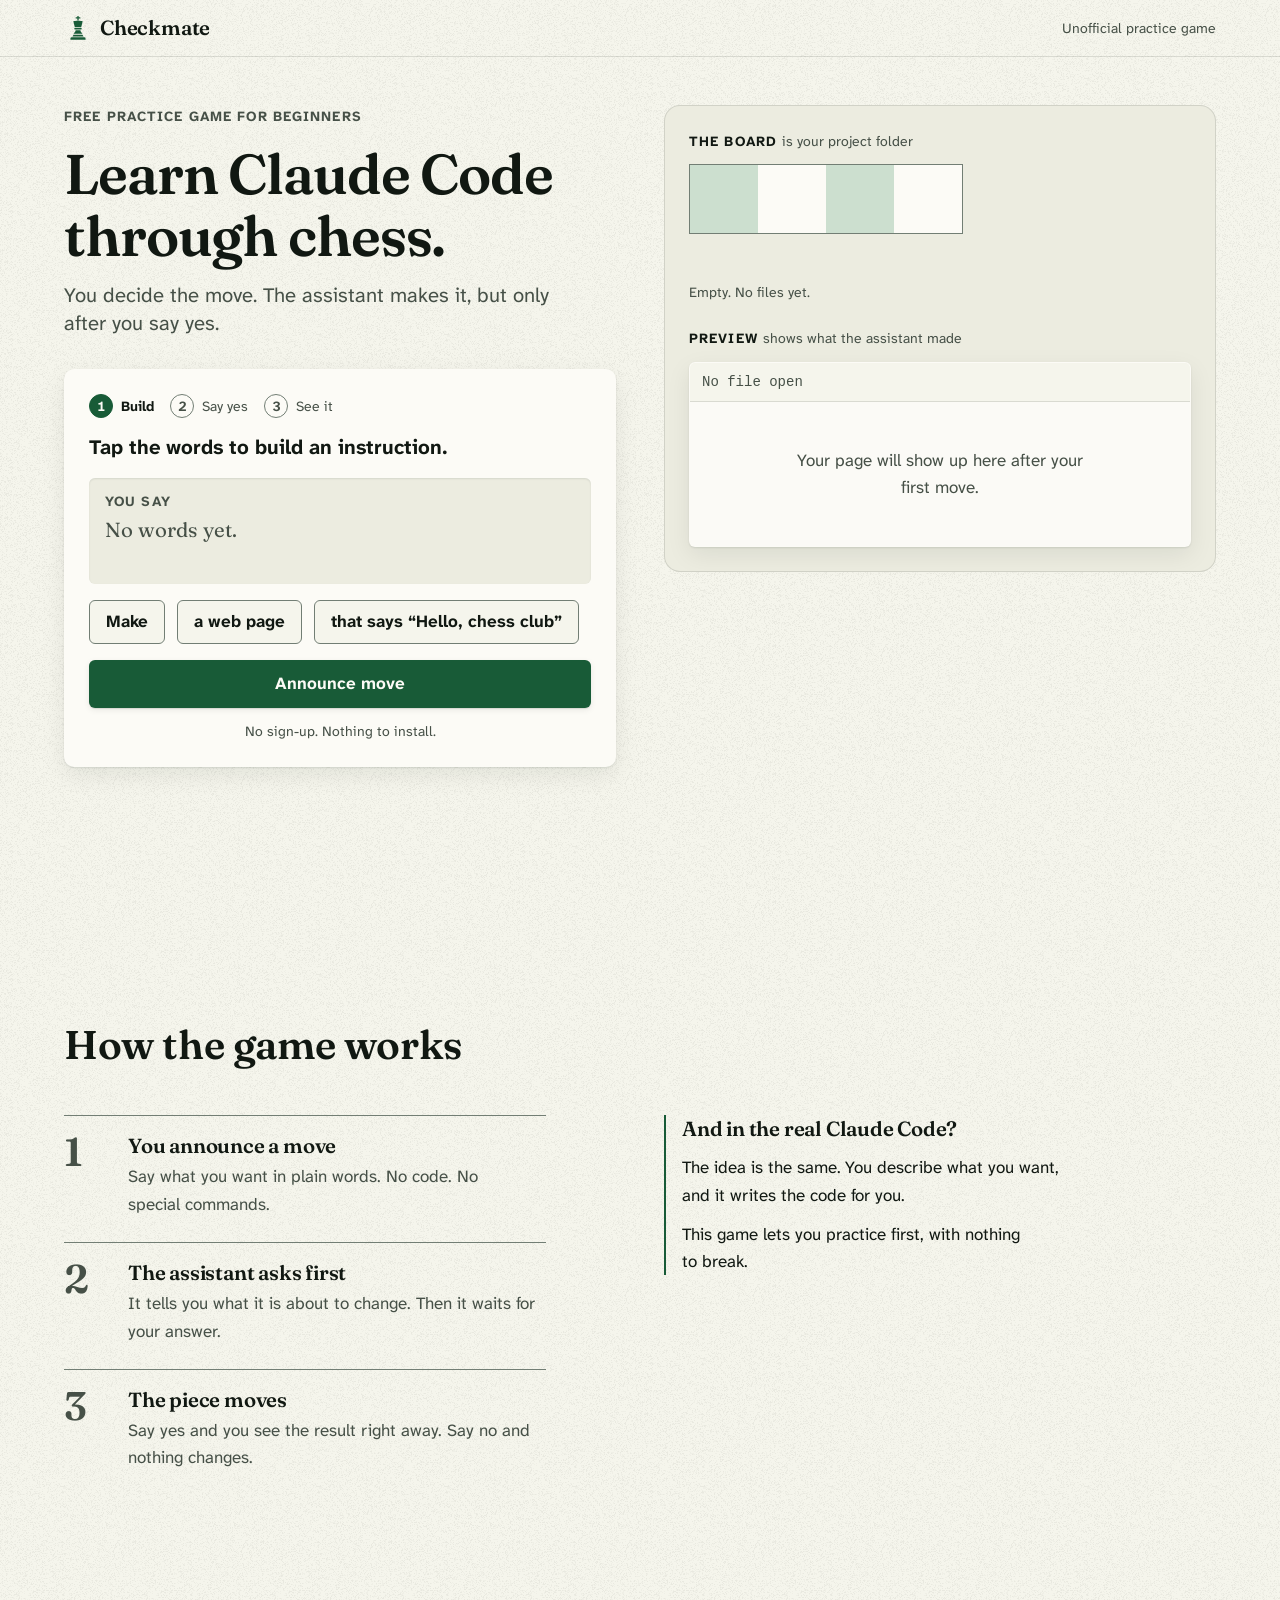
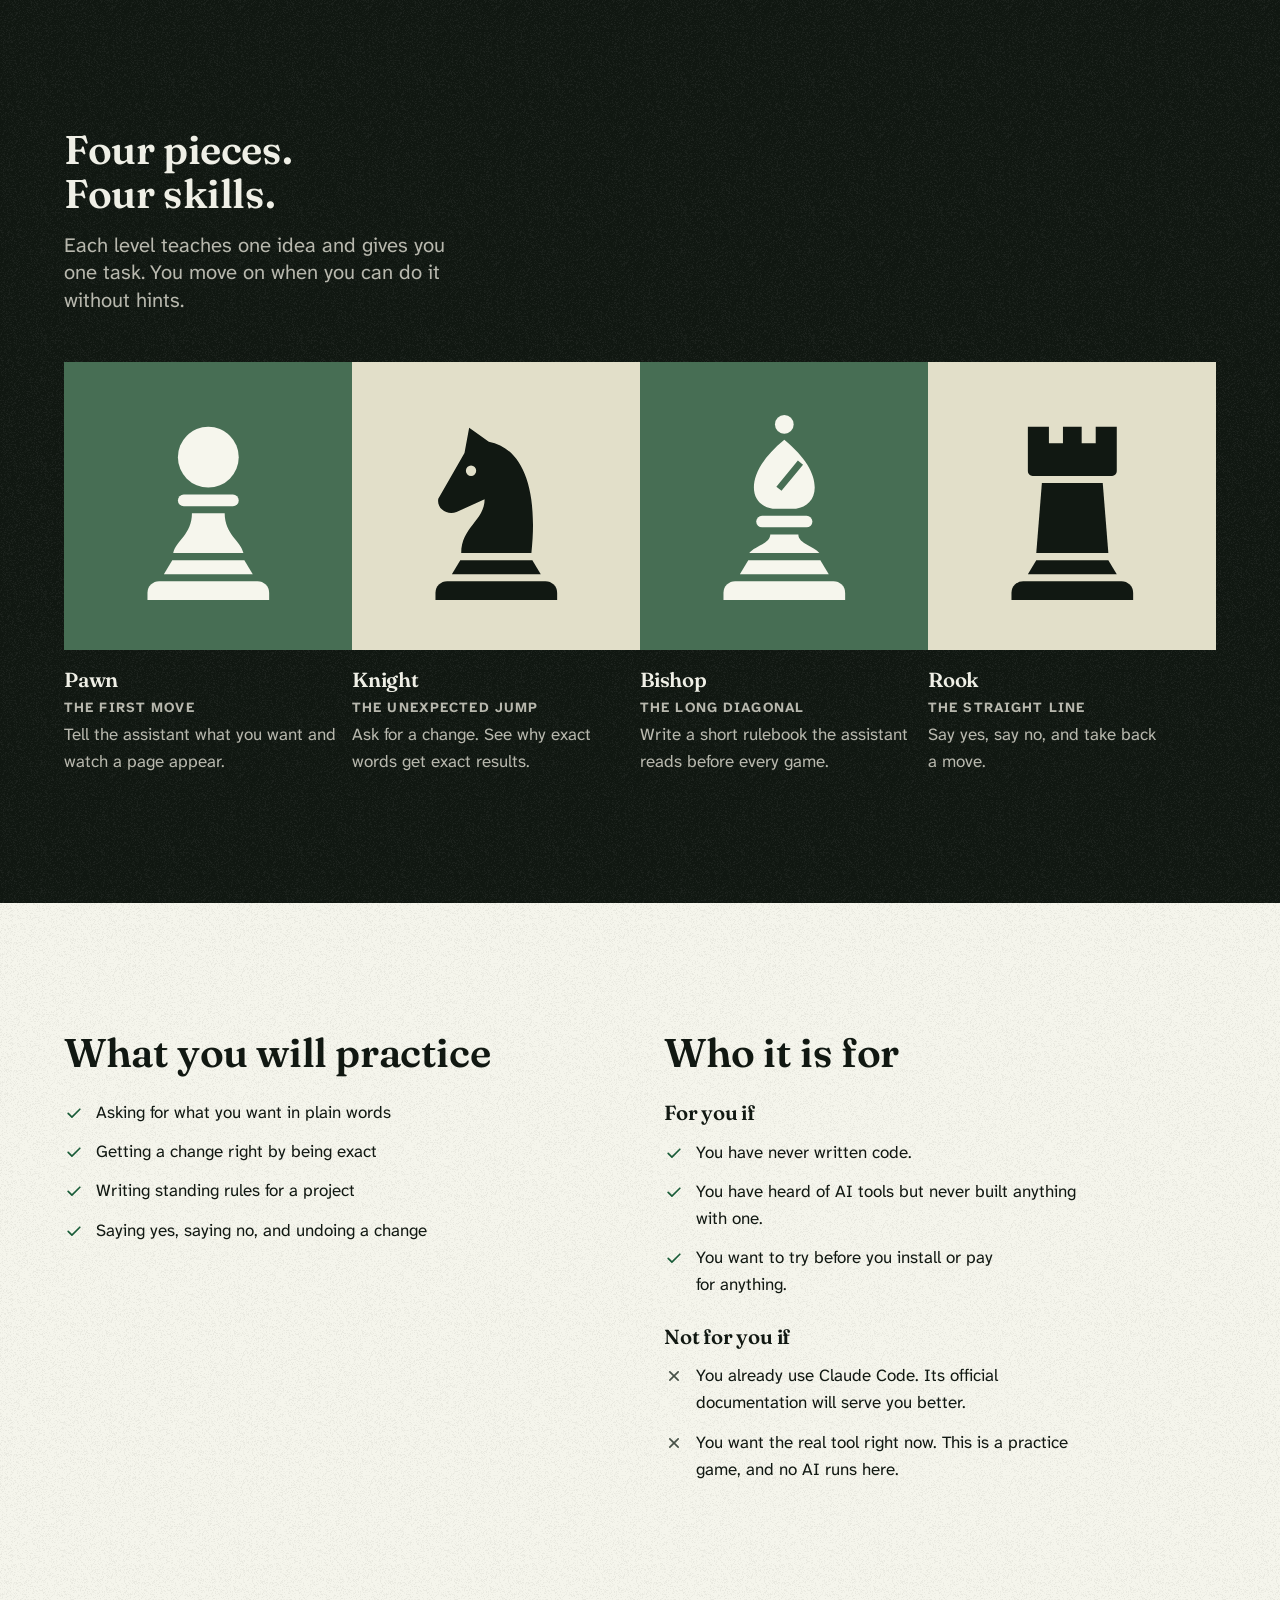
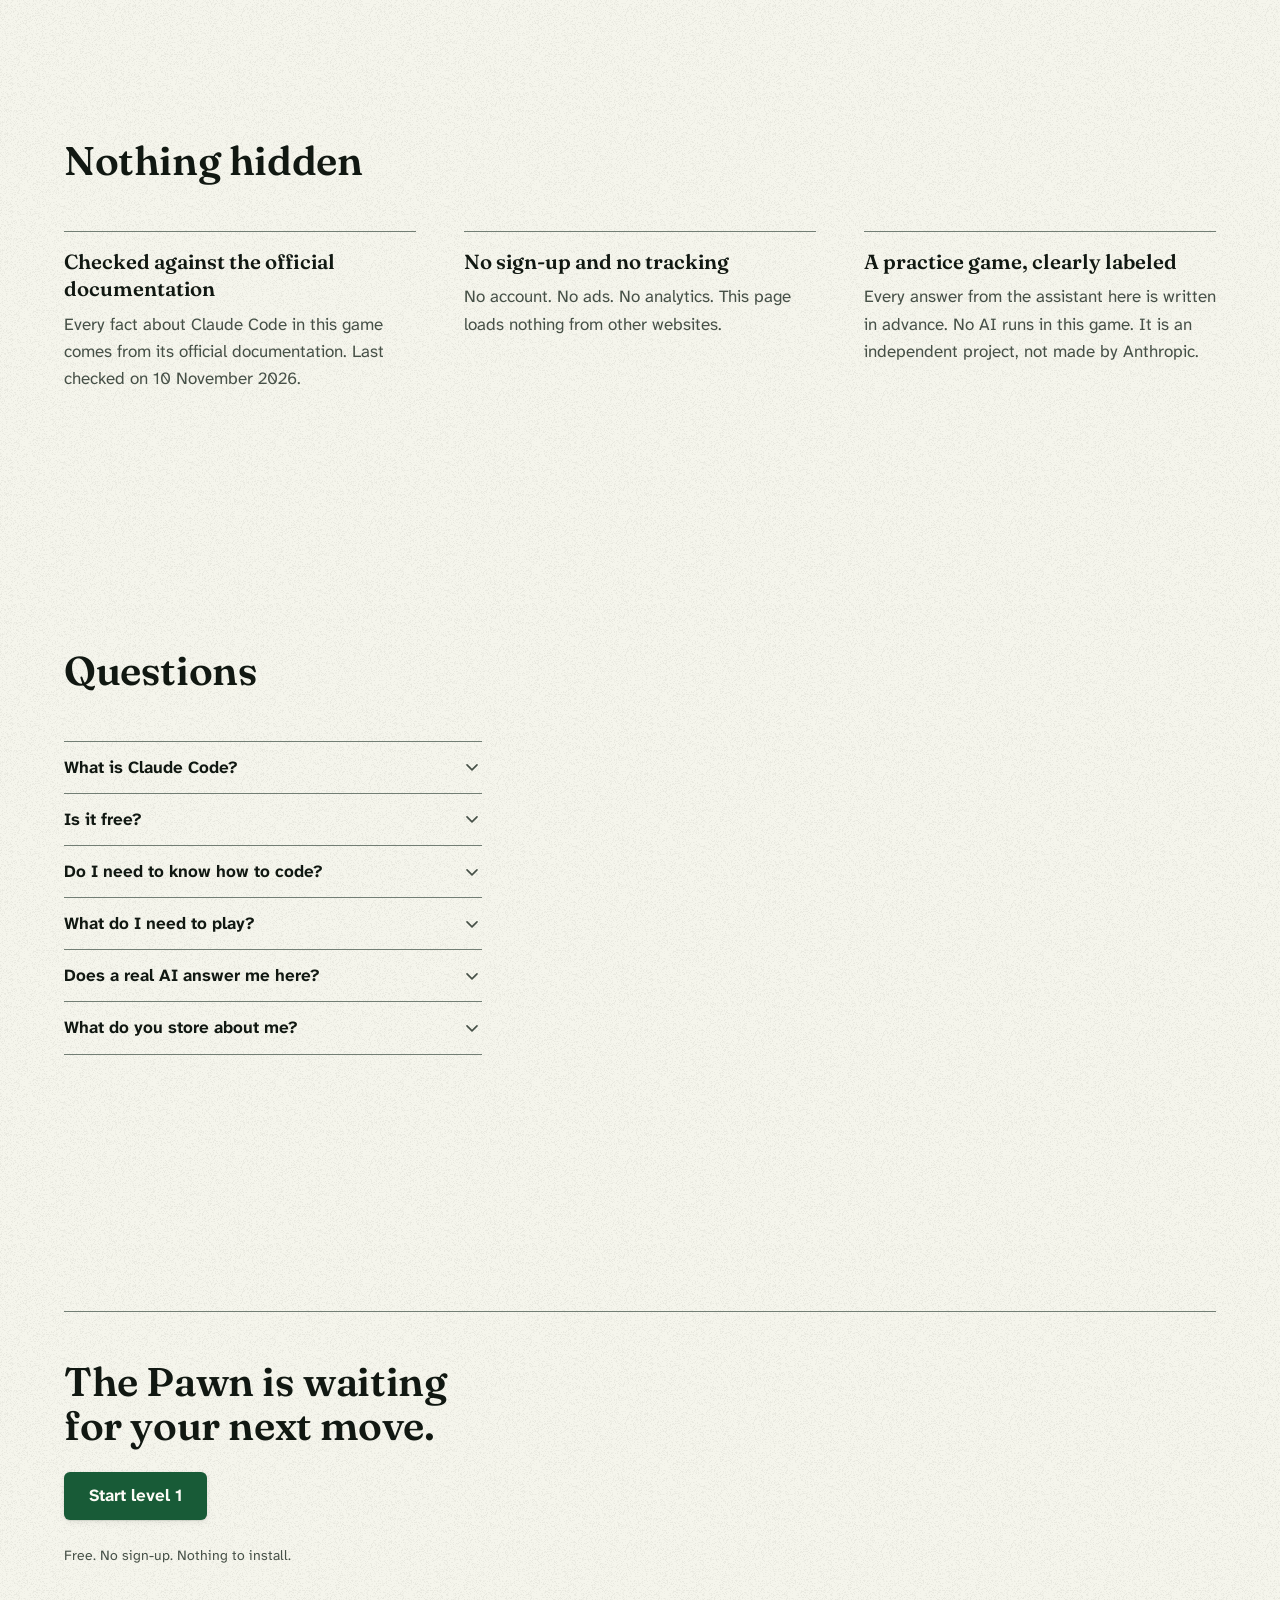
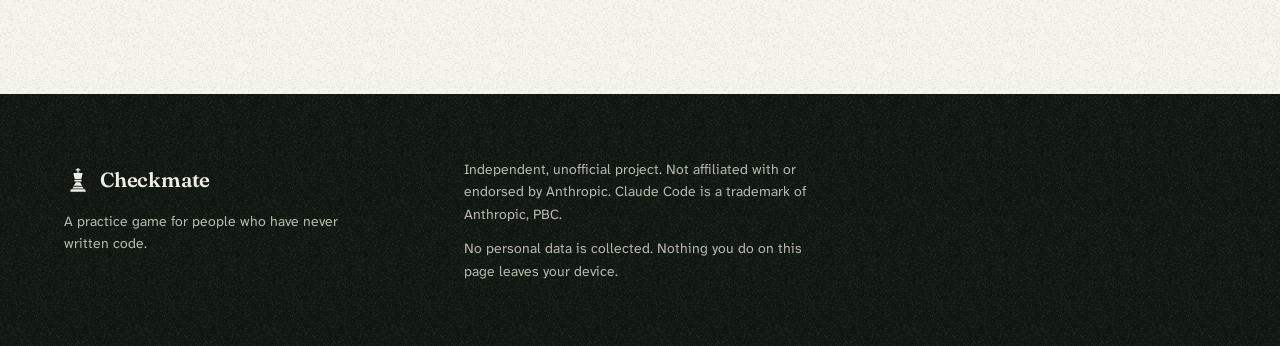
==== commit d224a44f: "M3 review: clearer level 2, honest landing page, open risk recorded - Level 2 now says the assistant" ====
--- a/site/index.html
+++ b/site/index.html
@@ -4,7 +4,7 @@
   <meta charset="utf-8">
   <meta name="viewport" content="width=device-width, initial-scale=1, viewport-fit=cover">
   <title>Checkmate — a practice game for learning Claude Code</title>
-  <meta name="description" content="Checkmate is a free practice game for complete beginners. Learn to direct Claude Code in six short, chess-themed levels. No sign-up. Nothing to install.">
+  <meta name="description" content="Checkmate is a free practice game for complete beginners. Learn to direct Claude Code in short, chess-themed levels. No sign-up. Nothing to install.">
   <meta name="theme-color" content="#f5f5ec" media="(prefers-color-scheme: light)">
   <meta name="theme-color" content="#151b16" media="(prefers-color-scheme: dark)">
   <link rel="icon" href="assets/img/favicon.svg" type="image/svg+xml">
@@ -226,7 +226,7 @@
     <section class="section levels band" aria-labelledby="levels-title">
       <div class="container">
         <div class="section__head">
-          <h2 id="levels-title">Six pieces. Six skills.</h2>
+          <h2 id="levels-title">Four pieces. Four skills.</h2>
           <p class="section__lead">Each level teaches one idea and gives you one task. You move on when you can do it without hints.</p>
         </div>
         <ol class="rank">
@@ -256,20 +256,6 @@
             <div class="rank__text">
               <h3 class="rank__name">Rook <span class="rank__move">The straight line</span></h3>
               <p>Say yes, say no, and take back a move.</p>
-            </div>
-          </li>
-          <li class="rank__item">
-            <span class="rank__sq sq sq--dark"><svg class="piece" fill="currentColor" aria-hidden="true" focusable="false"><use href="#piece-queen"/></svg></span>
-            <div class="rank__text">
-              <h3 class="rank__name">Queen <span class="rank__move">Full power</span></h3>
-              <p>Ask for a plan first. Change it. Then approve it.</p>
-            </div>
-          </li>
-          <li class="rank__item">
-            <span class="rank__sq sq sq--light"><svg class="piece" fill="currentColor" aria-hidden="true" focusable="false"><use href="#piece-king"/></svg></span>
-            <div class="rank__text">
-              <h3 class="rank__name">King <span class="rank__move">Checkmate</span></h3>
-              <p>Direct a small page from blank to done, with no hints.</p>
             </div>
           </li>
         </ol>
@@ -285,8 +271,6 @@
             <li><svg aria-hidden="true" focusable="false"><use href="#icon-check"/></svg>Getting a change right by being exact</li>
             <li><svg aria-hidden="true" focusable="false"><use href="#icon-check"/></svg>Writing standing rules for a project</li>
             <li><svg aria-hidden="true" focusable="false"><use href="#icon-check"/></svg>Saying yes, saying no, and undoing a change</li>
-            <li><svg aria-hidden="true" focusable="false"><use href="#icon-check"/></svg>Asking for a plan before anything is changed</li>
-            <li><svg aria-hidden="true" focusable="false"><use href="#icon-check"/></svg>Starting your first real session, step by step</li>
           </ul>
         </div>
         <div class="fit__col col-6">
@@ -362,7 +346,7 @@
             <summary class="faq__q">What do I need to play?<svg aria-hidden="true" focusable="false"><use href="#icon-chevron"/></svg></summary>
             <div class="faq__a">
               <p>A phone, a tablet or a computer with a web browser.</p>
-              <p>Later, for the first real session this game prepares you for, you will need a computer.</p>
+              <p>To use the real Claude Code later, you will need a computer.</p>
             </div>
           </details>
           <details class="faq__item">
--- a/site/css/game.css
+++ b/site/css/game.css
@@ -525,6 +525,10 @@
   color: var(--c-piece-light);
 }
 
+.sq--edited {
+  box-shadow: inset 0 0 0 var(--line-bold) var(--c-accent);
+}
+
 .piece {
   width: var(--piece-scale);
   height: var(--piece-scale);
--- a/site/css/landing.css
+++ b/site/css/landing.css
@@ -174,7 +174,8 @@
 
 @media (min-width: 64em) {
   .rank {
-    grid-template-columns: repeat(6, minmax(0, 1fr));
+    grid-auto-flow: column;
+    grid-auto-columns: minmax(0, 1fr);
   }
 
   .rank__item {
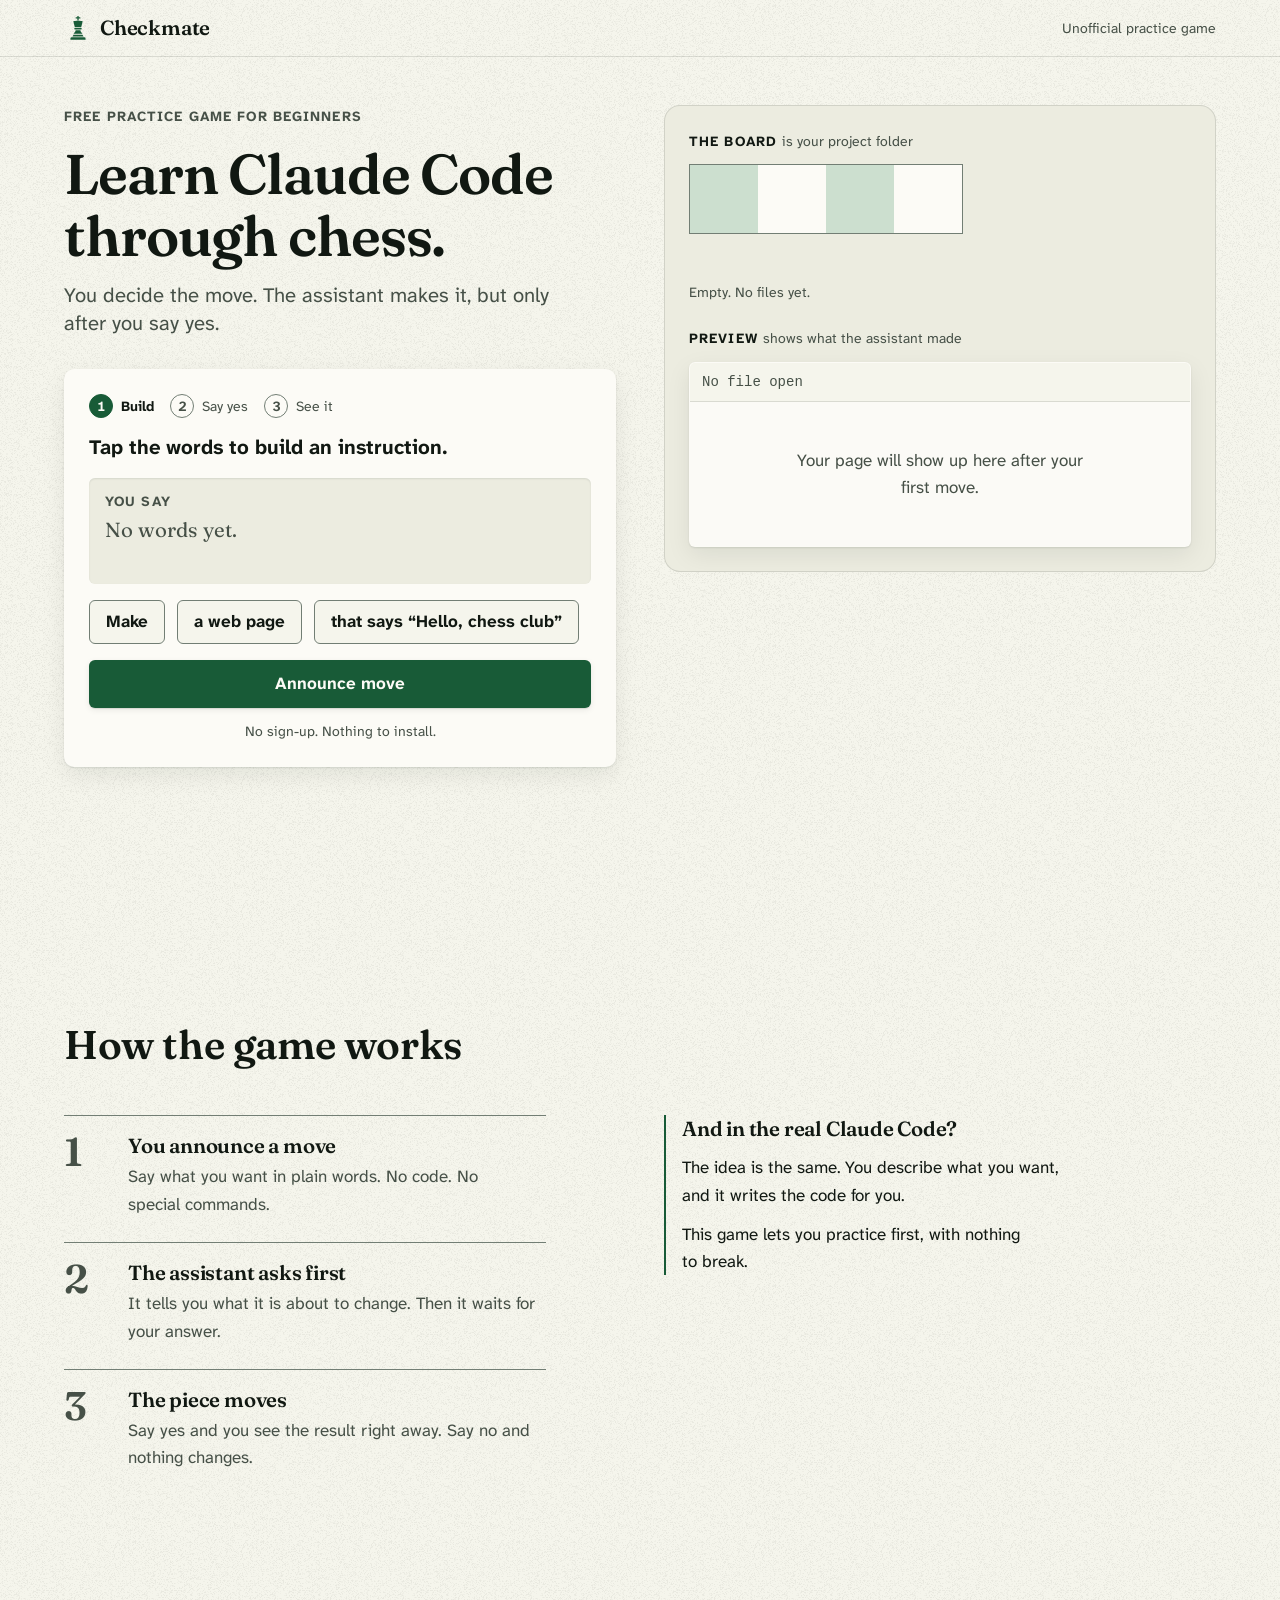
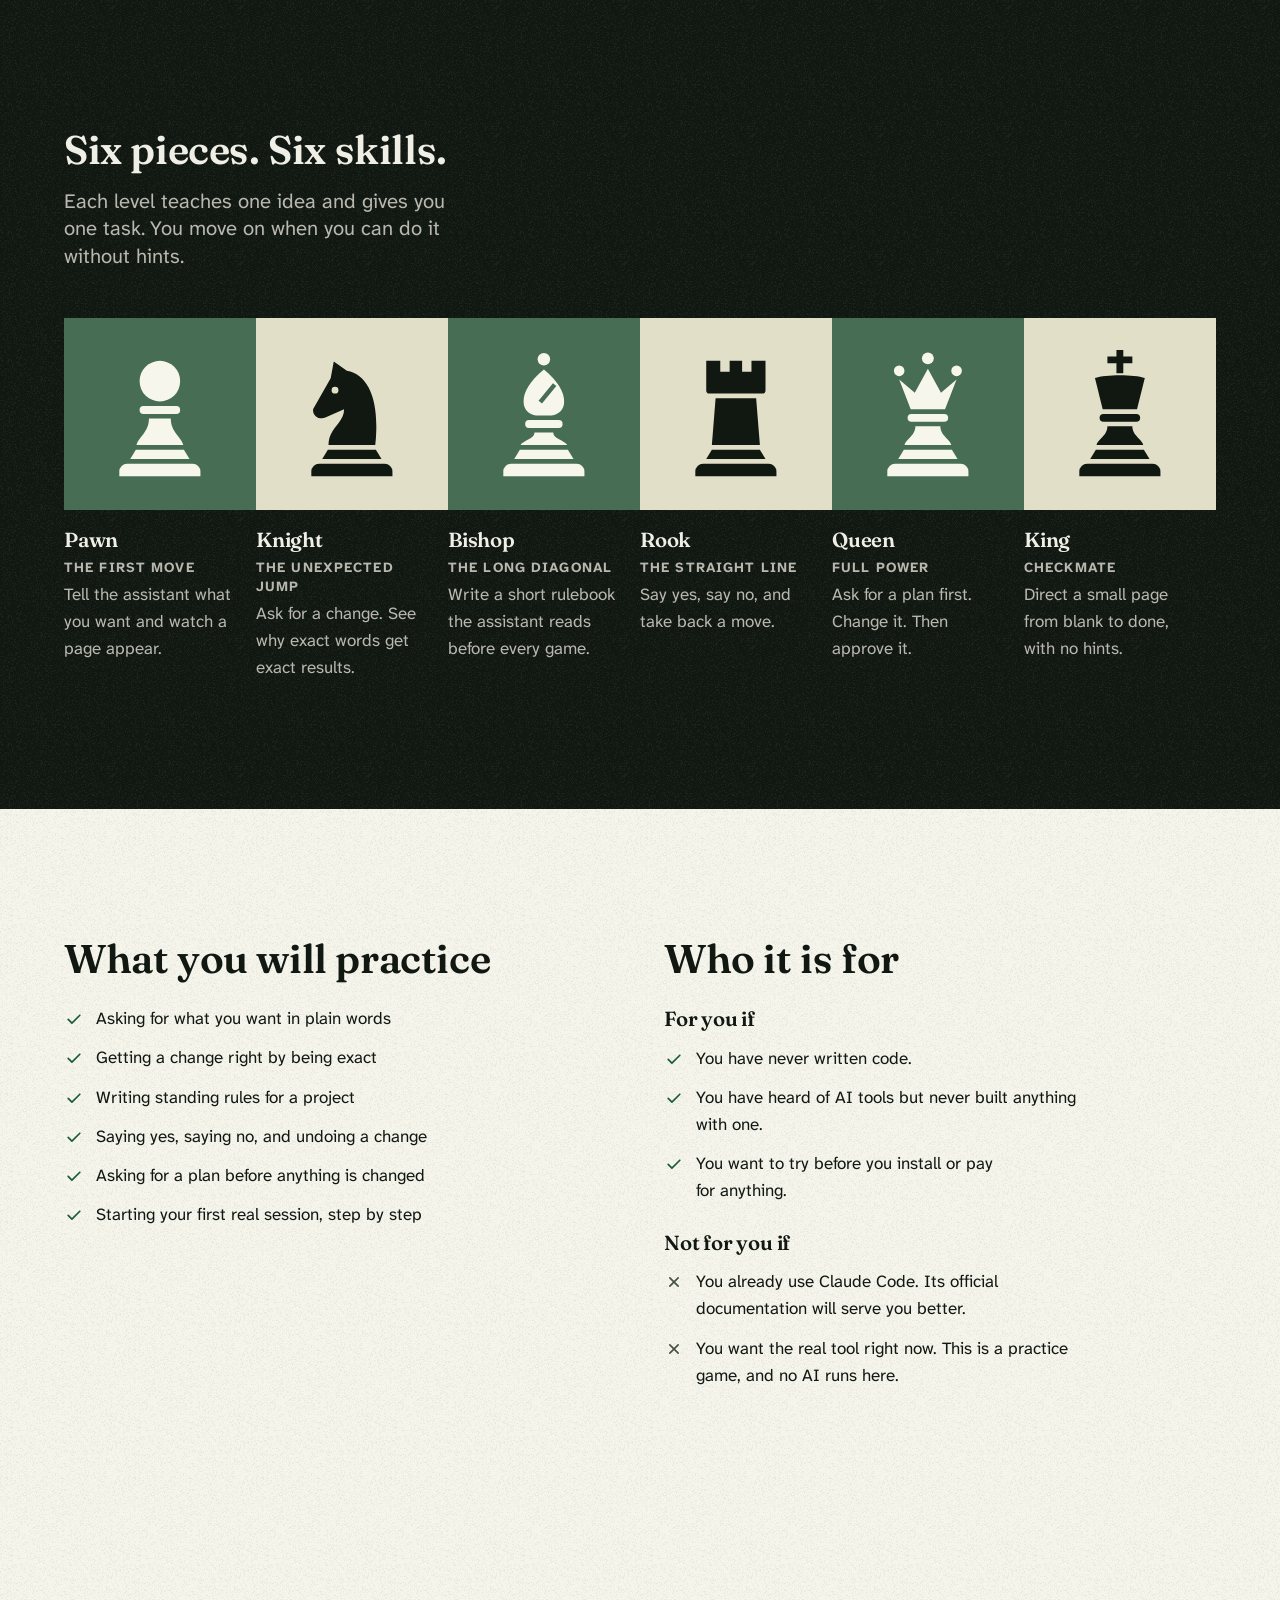
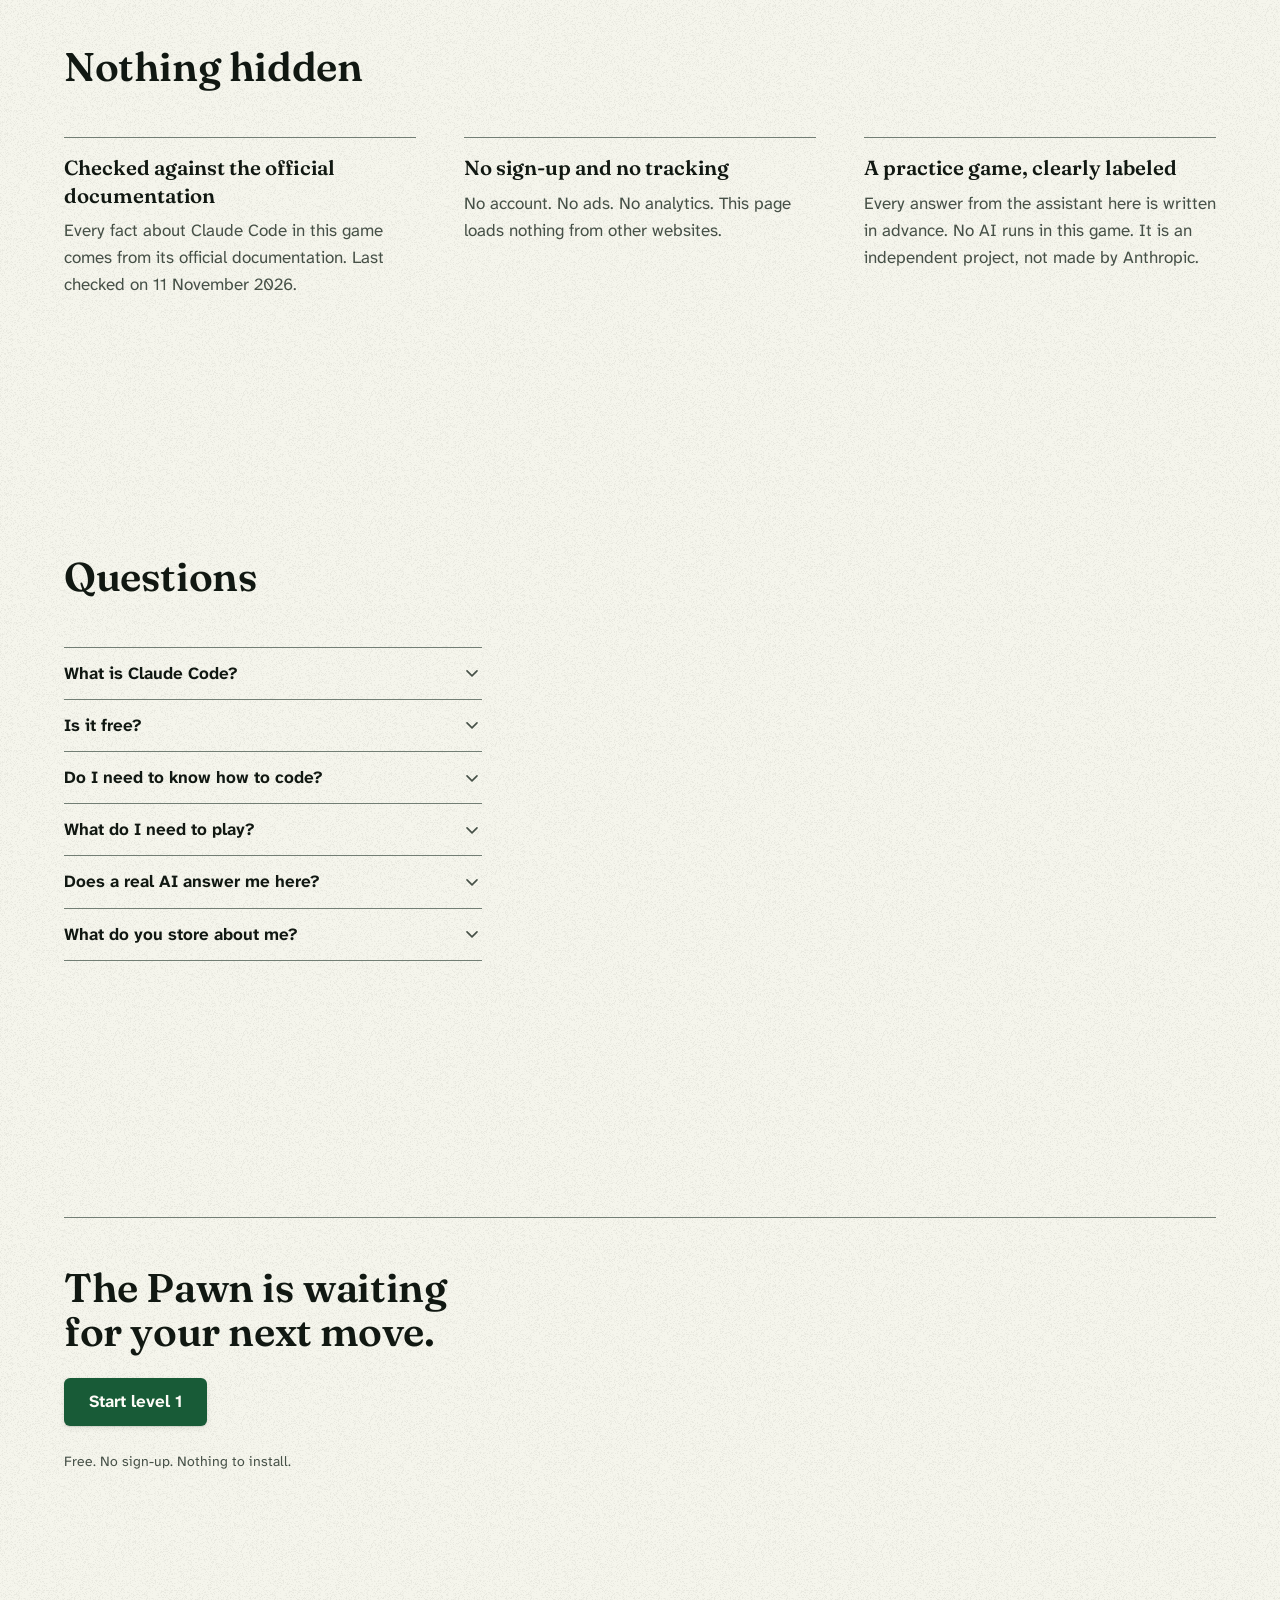
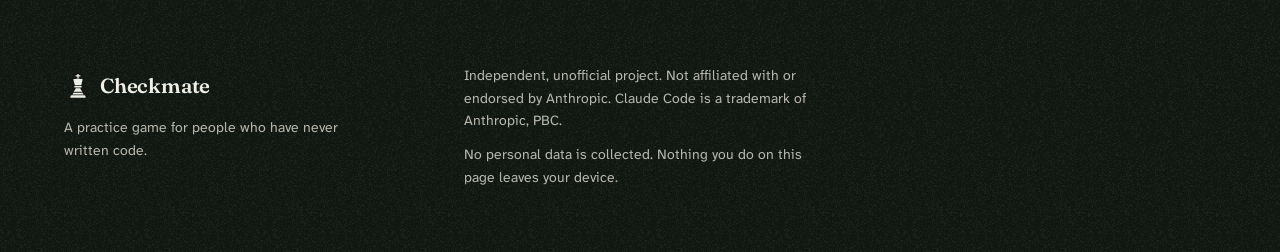
==== commit cd341a2d: "M4: levels 5 and 6, end screen and first-real-session checklist Level 5 (Rook... plan mode) and leve" ====
--- a/site/index.html
+++ b/site/index.html
@@ -4,7 +4,7 @@
   <meta charset="utf-8">
   <meta name="viewport" content="width=device-width, initial-scale=1, viewport-fit=cover">
   <title>Checkmate — a practice game for learning Claude Code</title>
-  <meta name="description" content="Checkmate is a free practice game for complete beginners. Learn to direct Claude Code in short, chess-themed levels. No sign-up. Nothing to install.">
+  <meta name="description" content="Checkmate is a free practice game for complete beginners. Learn to direct Claude Code in six short, chess-themed levels. No sign-up. Nothing to install.">
   <meta name="theme-color" content="#f5f5ec" media="(prefers-color-scheme: light)">
   <meta name="theme-color" content="#151b16" media="(prefers-color-scheme: dark)">
   <link rel="icon" href="assets/img/favicon.svg" type="image/svg+xml">
@@ -226,7 +226,7 @@
     <section class="section levels band" aria-labelledby="levels-title">
       <div class="container">
         <div class="section__head">
-          <h2 id="levels-title">Four pieces. Four skills.</h2>
+          <h2 id="levels-title">Six pieces. Six skills.</h2>
           <p class="section__lead">Each level teaches one idea and gives you one task. You move on when you can do it without hints.</p>
         </div>
         <ol class="rank">
@@ -256,6 +256,20 @@
             <div class="rank__text">
               <h3 class="rank__name">Rook <span class="rank__move">The straight line</span></h3>
               <p>Say yes, say no, and take back a move.</p>
+            </div>
+          </li>
+          <li class="rank__item">
+            <span class="rank__sq sq sq--dark"><svg class="piece" fill="currentColor" aria-hidden="true" focusable="false"><use href="#piece-queen"/></svg></span>
+            <div class="rank__text">
+              <h3 class="rank__name">Queen <span class="rank__move">Full power</span></h3>
+              <p>Ask for a plan first. Change it. Then approve it.</p>
+            </div>
+          </li>
+          <li class="rank__item">
+            <span class="rank__sq sq sq--light"><svg class="piece" fill="currentColor" aria-hidden="true" focusable="false"><use href="#piece-king"/></svg></span>
+            <div class="rank__text">
+              <h3 class="rank__name">King <span class="rank__move">Checkmate</span></h3>
+              <p>Direct a small page from blank to done, with no hints.</p>
             </div>
           </li>
         </ol>
@@ -271,6 +285,8 @@
             <li><svg aria-hidden="true" focusable="false"><use href="#icon-check"/></svg>Getting a change right by being exact</li>
             <li><svg aria-hidden="true" focusable="false"><use href="#icon-check"/></svg>Writing standing rules for a project</li>
             <li><svg aria-hidden="true" focusable="false"><use href="#icon-check"/></svg>Saying yes, saying no, and undoing a change</li>
+            <li><svg aria-hidden="true" focusable="false"><use href="#icon-check"/></svg>Asking for a plan before anything is changed</li>
+            <li><svg aria-hidden="true" focusable="false"><use href="#icon-check"/></svg>Starting your first real session, step by step</li>
           </ul>
         </div>
         <div class="fit__col col-6">
@@ -302,7 +318,7 @@
         <dl class="facts">
           <div class="facts__item">
             <dt>Checked against the official documentation</dt>
-            <dd>Every fact about Claude Code in this game comes from its official documentation. Last checked on <time datetime="2026-11-10" data-checked-on>10 November 2026</time>.</dd>
+            <dd>Every fact about Claude Code in this game comes from its official documentation. Last checked on <time datetime="2026-11-11" data-checked-on>11 November 2026</time>.</dd>
           </div>
           <div class="facts__item">
             <dt>No sign-up and no tracking</dt>
--- a/site/css/tokens.css
+++ b/site/css/tokens.css
@@ -265,6 +265,8 @@
   --map-max: 27rem;
   --piece-scale: 78%;
   --preview-min: 9rem;
+  --piece-cert: 6rem;
+  --list-n: 2rem;
 
   /* Radius: one scale. Small radii keep the set formal. */
   --r-1: 0.125rem;
--- a/site/css/game.css
+++ b/site/css/game.css
@@ -952,3 +952,84 @@
   flex-wrap: wrap;
   gap: var(--sp-2);
 }
+
+/* ---------- The plan card ---------- */
+.plan {
+  display: grid;
+  gap: var(--sp-3);
+  padding: var(--sp-4);
+  border: var(--hairline) solid var(--c-line-strong);
+  border-radius: var(--r-2);
+  background-color: var(--c-surface);
+  animation: rise var(--dur-state) var(--ease-out) both;
+}
+
+.plan__list {
+  display: grid;
+  gap: var(--sp-2);
+  padding-left: var(--list-n);
+  list-style: decimal;
+  max-width: var(--measure);
+}
+
+.plan__list li::marker {
+  font-weight: var(--fw-strong);
+  font-variant-numeric: tabular-nums;
+}
+
+/* ---------- The final level: goals and the mode ---------- */
+.capstone {
+  display: grid;
+  gap: var(--sp-4);
+}
+
+.goals {
+  display: grid;
+  gap: var(--sp-2);
+}
+
+.goals__list {
+  display: grid;
+  gap: var(--sp-2);
+}
+
+.goals__item {
+  display: grid;
+  grid-template-columns: var(--icon-md) minmax(0, 1fr);
+  gap: var(--sp-3);
+  align-items: start;
+}
+
+.goals__item .visually-hidden {
+  position: absolute;
+}
+
+.goals__box {
+  display: grid;
+  place-items: center;
+  width: var(--icon-md);
+  height: var(--icon-md);
+  margin-top: var(--sp-1);
+  border: var(--hairline) solid var(--c-line-strong);
+  border-radius: var(--r-1);
+  color: var(--c-on-accent);
+}
+
+.goals__box svg {
+  width: 100%;
+  height: 100%;
+}
+
+.goals__item[data-done] .goals__box {
+  border-color: var(--c-accent);
+  background-color: var(--c-accent);
+}
+
+.goals__item[data-done] {
+  font-weight: var(--fw-strong);
+}
+
+.modes {
+  display: grid;
+  gap: var(--sp-2);
+}
